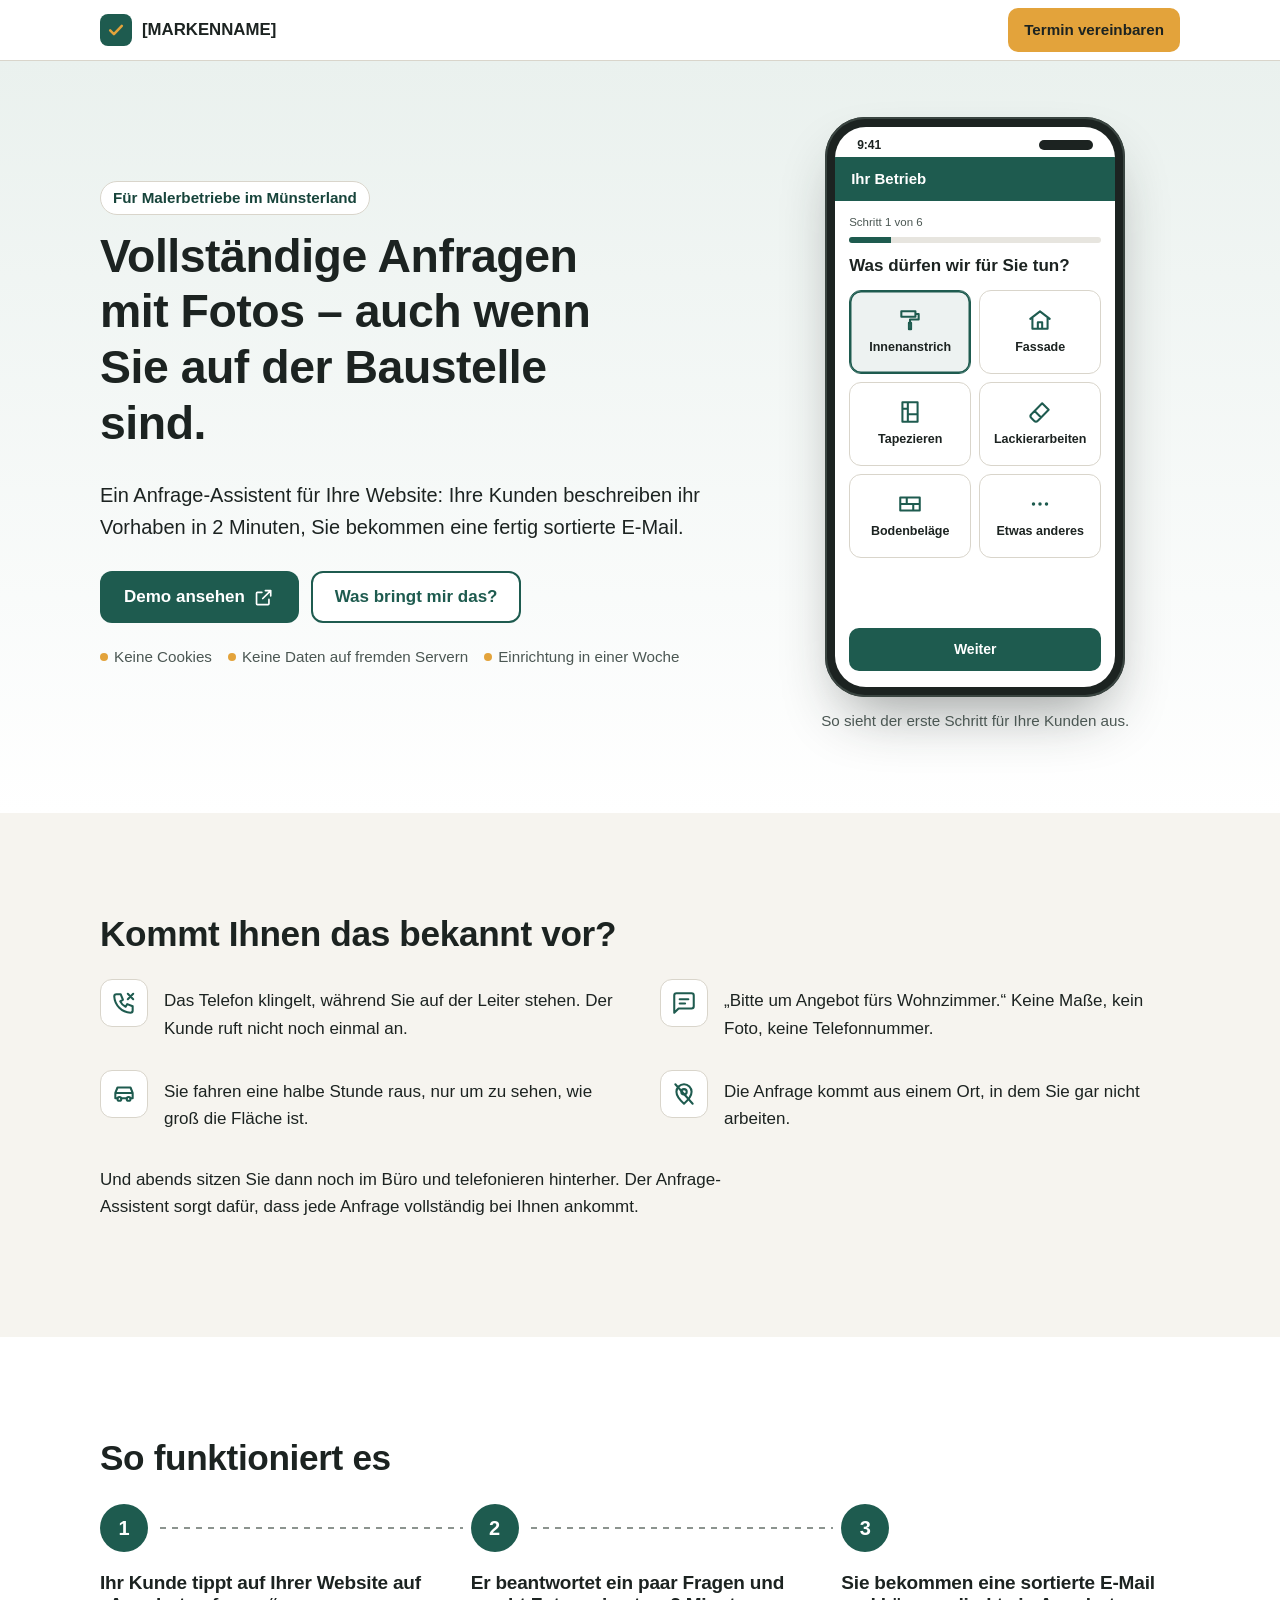
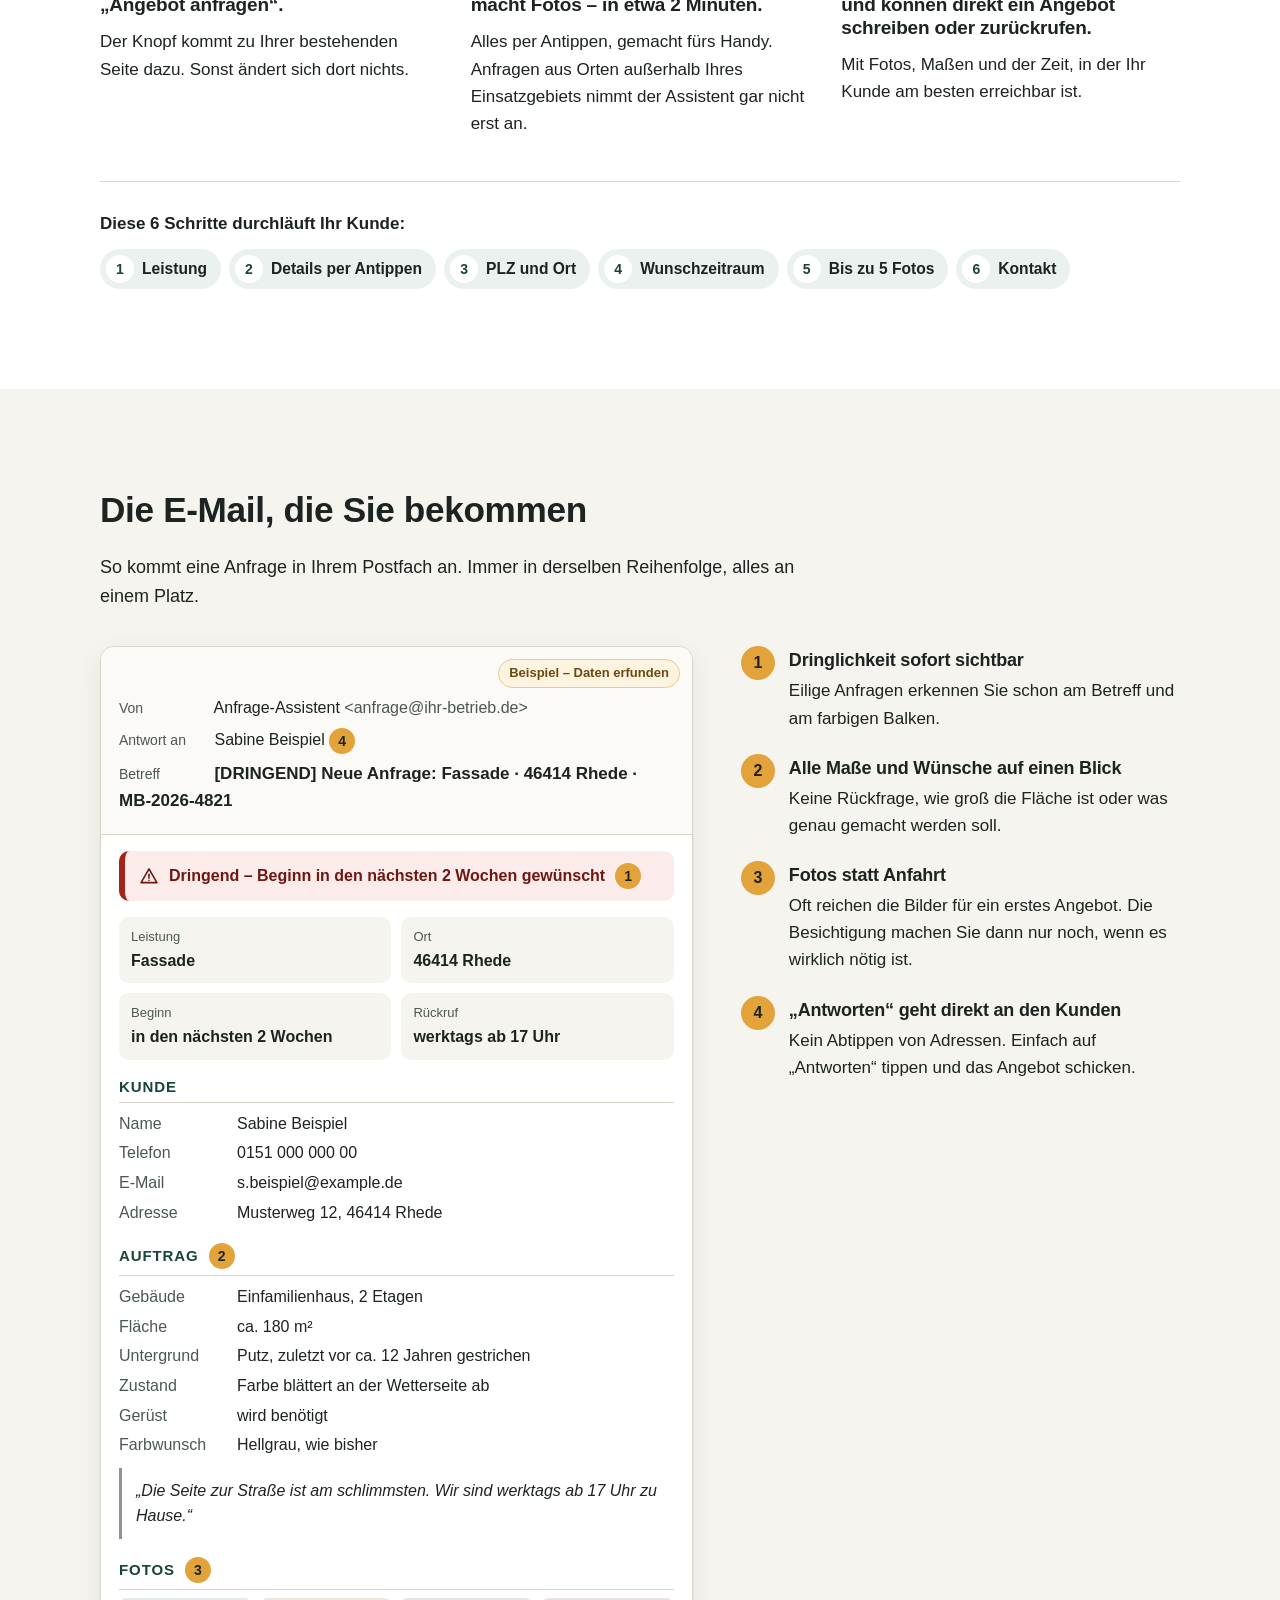
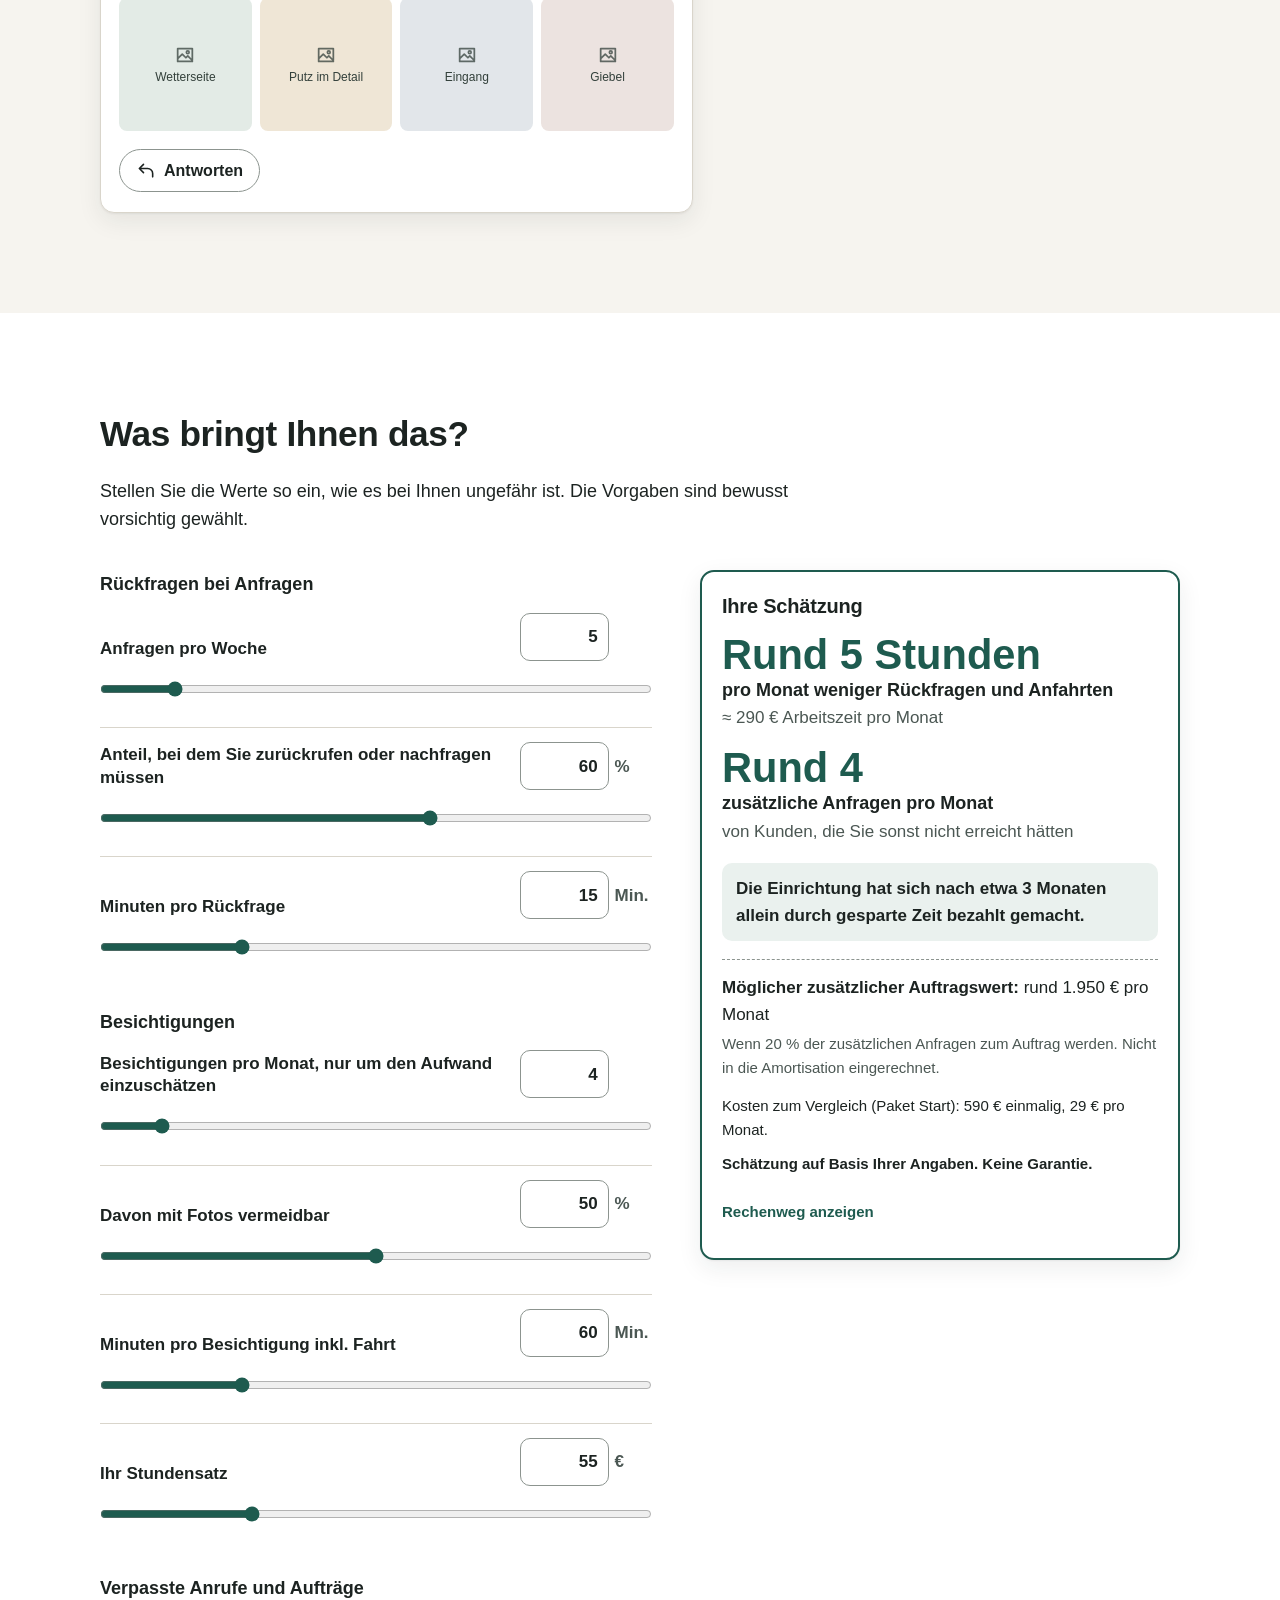
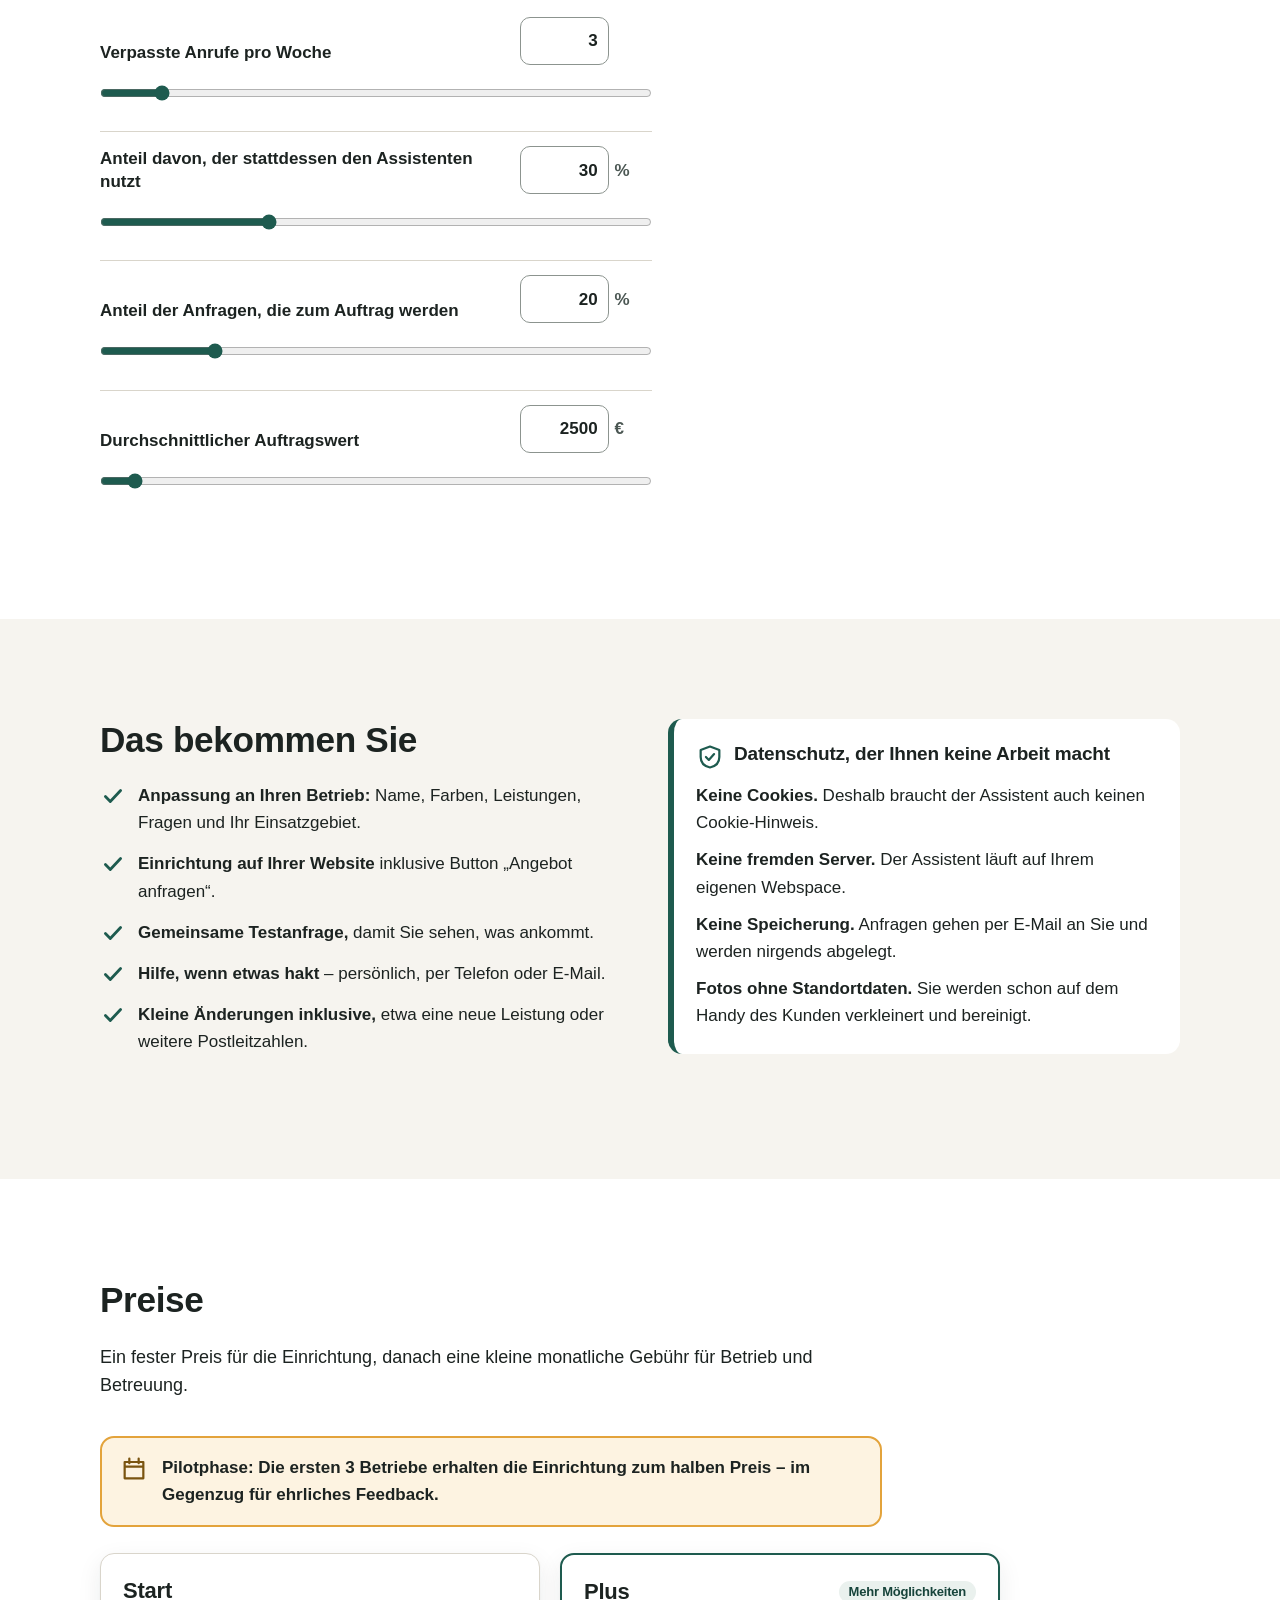
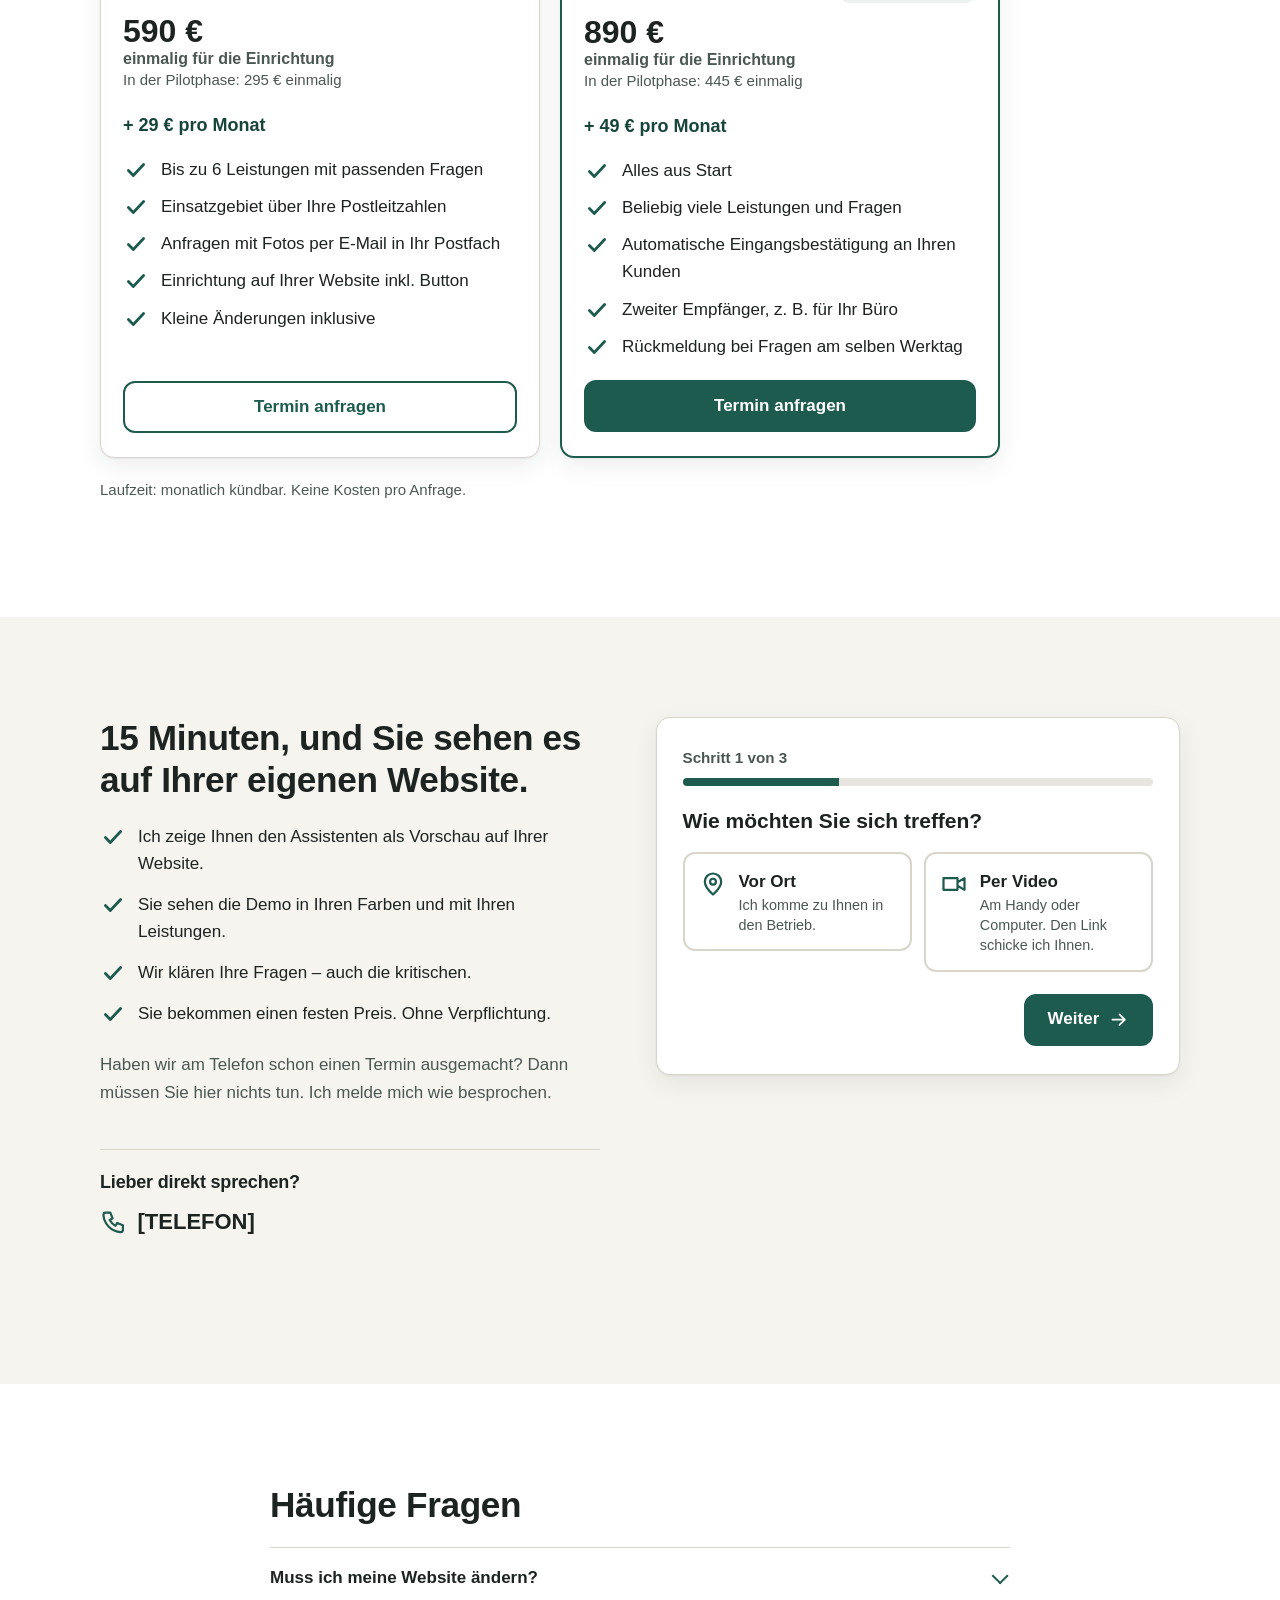
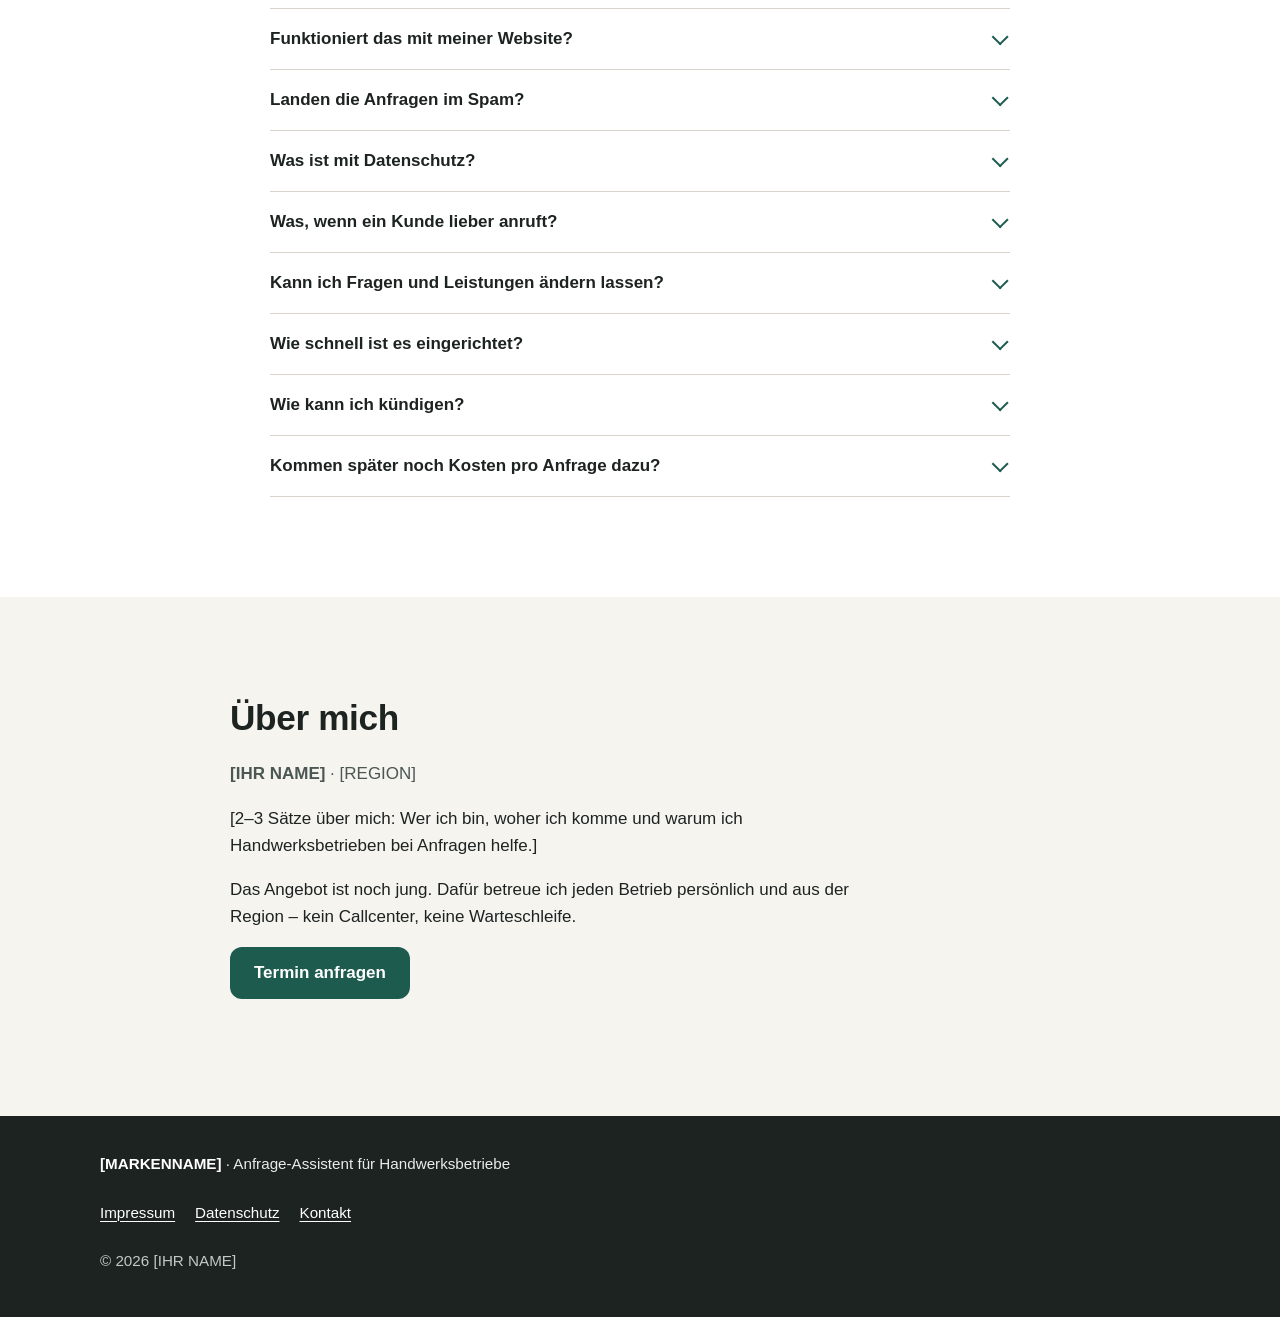
==== index.html @ 892c0e84 "Landingpage für Suchmaschinen sperren (nur per Link erreichbar) - noindex, nofollow fest in index.ht" ====
<!doctype html>
<html lang="de">
<head>
  <meta charset="utf-8">
  <meta name="viewport" content="width=device-width, initial-scale=1">
  <meta name="robots" content="noindex, nofollow">
  <title>Anfrage-Assistent für Handwerksbetriebe</title>
  <meta name="description" content="Vollständige Anfragen mit Fotos – auch wenn Sie auf der Baustelle sind. Ein Anfrage-Assistent für die Website von Handwerksbetrieben. Ohne Cookies, ohne fremde Server.">
  <meta name="theme-color" content="#1E5B4F">
  <meta name="referrer" content="strict-origin-when-cross-origin">
  <link rel="icon" href="data:image/svg+xml,%3Csvg xmlns='http://www.w3.org/2000/svg' viewBox='0 0 32 32'%3E%3Crect width='32' height='32' rx='7' fill='%231E5B4F'/%3E%3Cpath d='M9 17l4.5 4.5L23 11' fill='none' stroke='%23E3A33B' stroke-width='3.5' stroke-linecap='round' stroke-linejoin='round'/%3E%3C/svg%3E">
  <link rel="stylesheet" href="style.css">
  <script src="config.js" defer></script>
  <script src="app.js" defer></script>
</head>
<body>

<!-- Icon-Sammlung (Inline-SVG, keine fremden Server) -->
<svg class="sprite" aria-hidden="true" focusable="false">
  <symbol id="i-phone" viewBox="0 0 24 24"><path d="M5 4h4l2 5-2.5 1.5a11 11 0 0 0 5 5L15 13l5 2v4a2 2 0 0 1-2 2A16 16 0 0 1 3 6a2 2 0 0 1 2-2"/></symbol>
  <symbol id="i-phone-missed" viewBox="0 0 24 24"><path d="M5 4h4l2 5-2.5 1.5a11 11 0 0 0 5 5L15 13l5 2v4a2 2 0 0 1-2 2A16 16 0 0 1 3 6a2 2 0 0 1 2-2"/><path d="M15.5 3.5l5 5M20.5 3.5l-5 5"/></symbol>
  <symbol id="i-message" viewBox="0 0 24 24"><path d="M21 15a2 2 0 0 1-2 2H7l-4 4V5a2 2 0 0 1 2-2h14a2 2 0 0 1 2 2z"/><path d="M8 8.5h8M8 12.5h5"/></symbol>
  <symbol id="i-car" viewBox="0 0 24 24"><path d="M4 16v-5l2-5h12l2 5v5h-2M4 11h16M6 16h-2M9.5 16h5"/><circle cx="7.75" cy="16.5" r="1.75"/><circle cx="16.25" cy="16.5" r="1.75"/></symbol>
  <symbol id="i-map-off" viewBox="0 0 24 24"><path d="M12 21s-7-6.2-7-11a7 7 0 0 1 14 0c0 4.8-7 11-7 11z"/><circle cx="12" cy="10" r="2.5"/><path d="M4 3l16 18"/></symbol>
  <symbol id="i-pin" viewBox="0 0 24 24"><path d="M12 21s-7-6.2-7-11a7 7 0 0 1 14 0c0 4.8-7 11-7 11z"/><circle cx="12" cy="10" r="2.5"/></symbol>
  <symbol id="i-check" viewBox="0 0 24 24"><path d="M5 12.5l4.5 4.5L19 7"/></symbol>
  <symbol id="i-external" viewBox="0 0 24 24"><path d="M14 4h6v6M20 4l-9 9M18 14v5a1 1 0 0 1-1 1H5a1 1 0 0 1-1-1V7a1 1 0 0 1 1-1h5"/></symbol>
  <symbol id="i-arrow" viewBox="0 0 24 24"><path d="M5 12h14M13 6l6 6-6 6"/></symbol>
  <symbol id="i-roller" viewBox="0 0 24 24"><path d="M4 4h13v5H4zM17 6.5h3v5h-8v3M11 14.5h2v6h-2z"/></symbol>
  <symbol id="i-house" viewBox="0 0 24 24"><path d="M3 11l9-7 9 7M5 9.5V20h14V9.5M10 20v-6h4v6"/></symbol>
  <symbol id="i-wallpaper" viewBox="0 0 24 24"><path d="M5 3h14v18H5zM10 3v18M5 9h5M10 14h9"/></symbol>
  <symbol id="i-brush" viewBox="0 0 24 24"><path d="M14 4l6 6-7 7-6-6zM7 11l-3 3c-1 1-1 2.5 0 3.5L6.5 20c1 1 2.5 1 3.5 0l3-3"/></symbol>
  <symbol id="i-floor" viewBox="0 0 24 24"><path d="M3 6h18v12H3zM3 12h18M9 6v6M15 12v6"/></symbol>
  <symbol id="i-more" viewBox="0 0 24 24"><path d="M6 12h.01M12 12h.01M18 12h.01" stroke-width="3.2"/></symbol>
  <symbol id="i-bath" viewBox="0 0 24 24"><path d="M3 12h18v3a4 4 0 0 1-4 4H7a4 4 0 0 1-4-4zM6 12V5.5a2 2 0 0 1 4 0M7 19l-1 2M17 19l1 2"/></symbol>
  <symbol id="i-tiles" viewBox="0 0 24 24"><path d="M4 4h7v7H4zM13 4h7v7h-7zM4 13h7v7H4zM13 13h7v7h-7z"/></symbol>
  <symbol id="i-sun" viewBox="0 0 24 24"><circle cx="12" cy="12" r="4"/><path d="M12 2.5v2M12 19.5v2M2.5 12h2M19.5 12h2M5.3 5.3l1.4 1.4M17.3 17.3l1.4 1.4M5.3 18.7l1.4-1.4M17.3 6.7l1.4-1.4"/></symbol>
  <symbol id="i-wrench" viewBox="0 0 24 24"><path d="M15 3.5a5 5 0 0 0-4.6 6.9L3.5 17.3l3.2 3.2 6.9-6.9A5 5 0 0 0 20.5 9l-3 1-3.5-3.5 1-3z"/></symbol>
  <symbol id="i-camera" viewBox="0 0 24 24"><path d="M4 8h3l2-3h6l2 3h3v11H4z"/><circle cx="12" cy="13" r="3.5"/></symbol>
  <symbol id="i-image" viewBox="0 0 24 24"><path d="M4 5h16v14H4zM4 16l5-5 4 4 2-2 5 5"/><circle cx="15" cy="9" r="1.5"/></symbol>
  <symbol id="i-mail" viewBox="0 0 24 24"><path d="M3 5h18v14H3zM3 6l9 7 9-7"/></symbol>
  <symbol id="i-clock" viewBox="0 0 24 24"><circle cx="12" cy="12" r="9"/><path d="M12 7v5l3 2"/></symbol>
  <symbol id="i-shield" viewBox="0 0 24 24"><path d="M12 3l8 3v6c0 5-3.5 8-8 9-4.5-1-8-4-8-9V6z"/><path d="M8.5 12l2.5 2.5 4.5-5"/></symbol>
  <symbol id="i-copy" viewBox="0 0 24 24"><path d="M9 9h11v11H9zM5 15H4V4h11v1"/></symbol>
  <symbol id="i-chat" viewBox="0 0 24 24"><path d="M20 12a8 8 0 0 1-11.7 7.1L4 20l1-4.1A8 8 0 1 1 20 12z"/></symbol>
  <symbol id="i-reply" viewBox="0 0 24 24"><path d="M9 14L4 9l5-5M4 9h10a6 6 0 0 1 6 6v4"/></symbol>
  <symbol id="i-video" viewBox="0 0 24 24"><path d="M3 7h12v10H3zM15 10.5l6-3.5v10l-6-3.5"/></symbol>
  <symbol id="i-ruler" viewBox="0 0 24 24"><path d="M3 17L17 3l4 4L7 21zM7 13l2 2M10 10l2 2M13 7l2 2"/></symbol>
  <symbol id="i-alert" viewBox="0 0 24 24"><path d="M12 3.5l9.5 16.5h-19zM12 10v4.5M12 17.2h.01"/></symbol>
  <symbol id="i-calendar" viewBox="0 0 24 24"><path d="M4 6h16v14H4zM4 10h16M8 3v4M16 3v4"/></symbol>
  <symbol id="i-cookie-off" viewBox="0 0 24 24"><circle cx="12" cy="12" r="9"/><path d="M5.6 5.6l12.8 12.8"/></symbol>
</svg>

<a class="skip-link" href="#inhalt">Zum Inhalt springen</a>

<!-- 1. Kopfzeile -->
<header class="site-header">
  <div class="wrap header-inner">
    <a class="logo" href="#top"><span class="logo-mark" aria-hidden="true"><svg class="icon"><use href="#i-check"/></svg></span><span data-brand>[MARKENNAME]</span></a>
    <a class="btn btn-accent btn-small" href="#termin">Termin vereinbaren</a>
  </div>
</header>

<main id="inhalt">

  <!-- 2. Hero -->
  <section class="hero" id="top" aria-labelledby="hero-title">
    <div class="wrap hero-grid">
      <div class="hero-text">
        <p class="eyebrow" id="hero-for">Für Malerbetriebe im Münsterland</p>
        <p class="greeting" id="hero-greeting" hidden></p>
        <h1 id="hero-title">Vollständige Anfragen mit Fotos – auch wenn Sie auf der Baustelle sind.</h1>
        <p class="lead">Ein Anfrage-Assistent für Ihre Website: Ihre Kunden beschreiben ihr Vorhaben in 2&nbsp;Minuten, Sie bekommen eine fertig sortierte E-Mail.</p>
        <div class="btn-row">
          <a class="btn btn-primary" id="demo-link" href="https://berningmalte10-cloud.github.io/Anfrage-demo/" target="_blank" rel="noopener">
            Demo ansehen <svg class="icon" aria-hidden="true"><use href="#i-external"/></svg><span class="visually-hidden">(öffnet in neuem Tab)</span>
          </a>
          <a class="btn btn-secondary" href="#rechner">Was bringt mir das?</a>
        </div>
        <ul class="trust" aria-label="Das Wichtigste in Kürze">
          <li>Keine Cookies</li>
          <li>Keine Daten auf fremden Servern</li>
          <li>Einrichtung in einer Woche</li>
        </ul>
      </div>

      <figure class="hero-visual">
        <div class="phone" id="demo-phone" role="img" aria-label="Vorschau: Im ersten Schritt wählt Ihr Kunde auf dem Handy die gewünschte Leistung aus.">
          <div class="phone-screen" aria-hidden="true">
            <div class="ph-status"><span>9:41</span><span class="ph-dots"></span></div>
            <div class="ph-top"><span class="ph-firm" id="phone-firm">Ihr Malerbetrieb</span></div>
            <div class="ph-body">
              <div class="ph-progress"><span>Schritt 1 von 6</span><span class="ph-bar"><span></span></span></div>
              <p class="ph-q">Was dürfen wir für Sie tun?</p>
              <div class="ph-tiles" id="phone-tiles">
                <span class="ph-tile is-selected"><svg class="icon"><use href="#i-roller"/></svg>Innenanstrich</span>
                <span class="ph-tile"><svg class="icon"><use href="#i-house"/></svg>Fassade</span>
                <span class="ph-tile"><svg class="icon"><use href="#i-wallpaper"/></svg>Tapezieren</span>
                <span class="ph-tile"><svg class="icon"><use href="#i-brush"/></svg>Lackierarbeiten</span>
                <span class="ph-tile"><svg class="icon"><use href="#i-floor"/></svg>Bodenbeläge</span>
                <span class="ph-tile"><svg class="icon"><use href="#i-more"/></svg>Etwas anderes</span>
              </div>
              <span class="ph-next">Weiter</span>
            </div>
          </div>
        </div>
        <figcaption id="phone-caption">So sieht der erste Schritt für Ihre Kunden aus.</figcaption>
      </figure>
    </div>
  </section>

  <!-- 3. Das Problem -->
  <section class="section section-soft" id="problem" aria-labelledby="problem-title">
    <div class="wrap">
      <h2 id="problem-title">Kommt Ihnen das bekannt vor?</h2>
      <ul class="problems">
        <li>
          <span class="problem-icon" aria-hidden="true"><svg class="icon"><use href="#i-phone-missed"/></svg></span>
          <p>Das Telefon klingelt, während Sie auf der Leiter stehen. Der Kunde ruft nicht noch einmal an.</p>
        </li>
        <li>
          <span class="problem-icon" aria-hidden="true"><svg class="icon"><use href="#i-message"/></svg></span>
          <p id="problem-vague">„Bitte um Angebot fürs Wohnzimmer.“ Keine Maße, kein Foto, keine Telefonnummer.</p>
        </li>
        <li>
          <span class="problem-icon" aria-hidden="true"><svg class="icon"><use href="#i-car"/></svg></span>
          <p>Sie fahren eine halbe Stunde raus, nur um zu sehen, wie groß die Fläche ist.</p>
        </li>
        <li>
          <span class="problem-icon" aria-hidden="true"><svg class="icon"><use href="#i-map-off"/></svg></span>
          <p>Die Anfrage kommt aus einem Ort, in dem Sie gar nicht arbeiten.</p>
        </li>
      </ul>
      <p class="section-note">Und abends sitzen Sie dann noch im Büro und telefonieren hinterher. Der Anfrage-Assistent sorgt dafür, dass jede Anfrage vollständig bei Ihnen ankommt.</p>
    </div>
  </section>

  <!-- 4. So funktioniert es -->
  <section class="section" id="ablauf" aria-labelledby="ablauf-title">
    <div class="wrap">
      <h2 id="ablauf-title">So funktioniert es</h2>
      <ol class="steps">
        <li>
          <span class="step-num" aria-hidden="true">1</span>
          <h3>Ihr Kunde tippt auf Ihrer Website auf „Angebot anfragen“.</h3>
          <p>Der Knopf kommt zu Ihrer bestehenden Seite dazu. Sonst ändert sich dort nichts.</p>
        </li>
        <li>
          <span class="step-num" aria-hidden="true">2</span>
          <h3>Er beantwortet ein paar Fragen und macht Fotos – in etwa 2&nbsp;Minuten.</h3>
          <p>Alles per Antippen, gemacht fürs Handy. Anfragen aus Orten außerhalb Ihres Einsatzgebiets nimmt der Assistent gar nicht erst an.</p>
        </li>
        <li>
          <span class="step-num" aria-hidden="true">3</span>
          <h3>Sie bekommen eine sortierte E-Mail und können direkt ein Angebot schreiben oder zurückrufen.</h3>
          <p>Mit Fotos, Maßen und der Zeit, in der Ihr Kunde am besten erreichbar ist.</p>
        </li>
      </ol>
      <div class="flow">
        <p class="flow-title" id="flow-title">Diese 6 Schritte durchläuft Ihr Kunde:</p>
        <ol class="flow-list" aria-labelledby="flow-title">
          <li>Leistung</li>
          <li>Details per Antippen</li>
          <li>PLZ und Ort</li>
          <li>Wunschzeitraum</li>
          <li>Bis zu 5 Fotos</li>
          <li>Kontakt</li>
        </ol>
      </div>
    </div>
  </section>

  <!-- 5. Die E-Mail -->
  <section class="section section-soft" id="email" aria-labelledby="email-title">
    <div class="wrap">
      <h2 id="email-title">Die E-Mail, die Sie bekommen</h2>
      <p class="section-lead">So kommt eine Anfrage in Ihrem Postfach an. Immer in derselben Reihenfolge, alles an einem Platz.</p>

      <div class="mail-grid">
        <article class="mail" aria-label="Beispiel einer Anfrage-E-Mail">
          <p class="example-badge">Beispiel – Daten erfunden</p>
          <div class="mail-head">
            <p><span class="mh-label">Von</span> Anfrage-Assistent <span class="muted">&lt;anfrage@ihr-betrieb.de&gt;</span></p>
            <p><span class="mh-label">Antwort an</span> <span id="mail-replyto">Sabine Beispiel</span> <span class="marker" aria-label="Markierung 4">4</span></p>
            <p class="mail-subject"><span class="mh-label">Betreff</span> <strong id="mail-subject">[DRINGEND] Neue Anfrage: Fassade · 46414 Rhede · MB-2026-4821</strong></p>
          </div>
          <div class="mail-body">
            <p class="urgency" id="mail-urgency"><svg class="icon" aria-hidden="true"><use href="#i-alert"/></svg> <span id="mail-urgency-text">Dringend – Beginn in den nächsten 2 Wochen gewünscht</span> <span class="marker" aria-label="Markierung 1">1</span></p>

            <dl class="facts">
              <div><dt>Leistung</dt><dd id="mail-leistung">Fassade</dd></div>
              <div><dt>Ort</dt><dd id="mail-ort">46414 Rhede</dd></div>
              <div><dt>Beginn</dt><dd id="mail-beginn">in den nächsten 2 Wochen</dd></div>
              <div><dt>Rückruf</dt><dd id="mail-rueckruf">werktags ab 17 Uhr</dd></div>
            </dl>

            <h3 class="mail-h">Kunde</h3>
            <dl class="rows" id="mail-kunde"></dl>

            <h3 class="mail-h">Auftrag <span class="marker" aria-label="Markierung 2">2</span></h3>
            <dl class="rows" id="mail-auftrag"></dl>
            <p class="mail-msg" id="mail-nachricht"></p>

            <h3 class="mail-h">Fotos <span class="marker" aria-label="Markierung 3">3</span></h3>
            <ul class="photos" id="mail-fotos"></ul>

            <p class="mail-reply"><svg class="icon" aria-hidden="true"><use href="#i-reply"/></svg> Antworten</p>
          </div>
        </article>

        <ol class="mail-notes">
          <li><span class="marker" aria-hidden="true">1</span><div><h3>Dringlichkeit sofort sichtbar</h3><p>Eilige Anfragen erkennen Sie schon am Betreff und am farbigen Balken.</p></div></li>
          <li><span class="marker" aria-hidden="true">2</span><div><h3>Alle Maße und Wünsche auf einen Blick</h3><p>Keine Rückfrage, wie groß die Fläche ist oder was genau gemacht werden soll.</p></div></li>
          <li><span class="marker" aria-hidden="true">3</span><div><h3>Fotos statt Anfahrt</h3><p>Oft reichen die Bilder für ein erstes Angebot. Die Besichtigung machen Sie dann nur noch, wenn es wirklich nötig ist.</p></div></li>
          <li><span class="marker" aria-hidden="true">4</span><div><h3>„Antworten“ geht direkt an den Kunden</h3><p>Kein Abtippen von Adressen. Einfach auf „Antworten“ tippen und das Angebot schicken.</p></div></li>
        </ol>
      </div>
    </div>
  </section>

  <!-- 6. Rechner -->
  <section class="section" id="rechner" aria-labelledby="rechner-title">
    <div class="wrap">
      <h2 id="rechner-title">Was bringt Ihnen das?</h2>
      <p class="section-lead">Stellen Sie die Werte so ein, wie es bei Ihnen ungefähr ist. Die Vorgaben sind bewusst vorsichtig gewählt.</p>

      <form class="calc" id="calc" novalidate>
        <div class="calc-inputs" id="calc-inputs">
          <!-- Eingabefelder werden aus app.js erzeugt (Standardwerte in config.js) -->
          <noscript><p>Der Rechner braucht JavaScript. Die übrige Seite funktioniert auch ohne.</p></noscript>
          <div class="calc-mini" id="calc-mini" aria-hidden="true"></div>
        </div>

        <div class="calc-result" id="calc-result">
          <h3 id="calc-result-title">Ihre Schätzung</h3>
          <div aria-live="polite" aria-atomic="true" id="calc-live">
            <p class="res-big"><span class="res-num" id="res-hours">–</span> <span id="res-hours-text">pro Monat weniger Rückfragen und Anfahrten</span></p>
            <p class="res-sub" id="res-hours-value"></p>
            <p class="res-big"><span class="res-num" id="res-requests">–</span> <span id="res-requests-text">zusätzliche Anfragen pro Monat</span></p>
            <p class="res-sub">von Kunden, die Sie sonst nicht erreicht hätten</p>
            <p class="res-payback" id="res-payback"></p>
            <div class="res-extra">
              <p><strong>Möglicher zusätzlicher Auftragswert:</strong> <span id="res-orders"></span></p>
              <p class="res-small" id="res-orders-note"></p>
            </div>
          </div>
          <p class="res-costs" id="res-costs"></p>
          <p class="res-disclaimer">Schätzung auf Basis Ihrer Angaben. Keine Garantie.</p>
          <details class="res-details">
            <summary>Rechenweg anzeigen</summary>
            <ol id="res-steps"></ol>
          </details>
        </div>
      </form>
    </div>
  </section>

  <!-- 7. Das bekommen Sie -->
  <section class="section section-soft" id="leistungen" aria-labelledby="leistungen-title">
    <div class="wrap two-col">
      <div>
        <h2 id="leistungen-title">Das bekommen Sie</h2>
        <ul class="checklist">
          <li><svg class="icon" aria-hidden="true"><use href="#i-check"/></svg><span><strong>Anpassung an Ihren Betrieb:</strong> Name, Farben, Leistungen, Fragen und Ihr Einsatzgebiet.</span></li>
          <li><svg class="icon" aria-hidden="true"><use href="#i-check"/></svg><span><strong>Einrichtung auf Ihrer Website</strong> inklusive Button „Angebot anfragen“.</span></li>
          <li><svg class="icon" aria-hidden="true"><use href="#i-check"/></svg><span><strong>Gemeinsame Testanfrage,</strong> damit Sie sehen, was ankommt.</span></li>
          <li><svg class="icon" aria-hidden="true"><use href="#i-check"/></svg><span><strong>Hilfe, wenn etwas hakt</strong> – persönlich, per Telefon oder E-Mail.</span></li>
          <li><svg class="icon" aria-hidden="true"><use href="#i-check"/></svg><span><strong>Kleine Änderungen inklusive,</strong> etwa eine neue Leistung oder weitere Postleitzahlen.</span></li>
        </ul>
      </div>
      <div class="privacy-box">
        <h3><svg class="icon" aria-hidden="true"><use href="#i-shield"/></svg> Datenschutz, der Ihnen keine Arbeit macht</h3>
        <ul>
          <li><strong>Keine Cookies.</strong> Deshalb braucht der Assistent auch keinen Cookie-Hinweis.</li>
          <li><strong>Keine fremden Server.</strong> Der Assistent läuft auf Ihrem eigenen Webspace.</li>
          <li><strong>Keine Speicherung.</strong> Anfragen gehen per E-Mail an Sie und werden nirgends abgelegt.</li>
          <li><strong>Fotos ohne Standortdaten.</strong> Sie werden schon auf dem Handy des Kunden verkleinert und bereinigt.</li>
        </ul>
      </div>
    </div>
  </section>

  <!-- Referenzen (nur sichtbar, wenn in config.js eingetragen) -->
  <section class="section" id="referenzen" aria-labelledby="referenzen-title" hidden>
    <div class="wrap">
      <h2 id="referenzen-title">Was Betriebe sagen</h2>
      <div class="refs" id="refs"></div>
    </div>
  </section>

  <!-- 8. Preise -->
  <section class="section" id="preise" aria-labelledby="preise-title">
    <div class="wrap">
      <h2 id="preise-title">Preise</h2>
      <p class="section-lead">Ein fester Preis für die Einrichtung, danach eine kleine monatliche Gebühr für Betrieb und Betreuung.</p>
      <div class="pilot" id="pilot" hidden>
        <svg class="icon" aria-hidden="true"><use href="#i-calendar"/></svg>
        <p id="pilot-text"></p>
      </div>
      <div class="prices" id="prices"></div>
      <p class="price-notes" id="price-notes"></p>
    </div>
  </section>

  <!-- 9. Termin -->
  <section class="section section-soft" id="termin" aria-labelledby="termin-title">
    <div class="wrap termin-grid">
      <div class="termin-intro">
        <h2 id="termin-title">15 Minuten, und Sie sehen es auf Ihrer eigenen Website.</h2>
        <ul class="checklist">
          <li><svg class="icon" aria-hidden="true"><use href="#i-check"/></svg><span>Ich zeige Ihnen den Assistenten als Vorschau auf Ihrer Website.</span></li>
          <li><svg class="icon" aria-hidden="true"><use href="#i-check"/></svg><span>Sie sehen die Demo in Ihren Farben und mit Ihren Leistungen.</span></li>
          <li><svg class="icon" aria-hidden="true"><use href="#i-check"/></svg><span>Wir klären Ihre Fragen – auch die kritischen.</span></li>
          <li><svg class="icon" aria-hidden="true"><use href="#i-check"/></svg><span>Sie bekommen einen festen Preis. Ohne Verpflichtung.</span></li>
        </ul>
        <p class="muted">Haben wir am Telefon schon einen Termin ausgemacht? Dann müssen Sie hier nichts tun. Ich melde mich wie besprochen.</p>

      </div>

      <div class="booking-card">
        <form id="booking" class="booking" novalidate>
          <div class="wiz-progress">
            <p id="bk-step-label">Schritt 1 von 3</p>
            <span class="wiz-bar" aria-hidden="true"><span id="bk-bar"></span></span>
          </div>

          <fieldset class="bk-step" data-step="1" aria-describedby="err-art">
            <legend>Wie möchten Sie sich treffen?</legend>
            <p class="field-error" id="err-art" hidden></p>
            <div class="choices">
              <label class="choice">
                <input type="radio" name="art" value="Vor Ort in Ihrem Betrieb">
                <span class="choice-box"><svg class="icon" aria-hidden="true"><use href="#i-pin"/></svg><span><strong>Vor Ort</strong><small>Ich komme zu Ihnen in den Betrieb.</small></span></span>
              </label>
              <label class="choice">
                <input type="radio" name="art" value="Per Video">
                <span class="choice-box"><svg class="icon" aria-hidden="true"><use href="#i-video"/></svg><span><strong>Per Video</strong><small>Am Handy oder Computer. Den Link schicke ich Ihnen.</small></span></span>
              </label>
            </div>
            <div class="wiz-nav"><button type="button" class="btn btn-primary" data-next>Weiter <svg class="icon" aria-hidden="true"><use href="#i-arrow"/></svg></button></div>
          </fieldset>

          <fieldset class="bk-step" data-step="2">
            <legend>Wann passt es Ihnen?</legend>
            <fieldset class="subgroup" aria-describedby="err-tage">
              <legend>Wunschtage <span class="muted">(mehrere möglich)</span></legend>
              <p class="field-error" id="err-tage" hidden></p>
              <div class="chips" id="bk-days">
                <label class="chip"><input type="checkbox" name="tage" value="Mir ist jeder Tag recht"><span>Jeder Tag passt</span></label>
              </div>
            </fieldset>
            <fieldset class="subgroup" aria-describedby="err-zeit">
              <legend>Tageszeit</legend>
              <p class="field-error" id="err-zeit" hidden></p>
              <div class="chips">
                <label class="chip"><input type="radio" name="zeit" value="Vormittags (8–12 Uhr)"><span>Vormittags <small>8–12 Uhr</small></span></label>
                <label class="chip"><input type="radio" name="zeit" value="Mittags (12–14 Uhr)"><span>Mittags <small>12–14 Uhr</small></span></label>
                <label class="chip"><input type="radio" name="zeit" value="Nachmittags (14–17 Uhr)"><span>Nachmittags <small>14–17 Uhr</small></span></label>
                <label class="chip"><input type="radio" name="zeit" value="Abends (17–19 Uhr)"><span>Abends <small>17–19 Uhr</small></span></label>
              </div>
            </fieldset>
            <div class="wiz-nav">
              <button type="button" class="btn btn-ghost" data-prev>Zurück</button>
              <button type="button" class="btn btn-primary" data-next>Weiter <svg class="icon" aria-hidden="true"><use href="#i-arrow"/></svg></button>
            </div>
          </fieldset>

          <fieldset class="bk-step" data-step="3">
            <legend>Wie erreiche ich Sie?</legend>
            <div class="field">
              <label for="bk-name">Ihr Name</label>
              <input id="bk-name" name="name" type="text" autocomplete="name" maxlength="80" required aria-describedby="err-name">
              <p class="field-error" id="err-name" hidden></p>
            </div>
            <div class="field">
              <label for="bk-betrieb">Name Ihres Betriebs</label>
              <input id="bk-betrieb" name="betrieb" type="text" autocomplete="organization" maxlength="100" required aria-describedby="err-betrieb">
              <p class="field-error" id="err-betrieb" hidden></p>
            </div>
            <div class="field">
              <label for="bk-telefon">Telefon</label>
              <input id="bk-telefon" name="telefon" type="tel" autocomplete="tel" inputmode="tel" maxlength="30" required aria-describedby="err-telefon">
              <p class="field-error" id="err-telefon" hidden></p>
            </div>
            <div class="field">
              <label for="bk-notiz">Anmerkung <span class="muted">(freiwillig)</span></label>
              <textarea id="bk-notiz" name="notiz" rows="3" maxlength="600"></textarea>
            </div>
            <!-- Honeypot: für Menschen unsichtbar, Spam-Programme füllen es aus -->
            <div class="hp" aria-hidden="true">
              <label for="bk-website">Bitte leer lassen</label>
              <input id="bk-website" name="website" type="text" tabindex="-1" autocomplete="off">
            </div>
            <div class="field field-check">
              <label class="check">
                <input id="bk-datenschutz" name="datenschutz" type="checkbox" required aria-describedby="err-datenschutz">
                <span>Ich bin einverstanden, dass meine Angaben zur Terminabsprache verwendet werden. Mehr dazu in der <a href="datenschutz.html">Datenschutzerklärung</a>.</span>
              </label>
              <p class="field-error" id="err-datenschutz" hidden></p>
            </div>
            <p class="form-error" id="bk-send-error" role="alert" hidden></p>
            <div class="wiz-nav">
              <button type="button" class="btn btn-ghost" data-prev>Zurück</button>
              <button type="submit" class="btn btn-primary" id="bk-submit">Termin anfragen</button>
            </div>
          </fieldset>
        </form>

        <div class="bk-done" id="bk-done" tabindex="-1" hidden>
          <p class="done-icon" aria-hidden="true"><svg class="icon"><use href="#i-check"/></svg></p>
          <h3 id="bk-done-title">Danke!</h3>
          <p id="bk-done-text"></p>
          <dl class="rows" id="bk-summary"></dl>
          <div class="notice" id="bk-not-sent" hidden>
            <p><strong>Wichtiger Hinweis:</strong> In dieser Version der Seite wurde Ihre Terminanfrage nicht versendet. Bitte rufen Sie mich kurz an unter <strong class="phone-number" data-phone>[TELEFON]</strong> oder schicken Sie Ihre Angaben per E-Mail.</p>
            <div class="btn-row btn-row-tight">
              <a class="btn btn-primary btn-small" id="bk-mail-fallback" href="#termin"><svg class="icon" aria-hidden="true"><use href="#i-mail"/></svg> Angaben per E-Mail senden</a>
              <a class="btn btn-secondary btn-small" data-tel href="#termin"><svg class="icon" aria-hidden="true"><use href="#i-phone"/></svg> Anrufen</a>
            </div>
          </div>
        </div>
      </div>

      <div class="direct">
        <h3 id="direct-title">Lieber direkt sprechen?</h3>
        <p class="direct-phone"><svg class="icon" aria-hidden="true"><use href="#i-phone"/></svg> <span class="phone-number" data-phone>[TELEFON]</span></p>
        <div class="btn-row btn-row-tight">
          <a class="btn btn-secondary btn-small" data-tel href="#termin">Anrufen</a>
          <button type="button" class="btn btn-secondary btn-small" data-copy-phone><svg class="icon" aria-hidden="true"><use href="#i-copy"/></svg> Nummer kopieren</button>
          <a class="btn btn-secondary btn-small" data-whatsapp href="#termin" target="_blank" rel="noopener" hidden><svg class="icon" aria-hidden="true"><use href="#i-chat"/></svg> Per WhatsApp schreiben<span class="visually-hidden"> (öffnet WhatsApp)</span></a>
          <a class="btn btn-secondary btn-small" data-mailto href="#termin"><svg class="icon" aria-hidden="true"><use href="#i-mail"/></svg> E-Mail schreiben</a>
        </div>
        <p class="copy-status" id="copy-status" role="status"></p>
      </div>
    </div>
  </section>

  <!-- 10. FAQ -->
  <section class="section" id="fragen" aria-labelledby="fragen-title">
    <div class="wrap narrow">
      <h2 id="fragen-title">Häufige Fragen</h2>
      <div class="faq" id="faq"></div>
    </div>
  </section>

  <!-- 11. Über mich -->
  <section class="section section-soft" id="ueber-mich" aria-labelledby="ueber-title">
    <div class="wrap about">
      <div class="about-photo-slot" id="about-photo-slot" hidden></div>
      <div>
        <h2 id="ueber-title">Über mich</h2>
        <p class="about-name"><strong id="about-name">[IHR NAME]</strong> · <span id="about-region">[REGION]</span></p>
        <p id="about-text">[2–3 Sätze über mich]</p>
        <p>Das Angebot ist noch jung. Dafür betreue ich jeden Betrieb persönlich und aus der Region – kein Callcenter, keine Warteschleife.</p>
        <p><a class="btn btn-primary" href="#termin">Termin anfragen</a></p>
      </div>
    </div>
  </section>

</main>

<!-- 12. Fußzeile -->
<footer class="site-footer">
  <div class="wrap footer-inner">
    <p><strong data-brand>[MARKENNAME]</strong> · <span data-tagline>Anfrage-Assistent für Handwerksbetriebe</span></p>
    <nav aria-label="Rechtliches und Kontakt">
      <ul>
        <li><a href="impressum.html">Impressum</a></li>
        <li><a href="datenschutz.html">Datenschutz</a></li>
        <li><a data-mailto href="#termin">Kontakt</a></li>
      </ul>
    </nav>
    <p class="muted">© <span id="year">2026</span> <span data-owner>[IHR NAME]</span></p>
  </div>
</footer>

</body>
</html>
---- style.css ----
/* ==========================================================
   Landingpage Anfrage-Assistent – Gestaltung
   Farben werden aus config.js überschrieben (--primary, --accent).
   ========================================================== */

:root {
  --primary: #1E5B4F;
  --primary-dark: #154238;
  --on-primary: #ffffff;
  --accent: #E3A33B;
  --on-accent: #1c2321;
  --demo-accent: #1E5B4F;
  --on-demo: #ffffff;

  --ink: #1c2321;
  --muted: #4b5753;
  --bg: #ffffff;
  --bg-soft: #f6f4ef;
  --bg-tint: #eaf1ee;
  --line: #d9d5cb;
  --line-strong: #8c948f;
  --danger: #a4231b;
  --danger-bg: #fbeceb;
  --warn-bg: #fdf3e1;
  --focus: #0b57d0;

  --radius: 14px;
  --radius-small: 10px;
  --shadow: 0 1px 2px rgba(28, 35, 33, .06), 0 8px 24px rgba(28, 35, 33, .08);
  --header-h: 60px;
  --font: -apple-system, BlinkMacSystemFont, "Segoe UI", Roboto, "Helvetica Neue", Arial, sans-serif;
  color-scheme: light;
}

*, *::before, *::after { box-sizing: border-box; }

html {
  -webkit-text-size-adjust: 100%;
  text-size-adjust: 100%;
  scroll-behavior: smooth;
  scroll-padding-top: calc(var(--header-h) + 12px);
}

body {
  margin: 0;
  background: var(--bg);
  color: var(--ink);
  font-family: var(--font);
  font-size: 1.0625rem;   /* 17px */
  line-height: 1.6;
  overflow-x: hidden;
}

img, svg { max-width: 100%; }
p { margin: 0 0 1em; }
h1, h2, h3 { line-height: 1.2; margin: 0 0 .6em; color: var(--ink); letter-spacing: -.01em; }
h1 { font-size: clamp(1.75rem, 1.2rem + 3.2vw, 2.9rem); font-weight: 800; }
h2 { font-size: clamp(1.5rem, 1.15rem + 1.8vw, 2.2rem); font-weight: 800; }
h3 { font-size: 1.125rem; font-weight: 700; }
a { color: var(--primary); text-decoration-thickness: 1px; text-underline-offset: 3px; }
a:hover { color: var(--primary-dark); }
strong { font-weight: 700; }
small { font-size: .875em; }
ul, ol { padding: 0; margin: 0; }

:focus-visible { outline: 3px solid var(--focus); outline-offset: 3px; border-radius: 4px; }

.sprite { position: absolute; width: 0; height: 0; overflow: hidden; }
.icon {
  width: 1.25em; height: 1.25em; flex: none;
  fill: none; stroke: currentColor; stroke-width: 1.9;
  stroke-linecap: round; stroke-linejoin: round;
  vertical-align: -.2em;
}

.visually-hidden {
  position: absolute !important; width: 1px; height: 1px; padding: 0; margin: -1px;
  overflow: hidden; clip: rect(0 0 0 0); white-space: nowrap; border: 0;
}
.muted { color: var(--muted); }
[hidden] { display: none !important; }

.skip-link {
  position: absolute; left: 12px; top: -100px; z-index: 100;
  background: var(--ink); color: #fff; padding: 12px 16px; border-radius: 8px;
}
.skip-link:focus { top: 12px; color: #fff; }

.wrap { width: 100%; max-width: 1120px; margin: 0 auto; padding: 0 20px; }
.wrap.narrow { max-width: 780px; }
@media (max-width: 359px) { .wrap { padding: 0 16px; } }

/* ---------- Knöpfe ---------- */
.btn {
  display: inline-flex; align-items: center; justify-content: center; gap: .5em;
  min-height: 52px; padding: 12px 22px;
  border: 2px solid transparent; border-radius: 12px;
  font: inherit; font-weight: 700; font-size: 1.0625rem; line-height: 1.2;
  text-align: center; text-decoration: none; cursor: pointer;
  transition: background-color .15s, border-color .15s, color .15s, transform .15s;
}
.btn:active { transform: translateY(1px); }
.btn-primary { background: var(--primary); color: var(--on-primary); }
.btn-primary:hover { background: var(--primary-dark); color: var(--on-primary); }
.btn-secondary { background: var(--bg); color: var(--primary); border-color: var(--primary); }
.btn-secondary:hover { background: var(--bg-tint); color: var(--primary-dark); }
.btn-accent { background: var(--accent); color: var(--on-accent); }
.btn-accent:hover { background: #d4922a; color: var(--on-accent); }
.btn-ghost { background: transparent; color: var(--ink); border-color: var(--line); }
.btn-ghost:hover { border-color: var(--line-strong); }
.btn-small { min-height: 48px; padding: 8px 16px; font-size: 1rem; border-radius: 10px; }
.btn[disabled] { opacity: .6; cursor: progress; }
.btn-row { display: flex; flex-wrap: wrap; gap: 12px; }
.btn-row-tight { gap: 8px; }

/* ---------- 1. Kopfzeile ---------- */
.site-header {
  position: sticky; top: 0; z-index: 50;
  background: rgba(255, 255, 255, .96);
  border-bottom: 1px solid var(--line);
}
@supports (backdrop-filter: blur(8px)) {
  .site-header { background: rgba(255, 255, 255, .88); backdrop-filter: blur(8px); }
}
.header-inner { display: flex; align-items: center; justify-content: space-between; gap: 12px; min-height: var(--header-h); }
.logo {
  display: inline-flex; align-items: center; gap: 10px; min-height: 48px;
  color: var(--ink); font-weight: 800; font-size: 1.05rem; text-decoration: none;
  overflow: hidden; white-space: nowrap; text-overflow: ellipsis; min-width: 0;
}
.logo span:last-child { overflow: hidden; text-overflow: ellipsis; }
.logo-mark {
  display: inline-grid; place-items: center; width: 32px; height: 32px; flex: none;
  background: var(--primary); color: var(--accent); border-radius: 8px;
}
.logo-mark .icon { stroke-width: 3; width: 20px; height: 20px; }
.site-header .btn-small { min-height: 44px; padding: 8px 14px; font-size: .95rem; white-space: nowrap; }
@media (max-width: 359px) {
  .site-header .btn-small { padding: 8px 10px; font-size: .875rem; }
  .logo-mark { display: none; }
}

/* ---------- 2. Hero ---------- */
.hero { padding: 28px 0 56px; background: linear-gradient(180deg, var(--bg-tint) 0%, var(--bg) 100%); }
.hero-grid { display: grid; gap: 40px; align-items: center; }
.eyebrow {
  display: inline-block; margin-bottom: .9em; padding: 4px 12px;
  background: var(--bg); border: 1px solid var(--line); border-radius: 999px;
  color: var(--primary-dark); font-weight: 700; font-size: .95rem;
}
.greeting { font-size: 1.0625rem; font-weight: 500; color: var(--ink); margin-bottom: .6em; }
.hero h1 { max-width: 20ch; }
.lead { font-size: 1.125rem; color: var(--ink); max-width: 36em; margin-bottom: 1.4em; }
.trust {
  list-style: none; display: flex; flex-wrap: wrap; gap: 6px 16px;
  margin-top: 22px; color: var(--muted); font-size: .95rem;
}
.trust li { display: inline-flex; align-items: center; gap: 6px; }
.trust li::before {
  content: ""; width: 8px; height: 8px; border-radius: 50%; background: var(--accent); flex: none;
}

.hero-visual { margin: 0; display: grid; justify-items: center; gap: 12px; }
.hero-visual figcaption { color: var(--muted); font-size: .95rem; text-align: center; }

/* Handy-Nachbau */
.phone {
  width: 280px; height: 540px;
  padding: 10px; border-radius: 40px;
  background: #1c2321;
  box-shadow: 0 30px 60px -20px rgba(28, 35, 33, .45), inset 0 0 0 2px #3a4541;
}
.phone-screen {
  height: 100%; border-radius: 31px; overflow: hidden;
  background: #fff; display: flex; flex-direction: column;
  font-size: 13px; line-height: 1.35; color: #1c2321;
}
.ph-status { display: flex; justify-content: space-between; align-items: center; padding: 10px 22px 4px; font-weight: 700; font-size: 12px; }
.ph-dots { width: 54px; height: 10px; border-radius: 5px; background: #1c2321; }
.ph-top { background: var(--demo-accent); color: var(--on-demo); padding: 12px 16px; font-weight: 800; font-size: 15px; overflow: hidden; white-space: nowrap; text-overflow: ellipsis; }
.ph-body { flex: 1; display: flex; flex-direction: column; padding: 14px 14px 16px; }
.ph-progress { display: grid; gap: 6px; font-size: 11.5px; color: #4b5753; margin-bottom: 12px; }
.ph-bar { height: 6px; background: #e7e5df; border-radius: 3px; overflow: hidden; }
.ph-bar span { display: block; width: 16.7%; height: 100%; background: var(--demo-accent); }
.ph-q { font-weight: 800; font-size: 17px; margin: 0 0 12px; }
.ph-tiles { display: grid; grid-template-columns: 1fr 1fr; gap: 8px; }
.ph-tile {
  display: flex; flex-direction: column; align-items: center; justify-content: center; gap: 6px;
  min-height: 84px; padding: 8px 6px; text-align: center;
  border: 1.5px solid #d9d5cb; border-radius: 12px; font-weight: 600; font-size: 12.5px;
  overflow: hidden;
}
.ph-tile .icon { width: 26px; height: 26px; color: var(--demo-accent); }
.ph-tile.is-selected { border-color: var(--demo-accent); box-shadow: inset 0 0 0 1.5px var(--demo-accent); background: color-mix(in srgb, var(--demo-accent) 8%, #fff); }
.ph-next {
  margin-top: auto; display: block; text-align: center; padding: 12px;
  border-radius: 10px; background: var(--demo-accent); color: var(--on-demo); font-weight: 800; font-size: 14px;
}

@media (min-width: 900px) {
  .hero { padding: 56px 0 80px; }
  .hero-grid { grid-template-columns: 1.2fr .8fr; gap: 56px; }
  .lead { font-size: 1.25rem; }
  .phone { width: 300px; height: 580px; }
}

/* ---------- Abschnitte allgemein ---------- */
.section { padding: clamp(56px, 8vw, 100px) 0; }
.section-soft { background: var(--bg-soft); }
.section-lead { font-size: 1.125rem; max-width: 40em; color: var(--ink); margin-bottom: 2em; }
.section-note { max-width: 40em; margin-top: 2em; font-size: 1.0625rem; }

/* ---------- 3. Problem ---------- */
.problems { list-style: none; display: grid; gap: 20px; margin-top: 1.4em; }
.problems li { display: flex; gap: 16px; align-items: flex-start; }
.problems p { margin: 0; max-width: 32em; padding-top: 8px; }
.problem-icon {
  display: grid; place-items: center; width: 48px; height: 48px; flex: none;
  border-radius: 12px; background: var(--bg); border: 1px solid var(--line); color: var(--primary);
}
.problem-icon .icon { width: 26px; height: 26px; }
@media (min-width: 760px) {
  .problems { grid-template-columns: 1fr 1fr; gap: 28px 40px; }
}

/* ---------- 4. Ablauf ---------- */
.steps { list-style: none; display: grid; gap: 0; margin-top: 1.4em; counter-reset: none; }
.steps li { position: relative; padding: 0 0 32px 68px; }
.steps li:last-child { padding-bottom: 0; }
.steps li::before {  /* Verbindungslinie */
  content: ""; position: absolute; left: 23px; top: 48px; bottom: 0; width: 2px;
  background: repeating-linear-gradient(180deg, var(--line-strong) 0 6px, transparent 6px 12px);
}
.steps li:last-child::before { display: none; }
.step-num {
  position: absolute; left: 0; top: 0;
  display: grid; place-items: center; width: 48px; height: 48px; border-radius: 50%;
  background: var(--primary); color: var(--on-primary); font-weight: 800; font-size: 1.25rem;
}
.steps h3 { font-size: 1.1875rem; padding-top: 10px; max-width: 26em; }
.steps p { color: var(--ink); margin: 0; max-width: 32em; }

@media (min-width: 760px) {
  .steps { grid-template-columns: repeat(3, 1fr); gap: 32px; }
  .steps li { padding: 68px 0 0; }
  .steps li::before { left: 60px; right: -24px; top: 23px; bottom: auto; width: auto; height: 2px;
    background: repeating-linear-gradient(90deg, var(--line-strong) 0 6px, transparent 6px 12px); }
  .steps h3 { padding-top: 0; }
}

.flow { margin-top: 44px; padding-top: 28px; border-top: 1px solid var(--line); }
.flow-title { font-weight: 700; margin-bottom: 12px; }
.flow-list { list-style: none; display: flex; flex-wrap: wrap; gap: 8px; counter-reset: flow; }
.flow-list li {
  counter-increment: flow; display: inline-flex; align-items: center; gap: 8px;
  padding: 6px 14px 6px 6px; border-radius: 999px; background: var(--bg-tint); font-weight: 600; font-size: .975rem;
}
.flow-list li::before {
  content: counter(flow); display: grid; place-items: center; width: 28px; height: 28px; border-radius: 50%;
  background: var(--bg); color: var(--primary-dark); font-weight: 800; font-size: .875rem;
}

/* ---------- 5. E-Mail ---------- */
.mail-grid { display: grid; gap: 36px; align-items: start; }
@media (min-width: 900px) { .mail-grid { grid-template-columns: 1.35fr 1fr; gap: 48px; } }

.mail {
  position: relative; background: var(--bg); border: 1px solid var(--line);
  border-radius: var(--radius); box-shadow: var(--shadow); overflow: hidden; font-size: 1rem;
}
.example-badge {
  position: absolute; top: 12px; right: 12px; margin: 0; padding: 3px 10px;
  background: var(--warn-bg); border: 1px solid #e8c98f; color: #6b4a0e; border-radius: 999px;
  font-size: .8125rem; font-weight: 700;
}
.mail-head { padding: 48px 18px 14px; border-bottom: 1px solid var(--line); background: #fbfaf7; }
.mail-head p { margin: 0 0 6px; overflow-wrap: anywhere; }
.mh-label { display: inline-block; min-width: 6.5em; color: var(--muted); font-size: .875rem; }
.mail-subject strong { font-size: 1.0625rem; }
.mail-body { padding: 16px 18px 20px; }
.urgency {
  display: flex; align-items: center; gap: 10px; flex-wrap: wrap;
  margin: 0 0 16px; padding: 12px 14px; border-radius: var(--radius-small);
  background: var(--danger-bg); border-left: 6px solid var(--danger); color: #6e1812; font-weight: 700;
}
.urgency.is-normal { background: var(--bg-tint); border-left-color: var(--primary); color: var(--primary-dark); }
.facts { display: grid; grid-template-columns: 1fr 1fr; gap: 10px; margin: 0 0 18px; }
.facts div { padding: 10px 12px; background: var(--bg-soft); border-radius: var(--radius-small); }
.facts dt { font-size: .8125rem; color: var(--muted); }
.facts dd { margin: 0; font-weight: 700; overflow-wrap: anywhere; }
.mail-h {
  display: flex; align-items: center; gap: 10px;
  font-size: .9375rem; text-transform: uppercase; letter-spacing: .06em; color: var(--primary-dark);
  margin: 18px 0 8px; padding-bottom: 6px; border-bottom: 1px solid var(--line);
}
.rows { display: grid; grid-template-columns: minmax(6.5em, auto) 1fr; gap: 4px 14px; margin: 0 0 8px; }
.rows dt { color: var(--muted); }
.rows dd { margin: 0; overflow-wrap: anywhere; }
.mail-msg { margin: 10px 0 0; padding: 10px 14px; border-left: 3px solid var(--line-strong); color: var(--ink); font-style: italic; }
.mail-msg:empty { display: none; }
.photos { list-style: none; display: grid; grid-template-columns: repeat(4, 1fr); gap: 8px; }
.photos li {
  aspect-ratio: 1; display: flex; flex-direction: column; align-items: center; justify-content: center; gap: 4px;
  border-radius: 8px; color: #33403b; font-size: .75rem; text-align: center; padding: 4px; line-height: 1.2;
}
.photos li .icon { width: 22px; height: 22px; opacity: .75; }
.photos li:nth-child(4n+1) { background: #e3ebe6; }
.photos li:nth-child(4n+2) { background: #efe6d6; }
.photos li:nth-child(4n+3) { background: #e2e6ea; }
.photos li:nth-child(4n+4) { background: #ece3e0; }
.mail-reply {
  display: inline-flex; align-items: center; gap: 8px; margin: 18px 0 0; padding: 8px 16px;
  border: 1.5px solid var(--line-strong); border-radius: 999px; font-weight: 700;
}

.marker {
  display: inline-grid; place-items: center; width: 26px; height: 26px; flex: none;
  border-radius: 50%; background: var(--accent); color: var(--on-accent);
  font-size: .875rem; font-weight: 800; font-style: normal; letter-spacing: 0; text-transform: none; line-height: 1;
  vertical-align: middle;
}
.mail-notes { list-style: none; display: grid; gap: 22px; }
.mail-notes li { display: flex; gap: 14px; }
.mail-notes .marker { width: 34px; height: 34px; font-size: 1rem; }
.mail-notes h3 { margin: 4px 0 .3em; }
.mail-notes p { margin: 0; }

/* ---------- 6. Rechner ---------- */
.calc { display: grid; gap: 28px; align-items: start; }
@media (min-width: 960px) {
  .calc { grid-template-columns: 1.15fr 1fr; gap: 48px; }
  .calc-result { position: sticky; top: calc(var(--header-h) + 20px); }
  .calc-mini { display: none !important; }
}
.calc-inputs { display: grid; gap: 22px; }
.calc-group { border: 0; margin: 0; padding: 0; min-width: 0; }
.calc-group legend { padding: 0; font-weight: 800; font-size: 1.125rem; margin-bottom: 10px; }
.calc-field { padding: 14px 0; border-top: 1px solid var(--line); }
.calc-field:first-of-type { border-top: 0; padding-top: 4px; }
.calc-row { display: flex; align-items: flex-end; justify-content: space-between; gap: 14px; }
.calc-field label { font-weight: 600; flex: 1; line-height: 1.35; }
.num-wrap { display: inline-flex; align-items: center; gap: 6px; flex: none; }
.num-wrap input {
  width: 5.2em; min-height: 48px; padding: 8px 10px; text-align: right;
  font: inherit; font-weight: 700; color: var(--ink);
  border: 1.5px solid var(--line-strong); border-radius: 10px; background: var(--bg);
  -moz-appearance: textfield; appearance: textfield;
}
.num-wrap input::-webkit-outer-spin-button, .num-wrap input::-webkit-inner-spin-button { -webkit-appearance: none; margin: 0; }
.num-wrap .unit { min-width: 2.2em; color: var(--muted); font-weight: 600; }
.calc-field input[type="range"] { width: 100%; margin: 12px 0 0; height: 32px; accent-color: var(--primary); background: transparent; cursor: pointer; }

.calc-mini {
  position: sticky; bottom: 10px; z-index: 5;
  display: flex; justify-content: space-between; align-items: center; gap: 10px;
  padding: 12px 16px; border-radius: 12px; background: var(--primary); color: var(--on-primary);
  font-weight: 700; font-size: .95rem; box-shadow: var(--shadow);
}
.calc-mini:empty { display: none; }

.calc-result {
  background: var(--bg); border: 2px solid var(--primary); border-radius: var(--radius);
  padding: 22px 20px; box-shadow: var(--shadow);
}
.calc-result h3 { font-size: 1.25rem; }
.res-big { font-size: 1.125rem; font-weight: 600; margin: 14px 0 2px; line-height: 1.35; }
.res-num { display: block; font-size: clamp(2rem, 1.6rem + 2vw, 2.6rem); font-weight: 800; color: var(--primary); line-height: 1.1; }
.res-sub { color: var(--muted); margin: 0 0 6px; }
.res-payback {
  margin: 18px 0 0; padding: 12px 14px; border-radius: var(--radius-small);
  background: var(--bg-tint); font-weight: 600;
}
.res-extra { margin-top: 18px; padding-top: 14px; border-top: 1px dashed var(--line-strong); }
.res-extra p { margin: 0 0 4px; }
.res-small { font-size: .9375rem; color: var(--muted); }
.res-costs { margin: 14px 0 0; font-size: .9375rem; }
.res-disclaimer { margin: 10px 0 0; font-weight: 700; font-size: .9375rem; }
.res-details { margin-top: 12px; font-size: .9375rem; }
.res-details summary { cursor: pointer; min-height: 48px; display: flex; align-items: center; color: var(--primary); font-weight: 700; }
.res-details ol { padding-left: 1.3em; display: grid; gap: 6px; }

/* ---------- 7. Leistungen ---------- */
.two-col { display: grid; gap: 40px; align-items: start; }
@media (min-width: 900px) { .two-col { grid-template-columns: 1fr 1fr; gap: 56px; } }
.checklist { list-style: none; display: grid; gap: 14px; margin: 1em 0 1.4em; }
.checklist li { display: flex; gap: 12px; align-items: flex-start; max-width: 34em; }
.checklist .icon { width: 26px; height: 26px; color: var(--primary); stroke-width: 2.6; margin-top: 1px; }
.privacy-box { padding: 24px 22px; border-radius: var(--radius); background: var(--bg); border-left: 6px solid var(--primary); }
.privacy-box h3 { display: flex; gap: 10px; align-items: flex-start; font-size: 1.1875rem; }
.privacy-box h3 .icon { width: 28px; height: 28px; color: var(--primary); }
.privacy-box ul { list-style: none; display: grid; gap: 10px; }
.privacy-box li { max-width: 34em; }

/* ---------- Referenzen ---------- */
.refs { display: grid; gap: 20px; }
@media (min-width: 760px) { .refs { grid-template-columns: repeat(2, 1fr); } }
.ref { margin: 0; padding: 20px; border-left: 4px solid var(--accent); background: var(--bg-soft); border-radius: 0 var(--radius-small) var(--radius-small) 0; }
.ref blockquote { margin: 0 0 10px; font-size: 1.0625rem; }
.ref figcaption { color: var(--muted); font-size: .95rem; }

/* ---------- 8. Preise ---------- */
.pilot {
  display: flex; gap: 14px; align-items: flex-start; margin-bottom: 26px; padding: 16px 18px;
  background: var(--warn-bg); border: 2px solid var(--accent); border-radius: var(--radius);
  font-weight: 600; max-width: 46em;
}
.pilot .icon { width: 28px; height: 28px; color: #7a5410; margin-top: 1px; }
.pilot p { margin: 0; }
.prices { display: grid; gap: 20px; }
@media (min-width: 760px) { .prices { grid-template-columns: 1fr 1fr; max-width: 900px; } }
.price {
  display: flex; flex-direction: column; padding: 24px 22px; border-radius: var(--radius);
  background: var(--bg); border: 1.5px solid var(--line); box-shadow: var(--shadow);
}
.price.is-featured { border: 2px solid var(--primary); }
.price h3 { font-size: 1.375rem; margin-bottom: .4em; display: flex; justify-content: space-between; align-items: center; gap: 10px; flex-wrap: wrap; }
.price-tag { font-size: .8125rem; font-weight: 700; padding: 3px 10px; border-radius: 999px; background: var(--bg-tint); color: var(--primary-dark); }
.price-once { margin: 0; font-size: 2rem; font-weight: 800; line-height: 1.15; }
.price-once small { display: block; font-size: 1rem; font-weight: 600; color: var(--muted); }
.price-once s { color: var(--muted); font-weight: 600; font-size: 1.25rem; margin-right: 6px; }
.price-monthly { margin: 4px 0 16px; font-size: 1.125rem; font-weight: 700; color: var(--primary-dark); }
.price .checklist { margin: 0 0 20px; gap: 10px; }
.price .btn { margin-top: auto; }
.price-notes { margin-top: 20px; color: var(--muted); font-size: .9375rem; max-width: 46em; }

/* ---------- 9. Termin ---------- */
.termin-grid { display: grid; gap: 36px; align-items: start; }
.termin-grid { grid-template-areas: "intro" "booking" "direct"; }
.termin-intro { grid-area: intro; }
.booking-card { grid-area: booking; }
.direct { grid-area: direct; }
@media (min-width: 960px) {
  .termin-grid { grid-template-columns: 1fr 1.05fr; grid-template-areas: "intro booking" "direct booking"; gap: 0 56px; grid-template-rows: auto 1fr; }
}
.termin-intro h2 { max-width: 18em; }
.direct { padding-top: 22px; border-top: 1px solid var(--line); }
@media (min-width: 960px) { .direct { margin-top: 26px; align-self: start; } }
.direct-phone { display: flex; align-items: center; gap: 10px; font-size: 1.375rem; font-weight: 800; margin-bottom: 12px; }
.direct-phone .icon { color: var(--primary); }
.phone-number { user-select: all; -webkit-user-select: all; }
.copy-status { min-height: 1.6em; margin: 8px 0 0; color: var(--primary-dark); font-weight: 600; font-size: .95rem; }

.booking-card { background: var(--bg); border-radius: var(--radius); box-shadow: var(--shadow); border: 1px solid var(--line); padding: 22px 18px 24px; }
@media (min-width: 480px) { .booking-card { padding: 28px 26px; } }
.wiz-progress { display: grid; gap: 8px; margin-bottom: 18px; }
.wiz-progress p { margin: 0; color: var(--muted); font-weight: 600; font-size: .95rem; }
.wiz-bar { display: block; height: 8px; border-radius: 4px; background: #e7e5df; overflow: hidden; }
.wiz-bar span { display: block; height: 100%; width: 33.3%; background: var(--primary); transition: width .25s; }
.bk-step { border: 0; margin: 0; padding: 0; min-width: 0; }
.bk-step > legend { padding: 0; margin-bottom: 14px; font-size: 1.3125rem; font-weight: 800; }
.js .bk-step:not(.is-active) { display: none; }
.subgroup { border: 0; margin: 0 0 18px; padding: 0; min-width: 0; }
.subgroup legend { padding: 0; font-weight: 700; margin-bottom: 8px; }

.choices { display: grid; gap: 12px; }
@media (min-width: 480px) { .choices { grid-template-columns: 1fr 1fr; } }
.choice, .chip { position: relative; display: block; cursor: pointer; }
.choice input, .chip input { position: absolute; opacity: 0; width: 1px; height: 1px; }
.choice-box {
  display: flex; gap: 12px; align-items: flex-start; min-height: 64px; padding: 14px;
  border: 2px solid var(--line); border-radius: 12px; background: var(--bg); transition: border-color .15s, background-color .15s;
}
.choice-box .icon { width: 28px; height: 28px; color: var(--primary); margin-top: 2px; }
.choice-box strong { display: block; }
.choice-box small { display: block; color: var(--muted); font-size: .9rem; line-height: 1.4; }
.choice:hover .choice-box, .chip:hover span { border-color: var(--line-strong); }
.choice input:checked + .choice-box, .chip input:checked + span { border-color: var(--primary); background: var(--bg-tint); box-shadow: inset 0 0 0 1px var(--primary); }
.choice input:focus-visible + .choice-box, .chip input:focus-visible + span { outline: 3px solid var(--focus); outline-offset: 2px; }

.chips { display: flex; flex-wrap: wrap; gap: 8px; }
.chip span {
  display: inline-flex; flex-direction: column; justify-content: center; align-items: center;
  min-height: 48px; min-width: 64px; padding: 6px 14px; line-height: 1.2;
  border: 2px solid var(--line); border-radius: 10px; background: var(--bg); font-weight: 600; text-align: center;
}
.chip small { font-weight: 500; color: var(--muted); font-size: .8rem; }

.field { margin-bottom: 16px; }
.field > label { display: block; font-weight: 700; margin-bottom: 6px; }
.field input[type="text"], .field input[type="tel"], .field textarea {
  display: block; width: 100%; min-height: 52px; padding: 12px 14px;
  font: inherit; color: var(--ink); background: var(--bg);
  border: 1.5px solid var(--line-strong); border-radius: 10px;
}
.field textarea { min-height: 96px; resize: vertical; }
.field input[aria-invalid="true"], .field textarea[aria-invalid="true"] { border-color: var(--danger); box-shadow: inset 0 0 0 1px var(--danger); }
.check { display: flex; gap: 12px; align-items: flex-start; cursor: pointer; font-size: .975rem; line-height: 1.5; }
.check input { width: 24px; height: 24px; margin: 1px 0 0; flex: none; accent-color: var(--primary); }
.field-error, .form-error {
  display: flex; gap: 6px; margin: 6px 0 0; color: var(--danger); font-weight: 600; font-size: .95rem;
}
.field-error::before { content: "!"; display: inline-grid; place-items: center; width: 20px; height: 20px; flex: none; margin-top: 1px; border-radius: 50%; background: var(--danger); color: #fff; font-size: .8rem; font-weight: 800; }
.subgroup .field-error, .bk-step > .field-error { margin: 0 0 10px; }
.form-error { padding: 12px 14px; background: var(--danger-bg); border-radius: 10px; display: block; }
.hp { position: absolute !important; left: -9999px; top: auto; width: 1px; height: 1px; overflow: hidden; }

.wiz-nav { display: flex; justify-content: space-between; gap: 12px; margin-top: 22px; }
.wiz-nav .btn-primary { margin-left: auto; }
@media (max-width: 380px) { .wiz-nav .btn { padding-left: 16px; padding-right: 16px; } }

.bk-done:focus { outline: none; }
.done-icon { display: grid; place-items: center; width: 56px; height: 56px; border-radius: 50%; background: var(--primary); color: var(--on-primary); }
.done-icon .icon { width: 30px; height: 30px; stroke-width: 2.8; }
.bk-done .rows { margin: 16px 0; padding: 14px; background: var(--bg-soft); border-radius: 10px; }
.notice { margin-top: 18px; padding: 16px; border-radius: 12px; background: var(--warn-bg); border: 2px solid var(--accent); }

/* ---------- 10. FAQ ---------- */
.faq { display: grid; gap: 0; border-top: 1px solid var(--line); }
.faq details { border-bottom: 1px solid var(--line); }
.faq summary {
  display: flex; justify-content: space-between; align-items: center; gap: 16px;
  min-height: 60px; padding: 14px 0; cursor: pointer; list-style: none;
  font-weight: 700; font-size: 1.0625rem;
}
.faq summary::-webkit-details-marker { display: none; }
.faq summary::after {
  content: ""; width: 12px; height: 12px; flex: none; margin-right: 6px;
  border-right: 2.5px solid var(--primary); border-bottom: 2.5px solid var(--primary);
  transform: rotate(45deg) translateY(-3px); transition: transform .2s;
}
.faq details[open] summary::after { transform: rotate(-135deg) translateY(-3px); }
.faq details p { margin: 0 0 18px; max-width: 40em; }

/* ---------- 11. Über mich ---------- */
.about { display: grid; gap: 28px; align-items: start; max-width: 860px; }
@media (min-width: 700px) { .about { grid-template-columns: 180px 1fr; } .about.no-photo { grid-template-columns: 1fr; } }
.about-photo { display: block; width: 160px; height: 160px; object-fit: cover; border-radius: 50%; border: 4px solid var(--bg); box-shadow: var(--shadow); }
.about-name { color: var(--muted); }
.about p { max-width: 38em; }

/* ---------- 12. Fußzeile ---------- */
.site-footer { background: var(--ink); color: #e9ecea; padding: 36px 0 44px; font-size: .95rem; }
.site-footer a { color: #fff; }
.site-footer .muted { color: #c2c9c6; }
.site-footer strong { color: #fff; }
.footer-inner { display: grid; gap: 12px; }
.footer-inner p { margin: 0; }
.site-footer ul { list-style: none; display: flex; flex-wrap: wrap; gap: 0 20px; }
.site-footer li a { display: inline-flex; align-items: center; min-height: 48px; }

/* ---------- Unterseiten (Impressum, Datenschutz, Link-Werkzeug) ---------- */
.page { padding: 40px 0 72px; }
.page h1 { font-size: clamp(1.6rem, 1.2rem + 2vw, 2.2rem); }
.page h2 { font-size: 1.3rem; margin-top: 1.8em; }
.page p, .page li { max-width: 42em; }
.page ul { padding-left: 1.2em; }
.placeholder-note { padding: 14px 16px; background: var(--warn-bg); border: 2px solid var(--accent); border-radius: 12px; font-weight: 600; }
.back-link { display: inline-flex; align-items: center; min-height: 48px; margin-bottom: 8px; }

/* ---------- Bewegung ---------- */
@media (prefers-reduced-motion: no-preference) {
  .hero-visual { animation: rise .6s ease-out both; }
}
@keyframes rise { from { opacity: 0; transform: translateY(12px); } to { opacity: 1; transform: none; } }

@media (prefers-reduced-motion: reduce) {
  html { scroll-behavior: auto; }
  *, *::before, *::after { transition: none !important; animation: none !important; }
}

@media print {
  .site-header, .hero-visual, .calc-mini, .booking-card, .skip-link { display: none !important; }
}
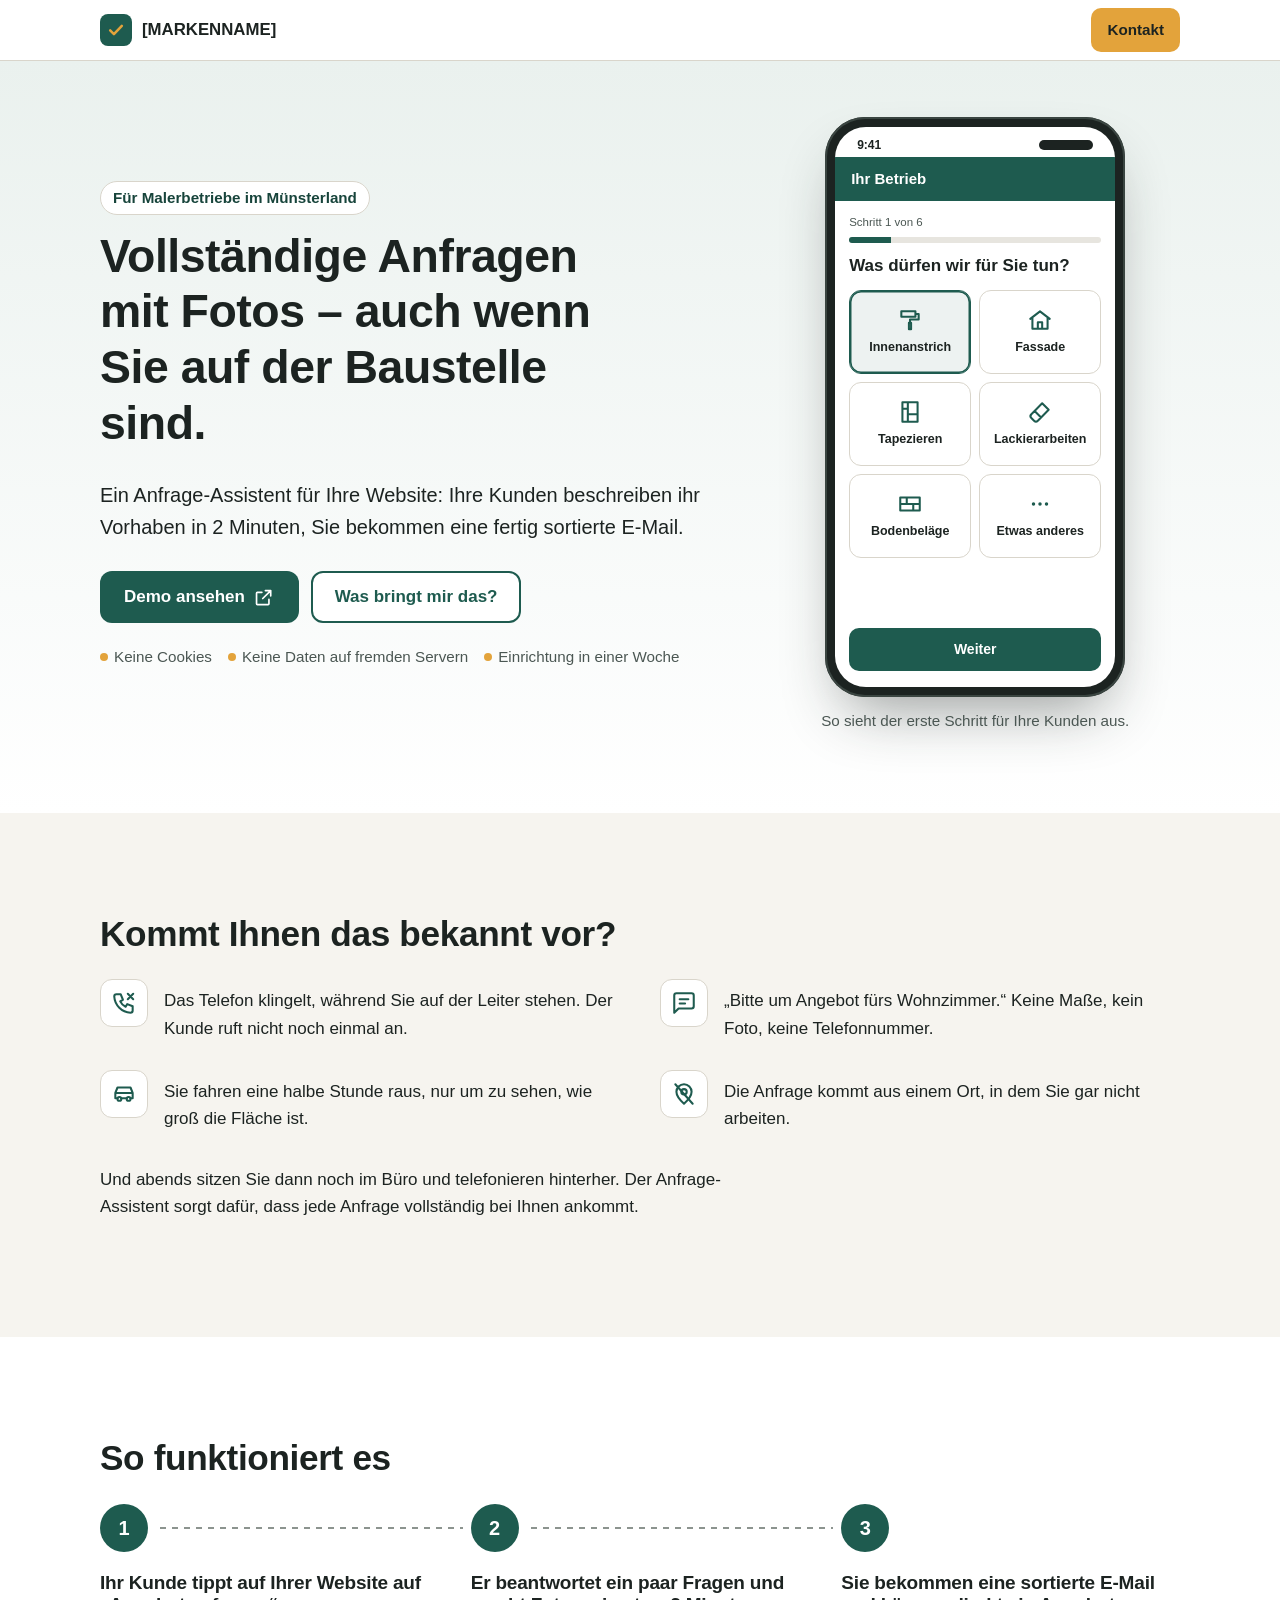
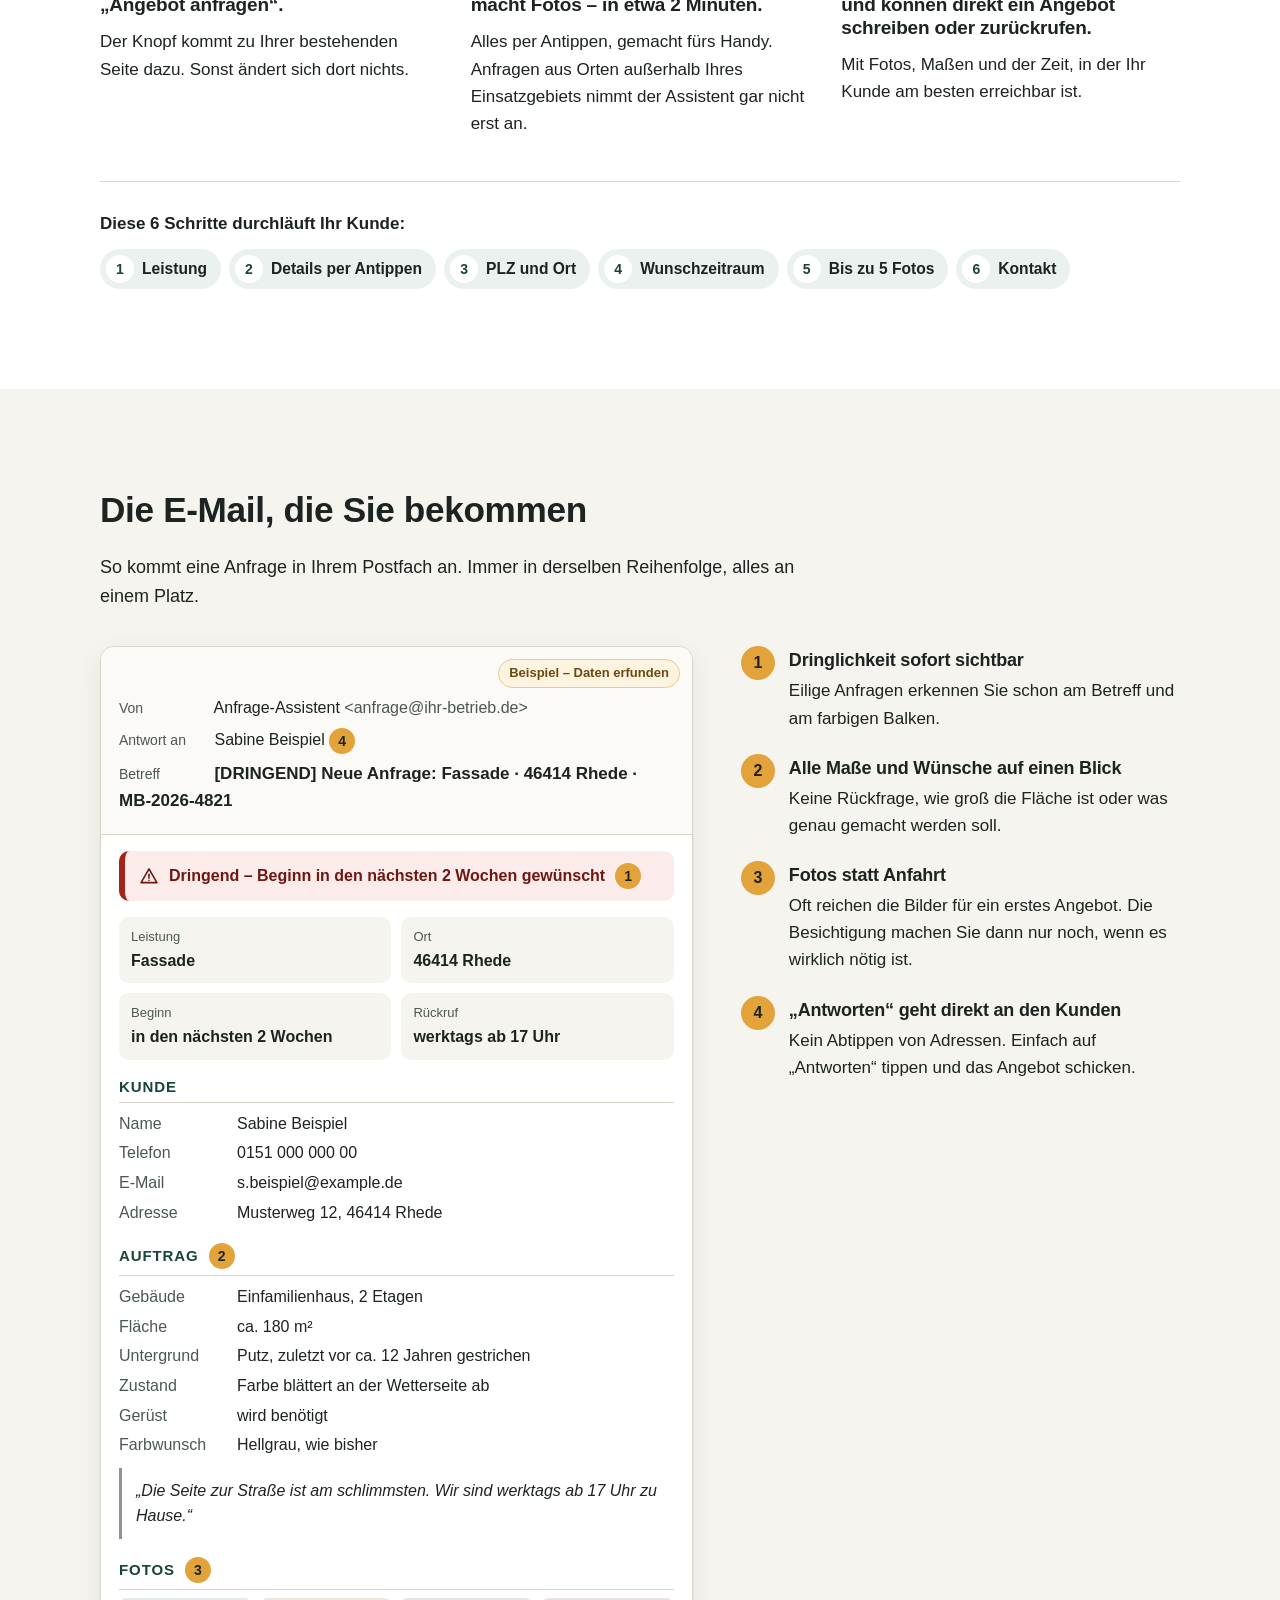
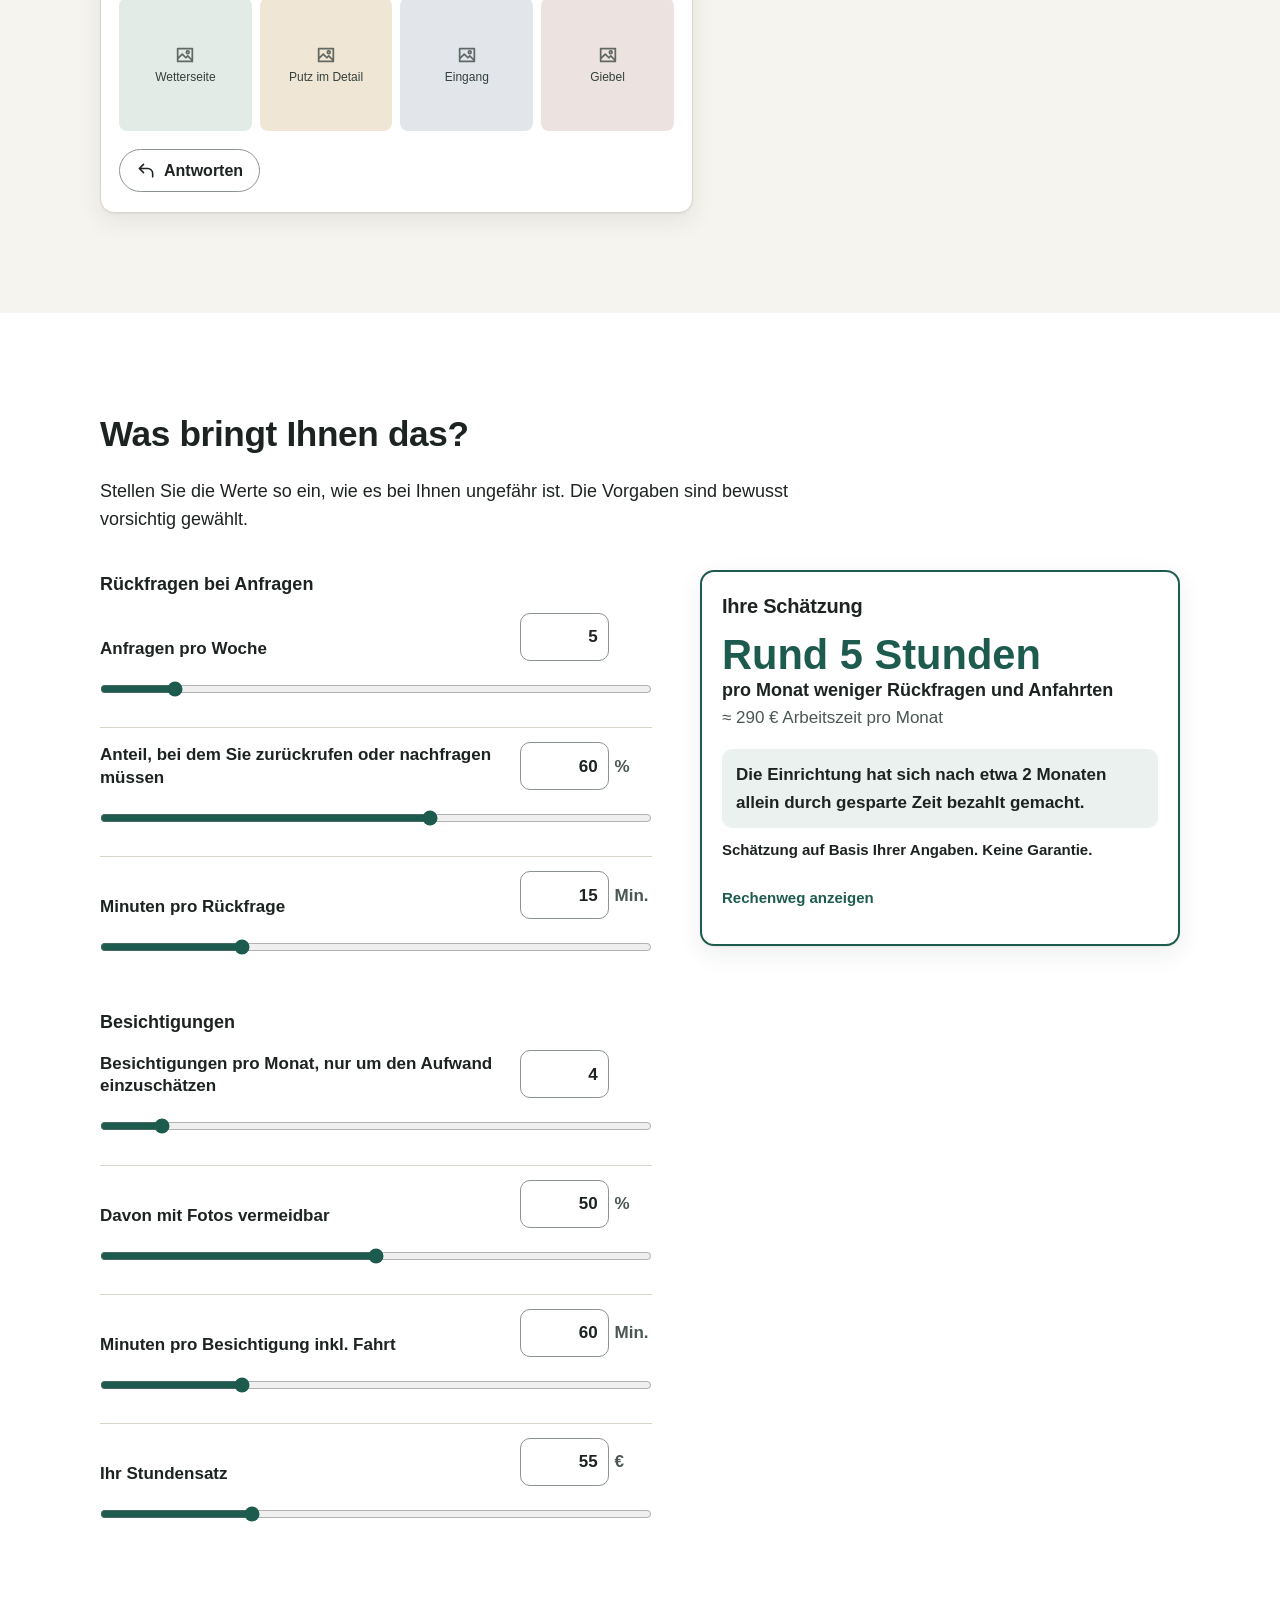
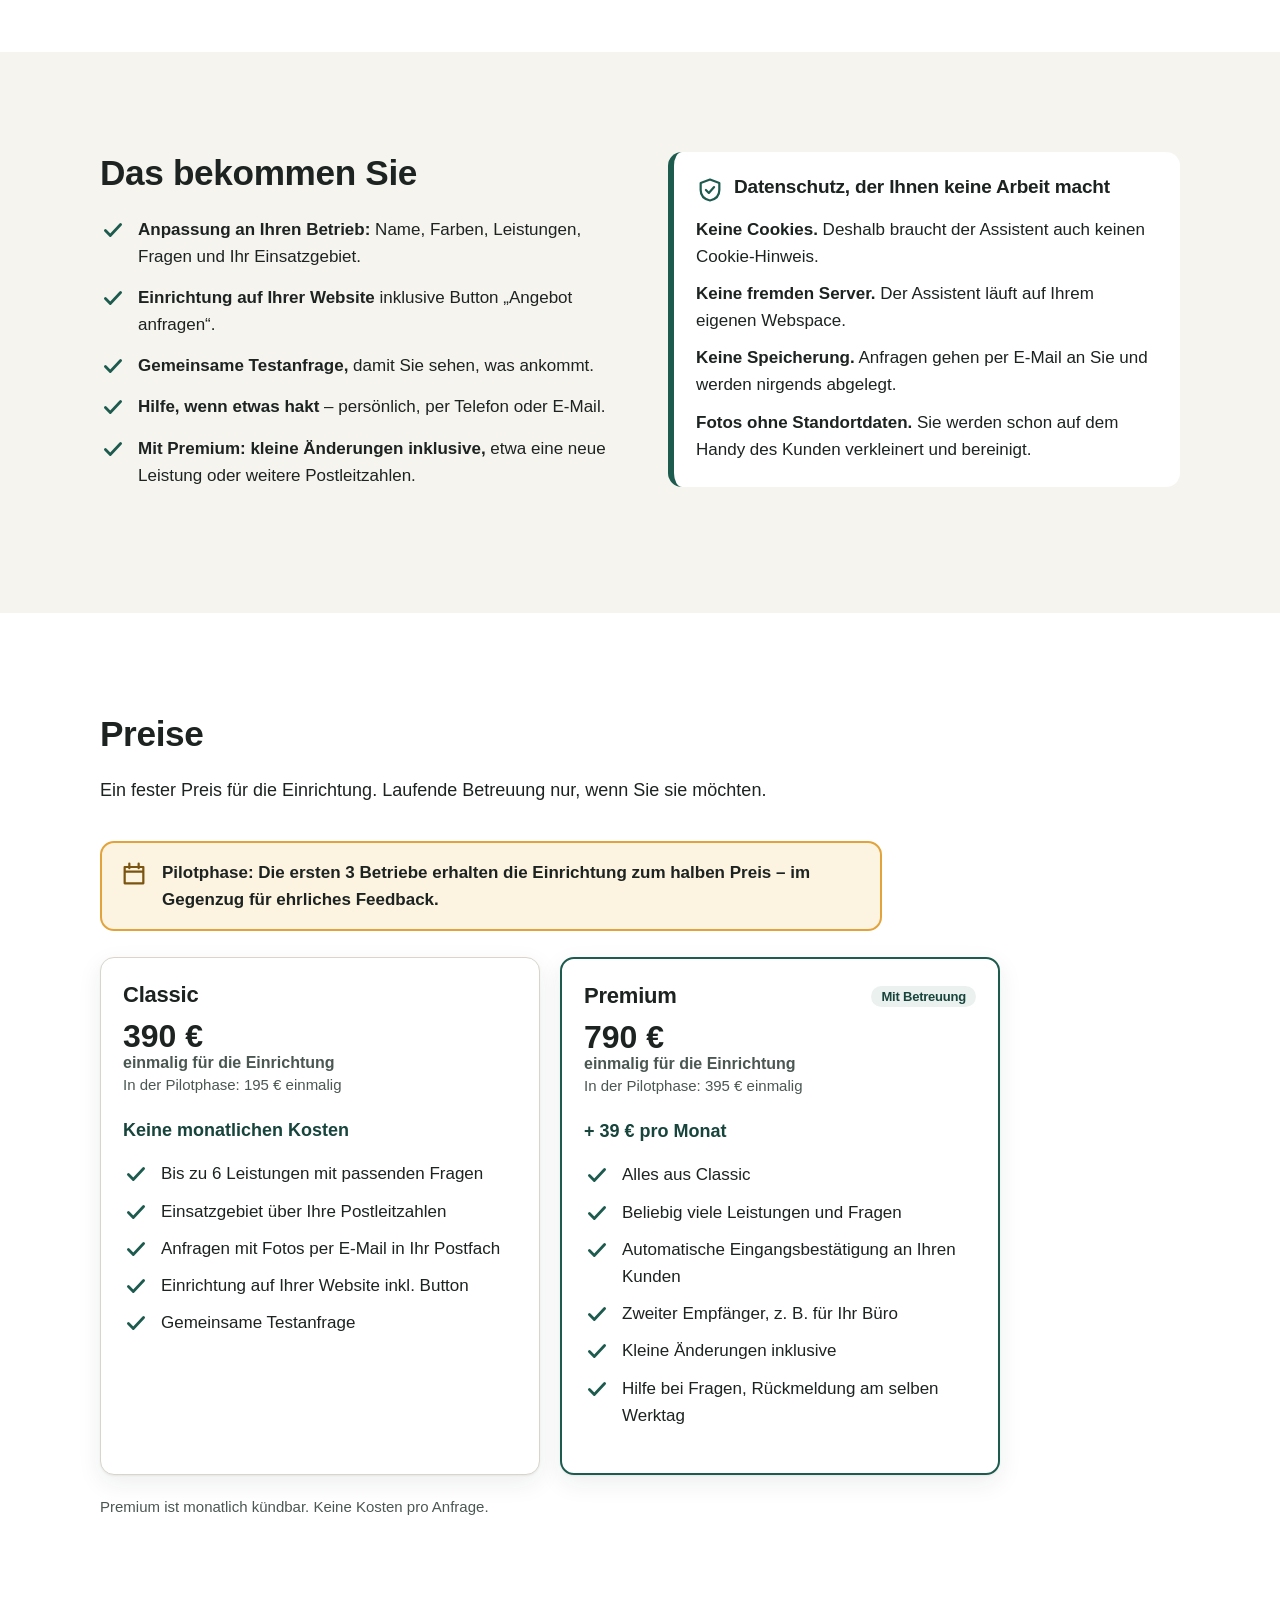
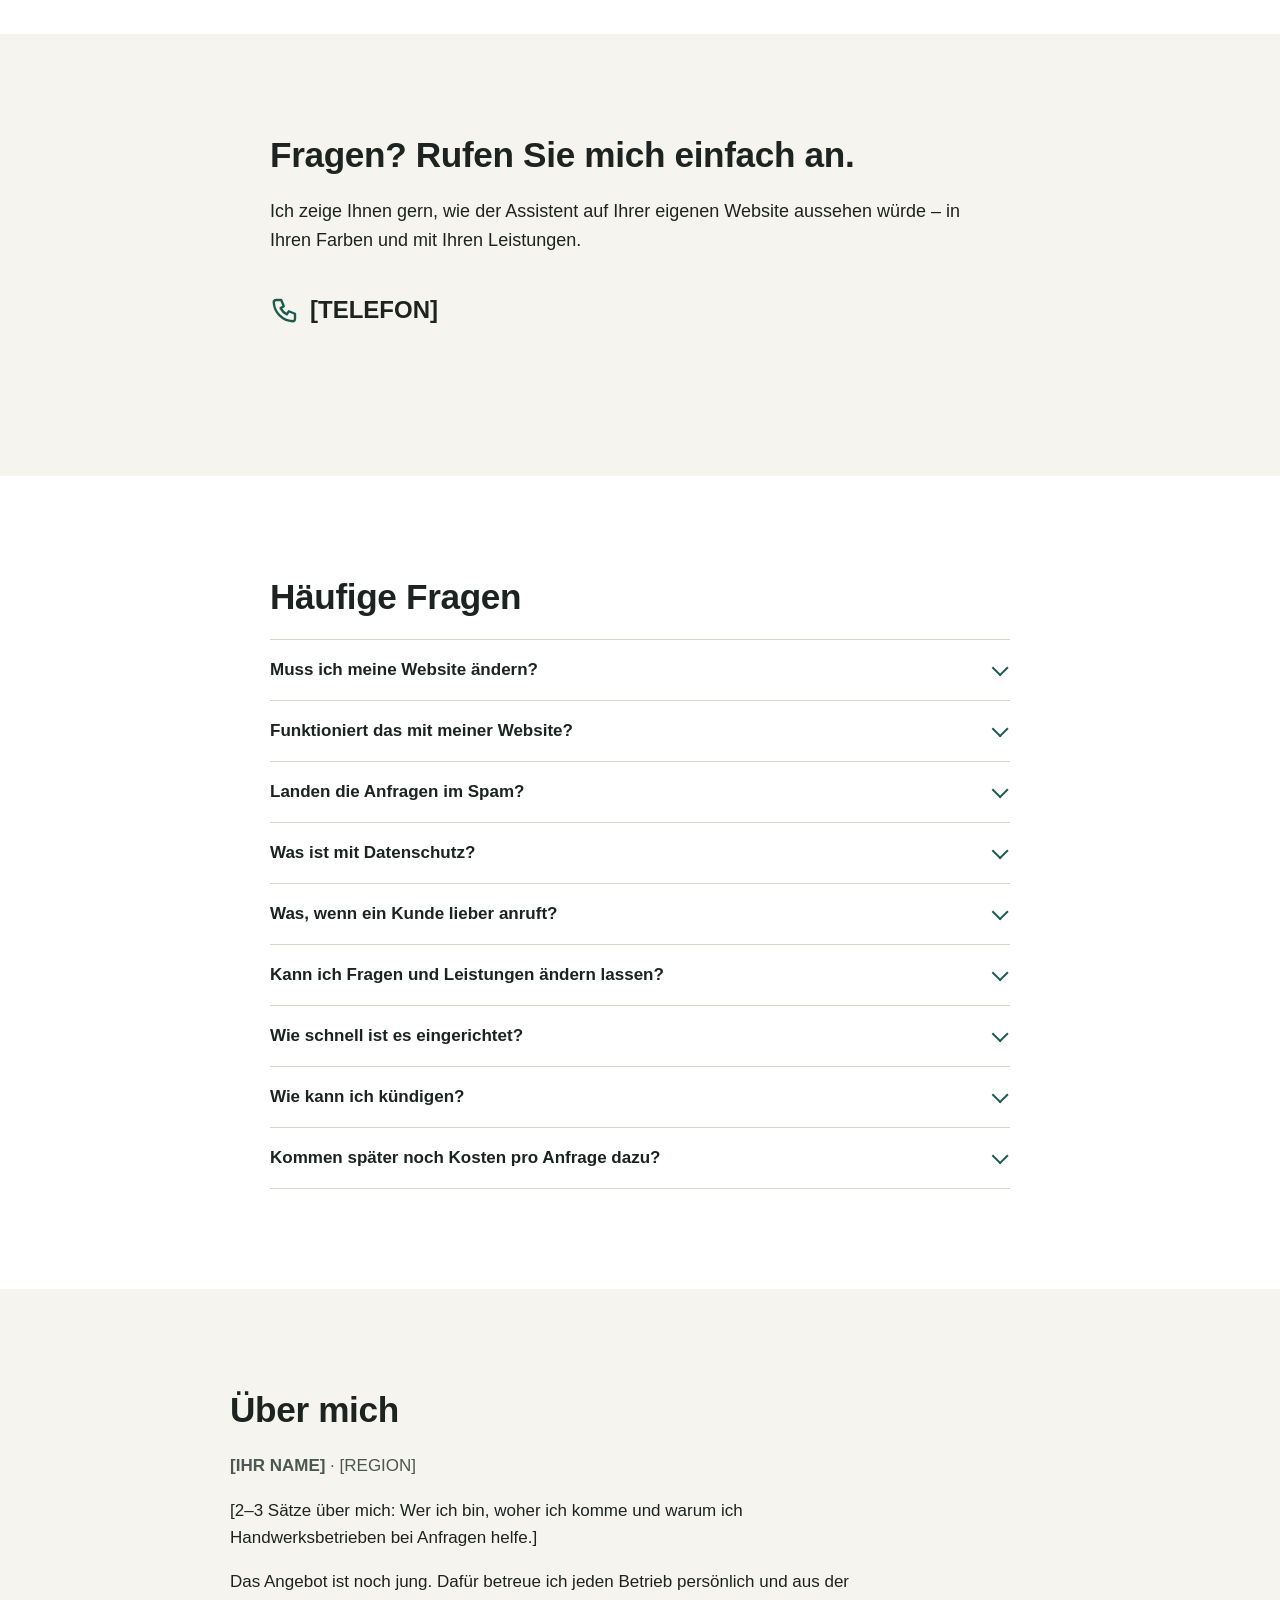
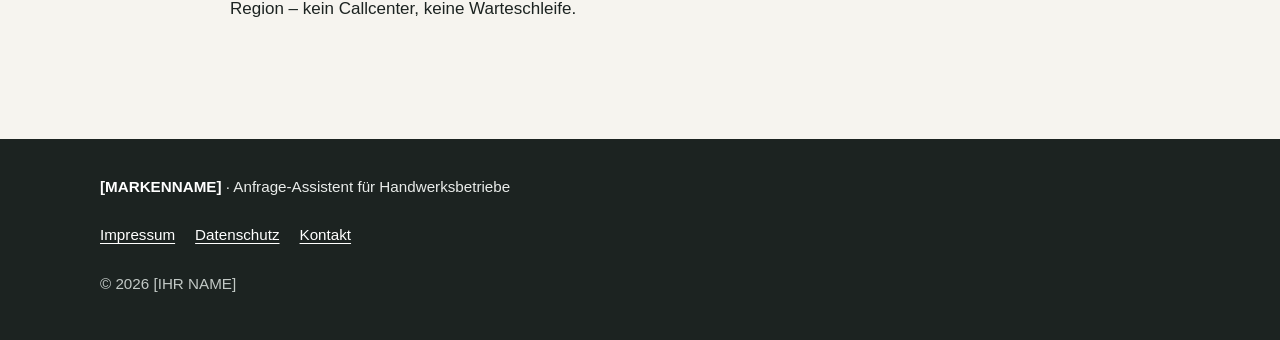
==== commit 705bdc6f: "Rechner kürzen, neue Pakete, Terminanfrage entfernen - Rechner: Gruppe „Verpasste Anrufe und Aufträg" ====
--- a/index.html
+++ b/index.html
@@ -57,7 +57,7 @@
 <header class="site-header">
   <div class="wrap header-inner">
     <a class="logo" href="#top"><span class="logo-mark" aria-hidden="true"><svg class="icon"><use href="#i-check"/></svg></span><span data-brand>[MARKENNAME]</span></a>
-    <a class="btn btn-accent btn-small" href="#termin">Termin vereinbaren</a>
+    <a class="btn btn-accent btn-small" href="#kontakt">Kontakt</a>
   </div>
 </header>
 
@@ -236,15 +236,8 @@
           <div aria-live="polite" aria-atomic="true" id="calc-live">
             <p class="res-big"><span class="res-num" id="res-hours">–</span> <span id="res-hours-text">pro Monat weniger Rückfragen und Anfahrten</span></p>
             <p class="res-sub" id="res-hours-value"></p>
-            <p class="res-big"><span class="res-num" id="res-requests">–</span> <span id="res-requests-text">zusätzliche Anfragen pro Monat</span></p>
-            <p class="res-sub">von Kunden, die Sie sonst nicht erreicht hätten</p>
             <p class="res-payback" id="res-payback"></p>
-            <div class="res-extra">
-              <p><strong>Möglicher zusätzlicher Auftragswert:</strong> <span id="res-orders"></span></p>
-              <p class="res-small" id="res-orders-note"></p>
-            </div>
           </div>
-          <p class="res-costs" id="res-costs"></p>
           <p class="res-disclaimer">Schätzung auf Basis Ihrer Angaben. Keine Garantie.</p>
           <details class="res-details">
             <summary>Rechenweg anzeigen</summary>
@@ -265,7 +258,7 @@
           <li><svg class="icon" aria-hidden="true"><use href="#i-check"/></svg><span><strong>Einrichtung auf Ihrer Website</strong> inklusive Button „Angebot anfragen“.</span></li>
           <li><svg class="icon" aria-hidden="true"><use href="#i-check"/></svg><span><strong>Gemeinsame Testanfrage,</strong> damit Sie sehen, was ankommt.</span></li>
           <li><svg class="icon" aria-hidden="true"><use href="#i-check"/></svg><span><strong>Hilfe, wenn etwas hakt</strong> – persönlich, per Telefon oder E-Mail.</span></li>
-          <li><svg class="icon" aria-hidden="true"><use href="#i-check"/></svg><span><strong>Kleine Änderungen inklusive,</strong> etwa eine neue Leistung oder weitere Postleitzahlen.</span></li>
+          <li><svg class="icon" aria-hidden="true"><use href="#i-check"/></svg><span><strong>Mit Premium: kleine Änderungen inklusive,</strong> etwa eine neue Leistung oder weitere Postleitzahlen.</span></li>
         </ul>
       </div>
       <div class="privacy-box">
@@ -292,7 +285,7 @@
   <section class="section" id="preise" aria-labelledby="preise-title">
     <div class="wrap">
       <h2 id="preise-title">Preise</h2>
-      <p class="section-lead">Ein fester Preis für die Einrichtung, danach eine kleine monatliche Gebühr für Betrieb und Betreuung.</p>
+      <p class="section-lead">Ein fester Preis für die Einrichtung. Laufende Betreuung nur, wenn Sie sie möchten.</p>
       <div class="pilot" id="pilot" hidden>
         <svg class="icon" aria-hidden="true"><use href="#i-calendar"/></svg>
         <p id="pilot-text"></p>
@@ -302,133 +295,18 @@
     </div>
   </section>
 
-  <!-- 9. Termin -->
-  <section class="section section-soft" id="termin" aria-labelledby="termin-title">
-    <div class="wrap termin-grid">
-      <div class="termin-intro">
-        <h2 id="termin-title">15 Minuten, und Sie sehen es auf Ihrer eigenen Website.</h2>
-        <ul class="checklist">
-          <li><svg class="icon" aria-hidden="true"><use href="#i-check"/></svg><span>Ich zeige Ihnen den Assistenten als Vorschau auf Ihrer Website.</span></li>
-          <li><svg class="icon" aria-hidden="true"><use href="#i-check"/></svg><span>Sie sehen die Demo in Ihren Farben und mit Ihren Leistungen.</span></li>
-          <li><svg class="icon" aria-hidden="true"><use href="#i-check"/></svg><span>Wir klären Ihre Fragen – auch die kritischen.</span></li>
-          <li><svg class="icon" aria-hidden="true"><use href="#i-check"/></svg><span>Sie bekommen einen festen Preis. Ohne Verpflichtung.</span></li>
-        </ul>
-        <p class="muted">Haben wir am Telefon schon einen Termin ausgemacht? Dann müssen Sie hier nichts tun. Ich melde mich wie besprochen.</p>
-
-      </div>
-
-      <div class="booking-card">
-        <form id="booking" class="booking" novalidate>
-          <div class="wiz-progress">
-            <p id="bk-step-label">Schritt 1 von 3</p>
-            <span class="wiz-bar" aria-hidden="true"><span id="bk-bar"></span></span>
-          </div>
-
-          <fieldset class="bk-step" data-step="1" aria-describedby="err-art">
-            <legend>Wie möchten Sie sich treffen?</legend>
-            <p class="field-error" id="err-art" hidden></p>
-            <div class="choices">
-              <label class="choice">
-                <input type="radio" name="art" value="Vor Ort in Ihrem Betrieb">
-                <span class="choice-box"><svg class="icon" aria-hidden="true"><use href="#i-pin"/></svg><span><strong>Vor Ort</strong><small>Ich komme zu Ihnen in den Betrieb.</small></span></span>
-              </label>
-              <label class="choice">
-                <input type="radio" name="art" value="Per Video">
-                <span class="choice-box"><svg class="icon" aria-hidden="true"><use href="#i-video"/></svg><span><strong>Per Video</strong><small>Am Handy oder Computer. Den Link schicke ich Ihnen.</small></span></span>
-              </label>
-            </div>
-            <div class="wiz-nav"><button type="button" class="btn btn-primary" data-next>Weiter <svg class="icon" aria-hidden="true"><use href="#i-arrow"/></svg></button></div>
-          </fieldset>
-
-          <fieldset class="bk-step" data-step="2">
-            <legend>Wann passt es Ihnen?</legend>
-            <fieldset class="subgroup" aria-describedby="err-tage">
-              <legend>Wunschtage <span class="muted">(mehrere möglich)</span></legend>
-              <p class="field-error" id="err-tage" hidden></p>
-              <div class="chips" id="bk-days">
-                <label class="chip"><input type="checkbox" name="tage" value="Mir ist jeder Tag recht"><span>Jeder Tag passt</span></label>
-              </div>
-            </fieldset>
-            <fieldset class="subgroup" aria-describedby="err-zeit">
-              <legend>Tageszeit</legend>
-              <p class="field-error" id="err-zeit" hidden></p>
-              <div class="chips">
-                <label class="chip"><input type="radio" name="zeit" value="Vormittags (8–12 Uhr)"><span>Vormittags <small>8–12 Uhr</small></span></label>
-                <label class="chip"><input type="radio" name="zeit" value="Mittags (12–14 Uhr)"><span>Mittags <small>12–14 Uhr</small></span></label>
-                <label class="chip"><input type="radio" name="zeit" value="Nachmittags (14–17 Uhr)"><span>Nachmittags <small>14–17 Uhr</small></span></label>
-                <label class="chip"><input type="radio" name="zeit" value="Abends (17–19 Uhr)"><span>Abends <small>17–19 Uhr</small></span></label>
-              </div>
-            </fieldset>
-            <div class="wiz-nav">
-              <button type="button" class="btn btn-ghost" data-prev>Zurück</button>
-              <button type="button" class="btn btn-primary" data-next>Weiter <svg class="icon" aria-hidden="true"><use href="#i-arrow"/></svg></button>
-            </div>
-          </fieldset>
-
-          <fieldset class="bk-step" data-step="3">
-            <legend>Wie erreiche ich Sie?</legend>
-            <div class="field">
-              <label for="bk-name">Ihr Name</label>
-              <input id="bk-name" name="name" type="text" autocomplete="name" maxlength="80" required aria-describedby="err-name">
-              <p class="field-error" id="err-name" hidden></p>
-            </div>
-            <div class="field">
-              <label for="bk-betrieb">Name Ihres Betriebs</label>
-              <input id="bk-betrieb" name="betrieb" type="text" autocomplete="organization" maxlength="100" required aria-describedby="err-betrieb">
-              <p class="field-error" id="err-betrieb" hidden></p>
-            </div>
-            <div class="field">
-              <label for="bk-telefon">Telefon</label>
-              <input id="bk-telefon" name="telefon" type="tel" autocomplete="tel" inputmode="tel" maxlength="30" required aria-describedby="err-telefon">
-              <p class="field-error" id="err-telefon" hidden></p>
-            </div>
-            <div class="field">
-              <label for="bk-notiz">Anmerkung <span class="muted">(freiwillig)</span></label>
-              <textarea id="bk-notiz" name="notiz" rows="3" maxlength="600"></textarea>
-            </div>
-            <!-- Honeypot: für Menschen unsichtbar, Spam-Programme füllen es aus -->
-            <div class="hp" aria-hidden="true">
-              <label for="bk-website">Bitte leer lassen</label>
-              <input id="bk-website" name="website" type="text" tabindex="-1" autocomplete="off">
-            </div>
-            <div class="field field-check">
-              <label class="check">
-                <input id="bk-datenschutz" name="datenschutz" type="checkbox" required aria-describedby="err-datenschutz">
-                <span>Ich bin einverstanden, dass meine Angaben zur Terminabsprache verwendet werden. Mehr dazu in der <a href="datenschutz.html">Datenschutzerklärung</a>.</span>
-              </label>
-              <p class="field-error" id="err-datenschutz" hidden></p>
-            </div>
-            <p class="form-error" id="bk-send-error" role="alert" hidden></p>
-            <div class="wiz-nav">
-              <button type="button" class="btn btn-ghost" data-prev>Zurück</button>
-              <button type="submit" class="btn btn-primary" id="bk-submit">Termin anfragen</button>
-            </div>
-          </fieldset>
-        </form>
-
-        <div class="bk-done" id="bk-done" tabindex="-1" hidden>
-          <p class="done-icon" aria-hidden="true"><svg class="icon"><use href="#i-check"/></svg></p>
-          <h3 id="bk-done-title">Danke!</h3>
-          <p id="bk-done-text"></p>
-          <dl class="rows" id="bk-summary"></dl>
-          <div class="notice" id="bk-not-sent" hidden>
-            <p><strong>Wichtiger Hinweis:</strong> In dieser Version der Seite wurde Ihre Terminanfrage nicht versendet. Bitte rufen Sie mich kurz an unter <strong class="phone-number" data-phone>[TELEFON]</strong> oder schicken Sie Ihre Angaben per E-Mail.</p>
-            <div class="btn-row btn-row-tight">
-              <a class="btn btn-primary btn-small" id="bk-mail-fallback" href="#termin"><svg class="icon" aria-hidden="true"><use href="#i-mail"/></svg> Angaben per E-Mail senden</a>
-              <a class="btn btn-secondary btn-small" data-tel href="#termin"><svg class="icon" aria-hidden="true"><use href="#i-phone"/></svg> Anrufen</a>
-            </div>
-          </div>
-        </div>
-      </div>
-
+  <!-- 9. Kontakt -->
+  <section class="section section-soft" id="kontakt" aria-labelledby="kontakt-title">
+    <div class="wrap narrow">
+      <h2 id="kontakt-title">Fragen? Rufen Sie mich einfach an.</h2>
+      <p class="section-lead">Ich zeige Ihnen gern, wie der Assistent auf Ihrer eigenen Website aussehen würde – in Ihren Farben und mit Ihren Leistungen.</p>
       <div class="direct">
-        <h3 id="direct-title">Lieber direkt sprechen?</h3>
         <p class="direct-phone"><svg class="icon" aria-hidden="true"><use href="#i-phone"/></svg> <span class="phone-number" data-phone>[TELEFON]</span></p>
         <div class="btn-row btn-row-tight">
-          <a class="btn btn-secondary btn-small" data-tel href="#termin">Anrufen</a>
+          <a class="btn btn-primary btn-small" data-tel href="#kontakt"><svg class="icon" aria-hidden="true"><use href="#i-phone"/></svg> Anrufen</a>
           <button type="button" class="btn btn-secondary btn-small" data-copy-phone><svg class="icon" aria-hidden="true"><use href="#i-copy"/></svg> Nummer kopieren</button>
-          <a class="btn btn-secondary btn-small" data-whatsapp href="#termin" target="_blank" rel="noopener" hidden><svg class="icon" aria-hidden="true"><use href="#i-chat"/></svg> Per WhatsApp schreiben<span class="visually-hidden"> (öffnet WhatsApp)</span></a>
-          <a class="btn btn-secondary btn-small" data-mailto href="#termin"><svg class="icon" aria-hidden="true"><use href="#i-mail"/></svg> E-Mail schreiben</a>
+          <a class="btn btn-secondary btn-small" data-whatsapp href="#kontakt" target="_blank" rel="noopener" hidden><svg class="icon" aria-hidden="true"><use href="#i-chat"/></svg> Per WhatsApp schreiben<span class="visually-hidden"> (öffnet WhatsApp)</span></a>
+          <a class="btn btn-secondary btn-small" data-mailto href="#kontakt"><svg class="icon" aria-hidden="true"><use href="#i-mail"/></svg> E-Mail schreiben</a>
         </div>
         <p class="copy-status" id="copy-status" role="status"></p>
       </div>
@@ -452,7 +330,6 @@
         <p class="about-name"><strong id="about-name">[IHR NAME]</strong> · <span id="about-region">[REGION]</span></p>
         <p id="about-text">[2–3 Sätze über mich]</p>
         <p>Das Angebot ist noch jung. Dafür betreue ich jeden Betrieb persönlich und aus der Region – kein Callcenter, keine Warteschleife.</p>
-        <p><a class="btn btn-primary" href="#termin">Termin anfragen</a></p>
       </div>
     </div>
   </section>
@@ -467,7 +344,7 @@
       <ul>
         <li><a href="impressum.html">Impressum</a></li>
         <li><a href="datenschutz.html">Datenschutz</a></li>
-        <li><a data-mailto href="#termin">Kontakt</a></li>
+        <li><a data-mailto href="#kontakt">Kontakt</a></li>
       </ul>
     </nav>
     <p class="muted">© <span id="year">2026</span> <span data-owner>[IHR NAME]</span></p>
--- a/style.css
+++ b/style.css
@@ -370,10 +370,7 @@
   margin: 18px 0 0; padding: 12px 14px; border-radius: var(--radius-small);
   background: var(--bg-tint); font-weight: 600;
 }
-.res-extra { margin-top: 18px; padding-top: 14px; border-top: 1px dashed var(--line-strong); }
-.res-extra p { margin: 0 0 4px; }
 .res-small { font-size: .9375rem; color: var(--muted); }
-.res-costs { margin: 14px 0 0; font-size: .9375rem; }
 .res-disclaimer { margin: 10px 0 0; font-weight: 700; font-size: .9375rem; }
 .res-details { margin-top: 12px; font-size: .9375rem; }
 .res-details summary { cursor: pointer; min-height: 48px; display: flex; align-items: center; color: var(--primary); font-weight: 700; }
@@ -423,86 +420,15 @@
 .price .btn { margin-top: auto; }
 .price-notes { margin-top: 20px; color: var(--muted); font-size: .9375rem; max-width: 46em; }
 
-/* ---------- 9. Termin ---------- */
-.termin-grid { display: grid; gap: 36px; align-items: start; }
-.termin-grid { grid-template-areas: "intro" "booking" "direct"; }
-.termin-intro { grid-area: intro; }
-.booking-card { grid-area: booking; }
-.direct { grid-area: direct; }
-@media (min-width: 960px) {
-  .termin-grid { grid-template-columns: 1fr 1.05fr; grid-template-areas: "intro booking" "direct booking"; gap: 0 56px; grid-template-rows: auto 1fr; }
-}
-.termin-intro h2 { max-width: 18em; }
-.direct { padding-top: 22px; border-top: 1px solid var(--line); }
-@media (min-width: 960px) { .direct { margin-top: 26px; align-self: start; } }
-.direct-phone { display: flex; align-items: center; gap: 10px; font-size: 1.375rem; font-weight: 800; margin-bottom: 12px; }
+/* ---------- 9. Kontakt ---------- */
+.direct-phone { display: flex; align-items: center; gap: 10px; font-size: 1.5rem; font-weight: 800; margin-bottom: 14px; }
 .direct-phone .icon { color: var(--primary); }
 .phone-number { user-select: all; -webkit-user-select: all; }
 .copy-status { min-height: 1.6em; margin: 8px 0 0; color: var(--primary-dark); font-weight: 600; font-size: .95rem; }
 
-.booking-card { background: var(--bg); border-radius: var(--radius); box-shadow: var(--shadow); border: 1px solid var(--line); padding: 22px 18px 24px; }
-@media (min-width: 480px) { .booking-card { padding: 28px 26px; } }
-.wiz-progress { display: grid; gap: 8px; margin-bottom: 18px; }
-.wiz-progress p { margin: 0; color: var(--muted); font-weight: 600; font-size: .95rem; }
-.wiz-bar { display: block; height: 8px; border-radius: 4px; background: #e7e5df; overflow: hidden; }
-.wiz-bar span { display: block; height: 100%; width: 33.3%; background: var(--primary); transition: width .25s; }
-.bk-step { border: 0; margin: 0; padding: 0; min-width: 0; }
-.bk-step > legend { padding: 0; margin-bottom: 14px; font-size: 1.3125rem; font-weight: 800; }
-.js .bk-step:not(.is-active) { display: none; }
-.subgroup { border: 0; margin: 0 0 18px; padding: 0; min-width: 0; }
-.subgroup legend { padding: 0; font-weight: 700; margin-bottom: 8px; }
-
-.choices { display: grid; gap: 12px; }
-@media (min-width: 480px) { .choices { grid-template-columns: 1fr 1fr; } }
-.choice, .chip { position: relative; display: block; cursor: pointer; }
-.choice input, .chip input { position: absolute; opacity: 0; width: 1px; height: 1px; }
-.choice-box {
-  display: flex; gap: 12px; align-items: flex-start; min-height: 64px; padding: 14px;
-  border: 2px solid var(--line); border-radius: 12px; background: var(--bg); transition: border-color .15s, background-color .15s;
-}
-.choice-box .icon { width: 28px; height: 28px; color: var(--primary); margin-top: 2px; }
-.choice-box strong { display: block; }
-.choice-box small { display: block; color: var(--muted); font-size: .9rem; line-height: 1.4; }
-.choice:hover .choice-box, .chip:hover span { border-color: var(--line-strong); }
-.choice input:checked + .choice-box, .chip input:checked + span { border-color: var(--primary); background: var(--bg-tint); box-shadow: inset 0 0 0 1px var(--primary); }
-.choice input:focus-visible + .choice-box, .chip input:focus-visible + span { outline: 3px solid var(--focus); outline-offset: 2px; }
-
-.chips { display: flex; flex-wrap: wrap; gap: 8px; }
-.chip span {
-  display: inline-flex; flex-direction: column; justify-content: center; align-items: center;
-  min-height: 48px; min-width: 64px; padding: 6px 14px; line-height: 1.2;
-  border: 2px solid var(--line); border-radius: 10px; background: var(--bg); font-weight: 600; text-align: center;
-}
-.chip small { font-weight: 500; color: var(--muted); font-size: .8rem; }
-
+/* Formularfelder (genutzt von link-bauen.html) */
 .field { margin-bottom: 16px; }
 .field > label { display: block; font-weight: 700; margin-bottom: 6px; }
-.field input[type="text"], .field input[type="tel"], .field textarea {
-  display: block; width: 100%; min-height: 52px; padding: 12px 14px;
-  font: inherit; color: var(--ink); background: var(--bg);
-  border: 1.5px solid var(--line-strong); border-radius: 10px;
-}
-.field textarea { min-height: 96px; resize: vertical; }
-.field input[aria-invalid="true"], .field textarea[aria-invalid="true"] { border-color: var(--danger); box-shadow: inset 0 0 0 1px var(--danger); }
-.check { display: flex; gap: 12px; align-items: flex-start; cursor: pointer; font-size: .975rem; line-height: 1.5; }
-.check input { width: 24px; height: 24px; margin: 1px 0 0; flex: none; accent-color: var(--primary); }
-.field-error, .form-error {
-  display: flex; gap: 6px; margin: 6px 0 0; color: var(--danger); font-weight: 600; font-size: .95rem;
-}
-.field-error::before { content: "!"; display: inline-grid; place-items: center; width: 20px; height: 20px; flex: none; margin-top: 1px; border-radius: 50%; background: var(--danger); color: #fff; font-size: .8rem; font-weight: 800; }
-.subgroup .field-error, .bk-step > .field-error { margin: 0 0 10px; }
-.form-error { padding: 12px 14px; background: var(--danger-bg); border-radius: 10px; display: block; }
-.hp { position: absolute !important; left: -9999px; top: auto; width: 1px; height: 1px; overflow: hidden; }
-
-.wiz-nav { display: flex; justify-content: space-between; gap: 12px; margin-top: 22px; }
-.wiz-nav .btn-primary { margin-left: auto; }
-@media (max-width: 380px) { .wiz-nav .btn { padding-left: 16px; padding-right: 16px; } }
-
-.bk-done:focus { outline: none; }
-.done-icon { display: grid; place-items: center; width: 56px; height: 56px; border-radius: 50%; background: var(--primary); color: var(--on-primary); }
-.done-icon .icon { width: 30px; height: 30px; stroke-width: 2.8; }
-.bk-done .rows { margin: 16px 0; padding: 14px; background: var(--bg-soft); border-radius: 10px; }
-.notice { margin-top: 18px; padding: 16px; border-radius: 12px; background: var(--warn-bg); border: 2px solid var(--accent); }
 
 /* ---------- 10. FAQ ---------- */
 .faq { display: grid; gap: 0; border-top: 1px solid var(--line); }
@@ -559,5 +485,5 @@
 }
 
 @media print {
-  .site-header, .hero-visual, .calc-mini, .booking-card, .skip-link { display: none !important; }
-}
+  .site-header, .hero-visual, .calc-mini, .skip-link { display: none !important; }
+}
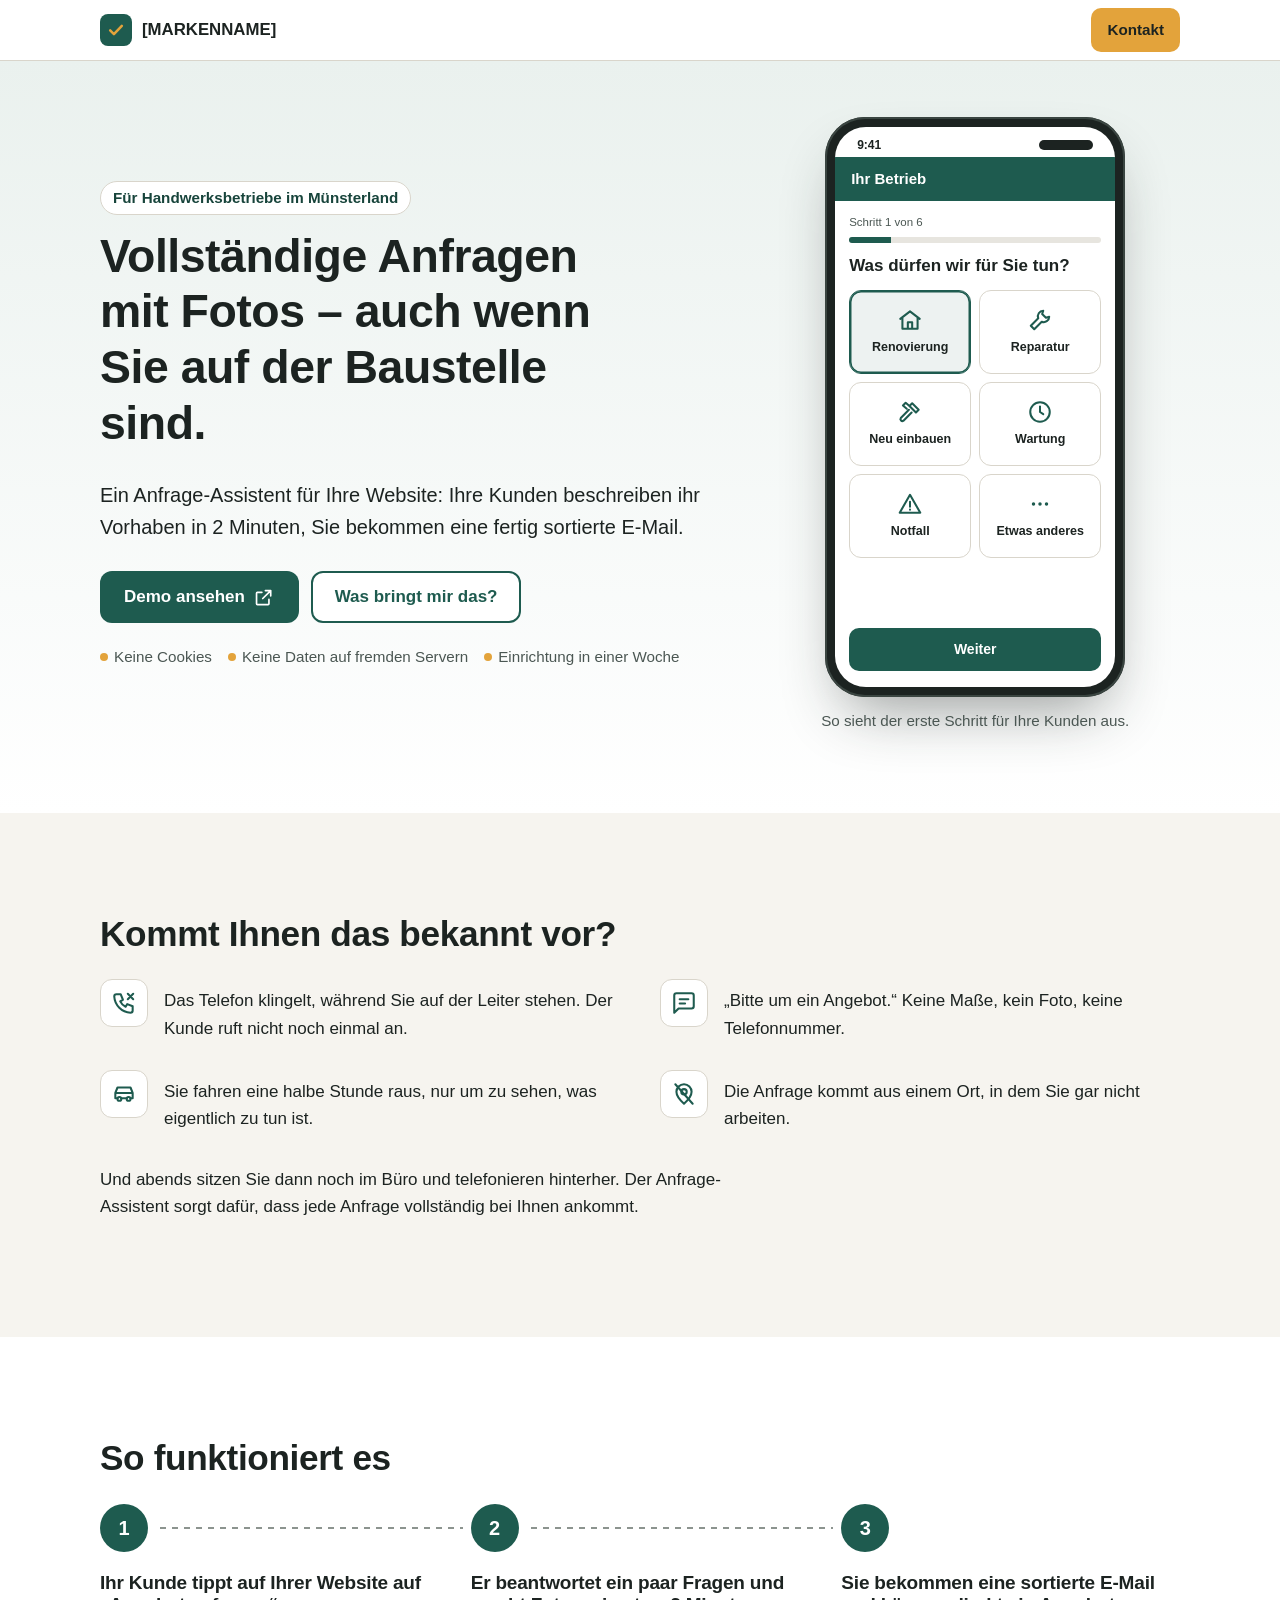
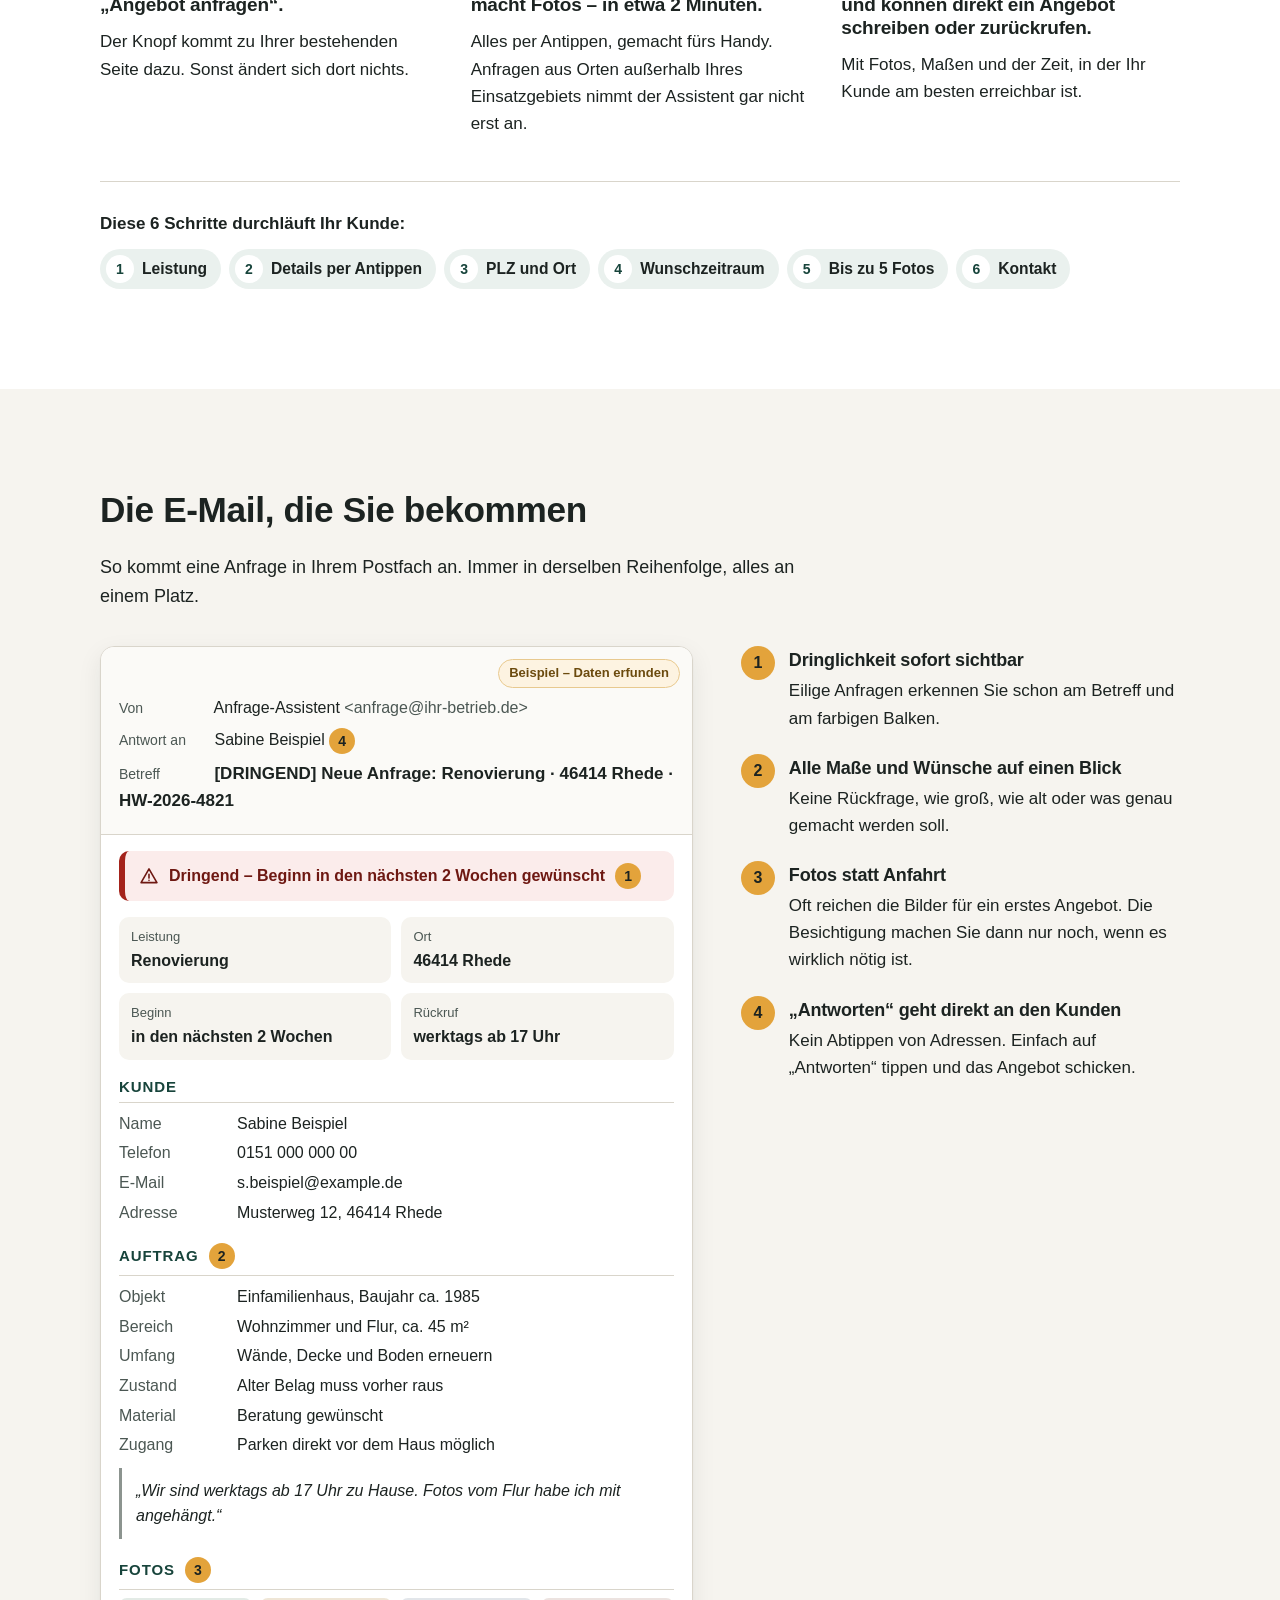
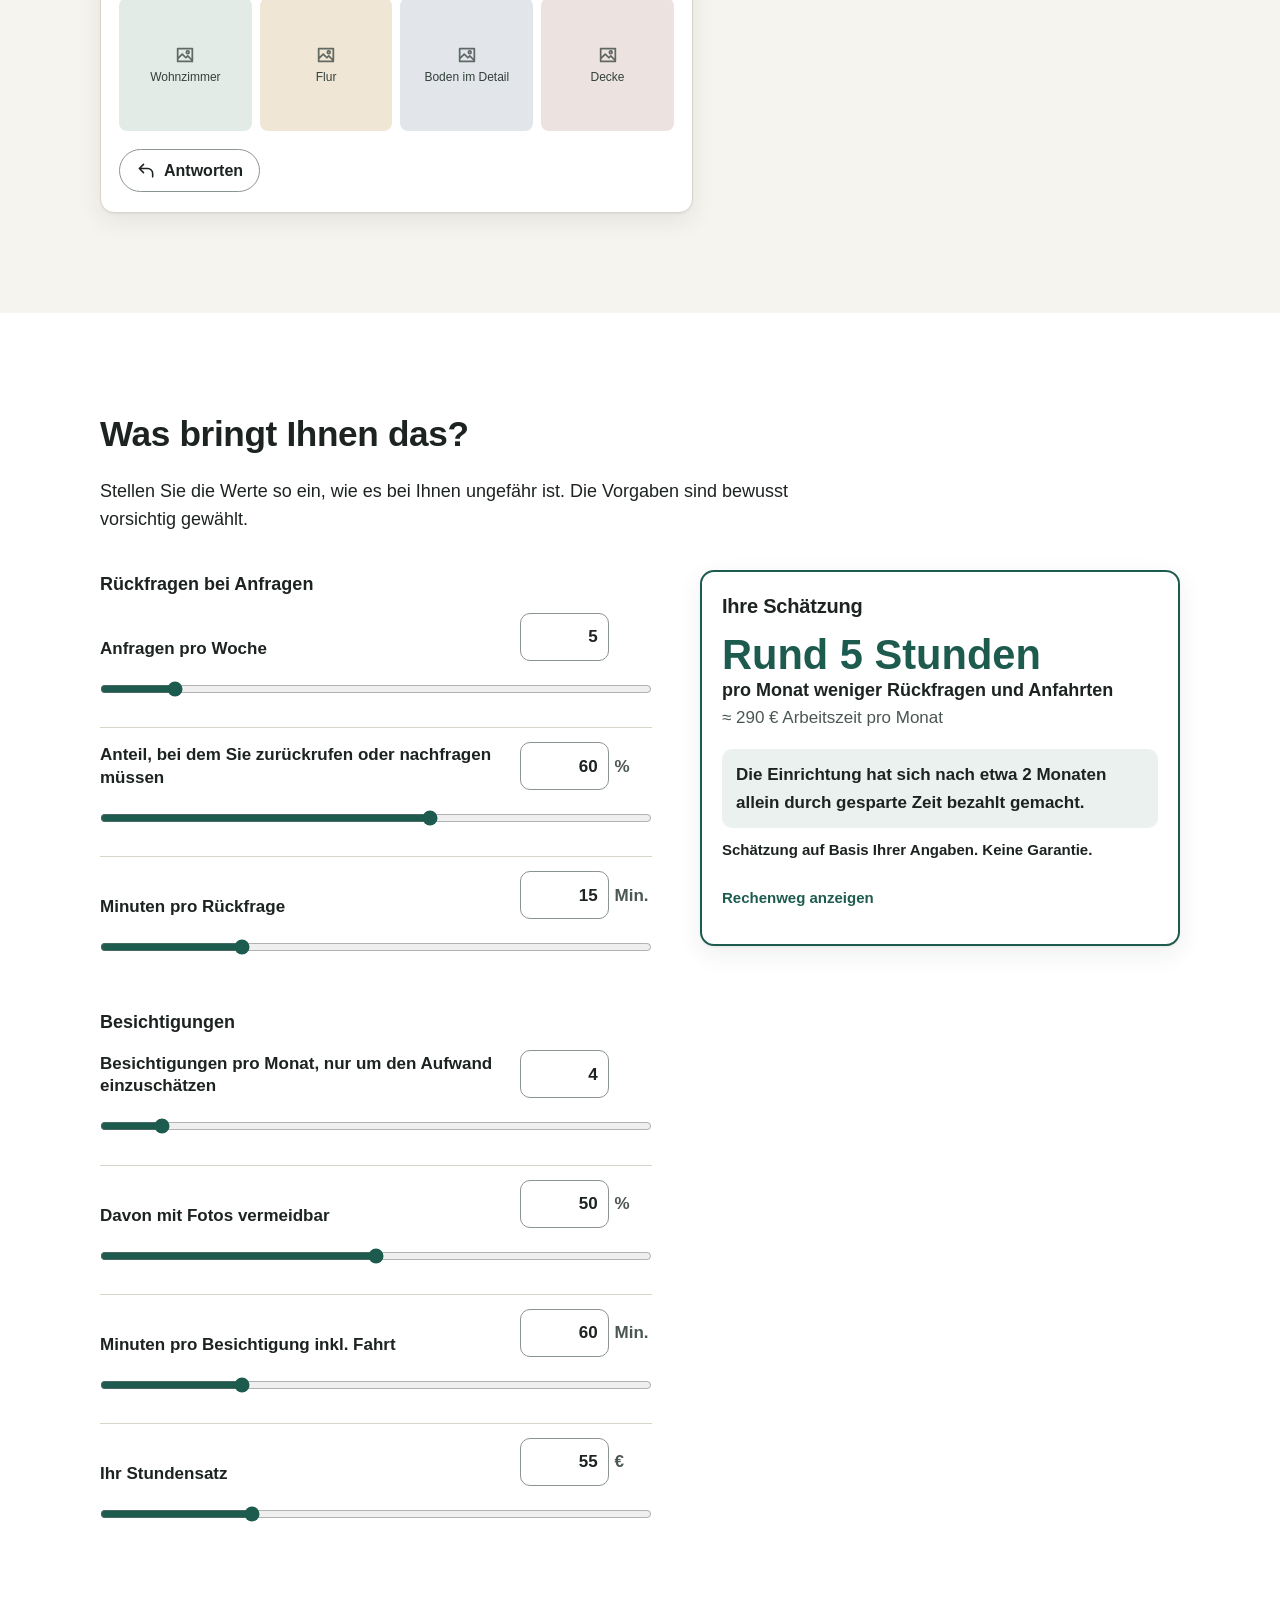
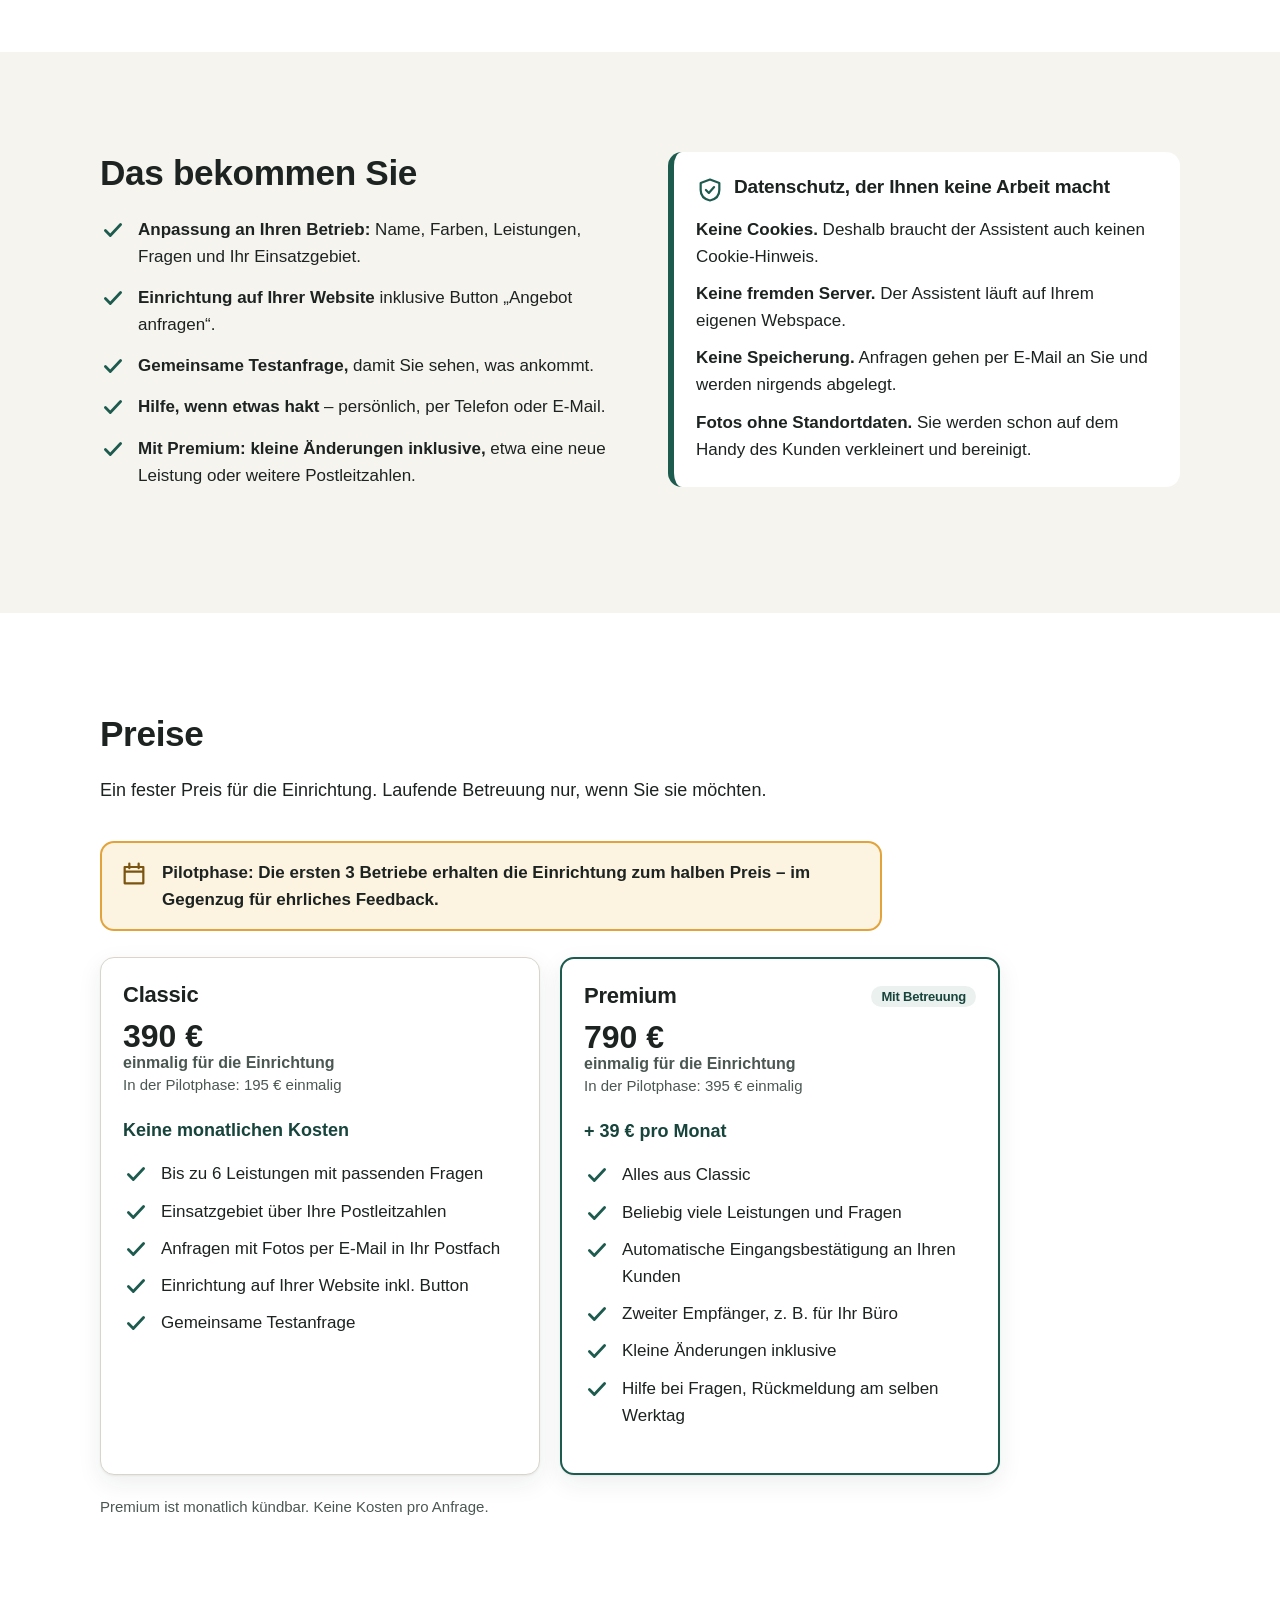
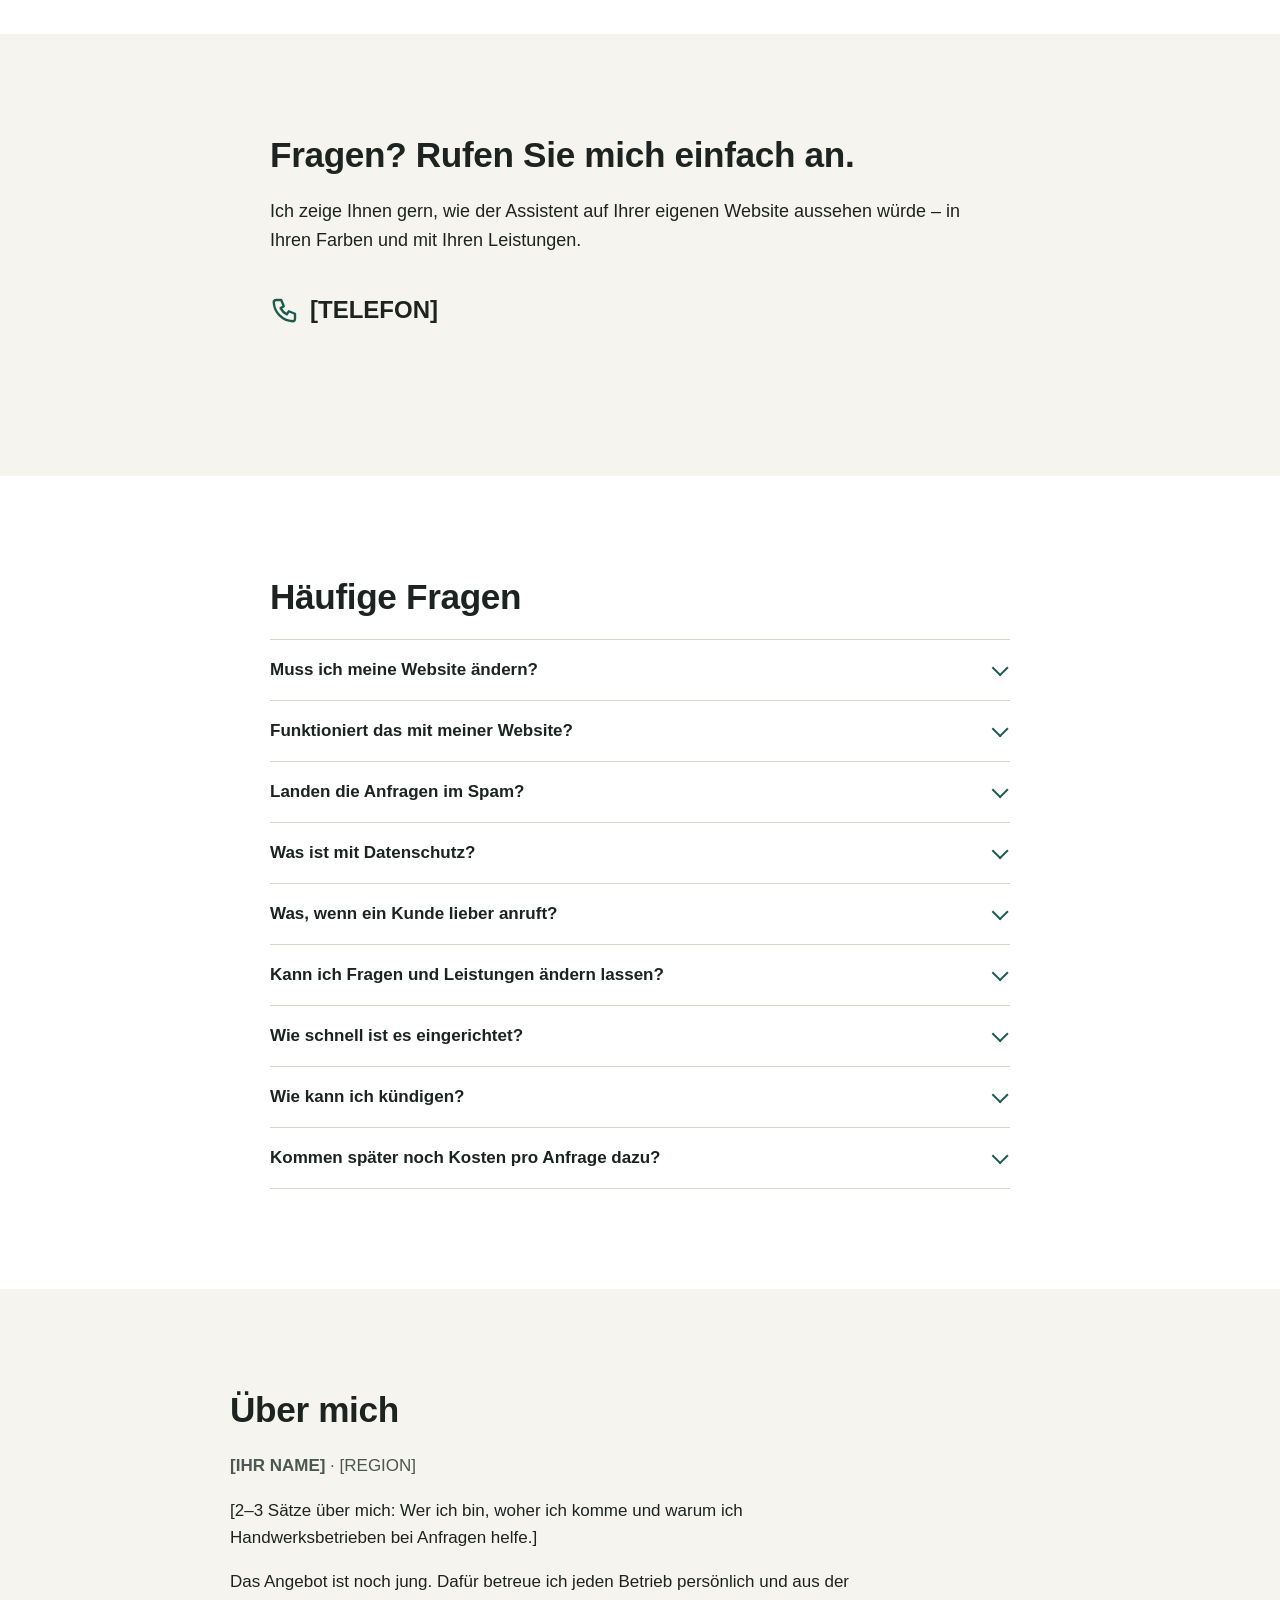
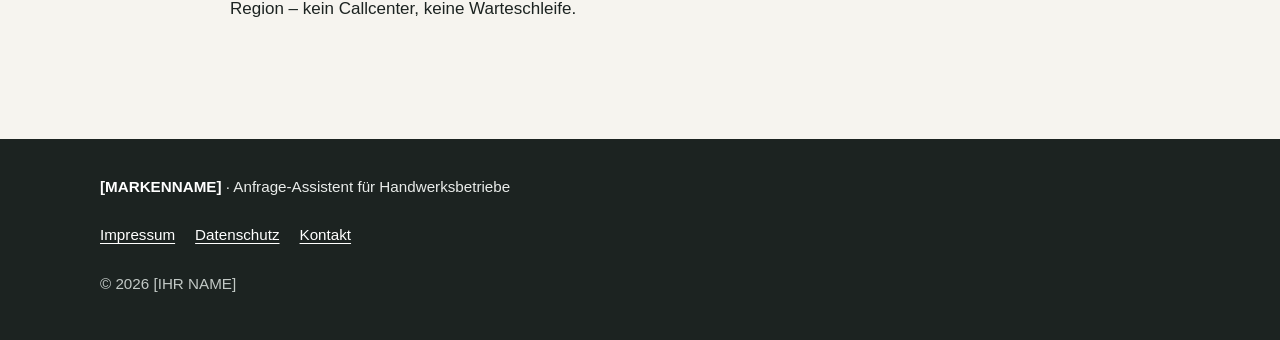
==== commit 6f890421: "Landingpage auf alle Handwerksbetriebe ausrichten, Browser-Cache umgehen - Neues Standard-Gewerk „ha" ====
--- a/index.html
+++ b/index.html
@@ -9,9 +9,9 @@
   <meta name="theme-color" content="#1E5B4F">
   <meta name="referrer" content="strict-origin-when-cross-origin">
   <link rel="icon" href="data:image/svg+xml,%3Csvg xmlns='http://www.w3.org/2000/svg' viewBox='0 0 32 32'%3E%3Crect width='32' height='32' rx='7' fill='%231E5B4F'/%3E%3Cpath d='M9 17l4.5 4.5L23 11' fill='none' stroke='%23E3A33B' stroke-width='3.5' stroke-linecap='round' stroke-linejoin='round'/%3E%3C/svg%3E">
-  <link rel="stylesheet" href="style.css">
-  <script src="config.js" defer></script>
-  <script src="app.js" defer></script>
+  <link rel="stylesheet" href="style.css?v=5">
+  <script src="config.js?v=5" defer></script>
+  <script src="app.js?v=5" defer></script>
 </head>
 <body>
 
@@ -49,6 +49,13 @@
   <symbol id="i-alert" viewBox="0 0 24 24"><path d="M12 3.5l9.5 16.5h-19zM12 10v4.5M12 17.2h.01"/></symbol>
   <symbol id="i-calendar" viewBox="0 0 24 24"><path d="M4 6h16v14H4zM4 10h16M8 3v4M16 3v4"/></symbol>
   <symbol id="i-cookie-off" viewBox="0 0 24 24"><circle cx="12" cy="12" r="9"/><path d="M5.6 5.6l12.8 12.8"/></symbol>
+  <symbol id="i-bolt" viewBox="0 0 24 24"><path d="M13 2.5L5 13.5h6l-1 8 8-11h-6z"/></symbol>
+  <symbol id="i-drop" viewBox="0 0 24 24"><path d="M12 3s6.5 7 6.5 11.5a6.5 6.5 0 0 1-13 0C5.5 10 12 3 12 3z"/></symbol>
+  <symbol id="i-hammer" viewBox="0 0 24 24"><path d="M14 4l6 6-2.5 2.5-6-6zM11.5 6.5L8 3.5 5.5 6l3.5 3M11 10L3.5 17.5a1.8 1.8 0 0 0 2.5 2.5L13.5 12.5"/></symbol>
+  <symbol id="i-roof" viewBox="0 0 24 24"><path d="M2.5 12L12 4l9.5 8M5 10v10h14V10M16 7V4h2.5v5"/></symbol>
+  <symbol id="i-window" viewBox="0 0 24 24"><path d="M5 3h14v18H5zM12 3v18M5 12h14"/></symbol>
+  <symbol id="i-door" viewBox="0 0 24 24"><path d="M6 21V3h12v18M3.5 21h17M14.5 12h.01"/></symbol>
+  <symbol id="i-flame" viewBox="0 0 24 24"><path d="M12 21a6 6 0 0 0 6-6c0-4-3-6-4-9-1.5 2-2.5 3-3 5-1-1-1.5-2-1.5-3C7 10 6 12.5 6 15a6 6 0 0 0 6 6z"/></symbol>
 </svg>
 
 <a class="skip-link" href="#inhalt">Zum Inhalt springen</a>
@@ -67,7 +74,7 @@
   <section class="hero" id="top" aria-labelledby="hero-title">
     <div class="wrap hero-grid">
       <div class="hero-text">
-        <p class="eyebrow" id="hero-for">Für Malerbetriebe im Münsterland</p>
+        <p class="eyebrow" id="hero-for">Für Handwerksbetriebe im Münsterland</p>
         <p class="greeting" id="hero-greeting" hidden></p>
         <h1 id="hero-title">Vollständige Anfragen mit Fotos – auch wenn Sie auf der Baustelle sind.</h1>
         <p class="lead">Ein Anfrage-Assistent für Ihre Website: Ihre Kunden beschreiben ihr Vorhaben in 2&nbsp;Minuten, Sie bekommen eine fertig sortierte E-Mail.</p>
@@ -88,16 +95,16 @@
         <div class="phone" id="demo-phone" role="img" aria-label="Vorschau: Im ersten Schritt wählt Ihr Kunde auf dem Handy die gewünschte Leistung aus.">
           <div class="phone-screen" aria-hidden="true">
             <div class="ph-status"><span>9:41</span><span class="ph-dots"></span></div>
-            <div class="ph-top"><span class="ph-firm" id="phone-firm">Ihr Malerbetrieb</span></div>
+            <div class="ph-top"><span class="ph-firm" id="phone-firm">Ihr Betrieb</span></div>
             <div class="ph-body">
               <div class="ph-progress"><span>Schritt 1 von 6</span><span class="ph-bar"><span></span></span></div>
               <p class="ph-q">Was dürfen wir für Sie tun?</p>
               <div class="ph-tiles" id="phone-tiles">
-                <span class="ph-tile is-selected"><svg class="icon"><use href="#i-roller"/></svg>Innenanstrich</span>
-                <span class="ph-tile"><svg class="icon"><use href="#i-house"/></svg>Fassade</span>
-                <span class="ph-tile"><svg class="icon"><use href="#i-wallpaper"/></svg>Tapezieren</span>
-                <span class="ph-tile"><svg class="icon"><use href="#i-brush"/></svg>Lackierarbeiten</span>
-                <span class="ph-tile"><svg class="icon"><use href="#i-floor"/></svg>Bodenbeläge</span>
+                <span class="ph-tile is-selected"><svg class="icon"><use href="#i-house"/></svg>Renovierung</span>
+                <span class="ph-tile"><svg class="icon"><use href="#i-wrench"/></svg>Reparatur</span>
+                <span class="ph-tile"><svg class="icon"><use href="#i-hammer"/></svg>Neu einbauen</span>
+                <span class="ph-tile"><svg class="icon"><use href="#i-clock"/></svg>Wartung</span>
+                <span class="ph-tile"><svg class="icon"><use href="#i-alert"/></svg>Notfall</span>
                 <span class="ph-tile"><svg class="icon"><use href="#i-more"/></svg>Etwas anderes</span>
               </div>
               <span class="ph-next">Weiter</span>
@@ -120,11 +127,11 @@
         </li>
         <li>
           <span class="problem-icon" aria-hidden="true"><svg class="icon"><use href="#i-message"/></svg></span>
-          <p id="problem-vague">„Bitte um Angebot fürs Wohnzimmer.“ Keine Maße, kein Foto, keine Telefonnummer.</p>
+          <p id="problem-vague">„Bitte um ein Angebot.“ Keine Maße, kein Foto, keine Telefonnummer.</p>
         </li>
         <li>
           <span class="problem-icon" aria-hidden="true"><svg class="icon"><use href="#i-car"/></svg></span>
-          <p>Sie fahren eine halbe Stunde raus, nur um zu sehen, wie groß die Fläche ist.</p>
+          <p>Sie fahren eine halbe Stunde raus, nur um zu sehen, was eigentlich zu tun ist.</p>
         </li>
         <li>
           <span class="problem-icon" aria-hidden="true"><svg class="icon"><use href="#i-map-off"/></svg></span>
@@ -182,13 +189,13 @@
           <div class="mail-head">
             <p><span class="mh-label">Von</span> Anfrage-Assistent <span class="muted">&lt;anfrage@ihr-betrieb.de&gt;</span></p>
             <p><span class="mh-label">Antwort an</span> <span id="mail-replyto">Sabine Beispiel</span> <span class="marker" aria-label="Markierung 4">4</span></p>
-            <p class="mail-subject"><span class="mh-label">Betreff</span> <strong id="mail-subject">[DRINGEND] Neue Anfrage: Fassade · 46414 Rhede · MB-2026-4821</strong></p>
+            <p class="mail-subject"><span class="mh-label">Betreff</span> <strong id="mail-subject">[DRINGEND] Neue Anfrage: Renovierung · 46414 Rhede · HW-2026-4821</strong></p>
           </div>
           <div class="mail-body">
             <p class="urgency" id="mail-urgency"><svg class="icon" aria-hidden="true"><use href="#i-alert"/></svg> <span id="mail-urgency-text">Dringend – Beginn in den nächsten 2 Wochen gewünscht</span> <span class="marker" aria-label="Markierung 1">1</span></p>
 
             <dl class="facts">
-              <div><dt>Leistung</dt><dd id="mail-leistung">Fassade</dd></div>
+              <div><dt>Leistung</dt><dd id="mail-leistung">Renovierung</dd></div>
               <div><dt>Ort</dt><dd id="mail-ort">46414 Rhede</dd></div>
               <div><dt>Beginn</dt><dd id="mail-beginn">in den nächsten 2 Wochen</dd></div>
               <div><dt>Rückruf</dt><dd id="mail-rueckruf">werktags ab 17 Uhr</dd></div>
@@ -210,7 +217,7 @@
 
         <ol class="mail-notes">
           <li><span class="marker" aria-hidden="true">1</span><div><h3>Dringlichkeit sofort sichtbar</h3><p>Eilige Anfragen erkennen Sie schon am Betreff und am farbigen Balken.</p></div></li>
-          <li><span class="marker" aria-hidden="true">2</span><div><h3>Alle Maße und Wünsche auf einen Blick</h3><p>Keine Rückfrage, wie groß die Fläche ist oder was genau gemacht werden soll.</p></div></li>
+          <li><span class="marker" aria-hidden="true">2</span><div><h3>Alle Maße und Wünsche auf einen Blick</h3><p>Keine Rückfrage, wie groß, wie alt oder was genau gemacht werden soll.</p></div></li>
           <li><span class="marker" aria-hidden="true">3</span><div><h3>Fotos statt Anfahrt</h3><p>Oft reichen die Bilder für ein erstes Angebot. Die Besichtigung machen Sie dann nur noch, wenn es wirklich nötig ist.</p></div></li>
           <li><span class="marker" aria-hidden="true">4</span><div><h3>„Antworten“ geht direkt an den Kunden</h3><p>Kein Abtippen von Adressen. Einfach auf „Antworten“ tippen und das Angebot schicken.</p></div></li>
         </ol>
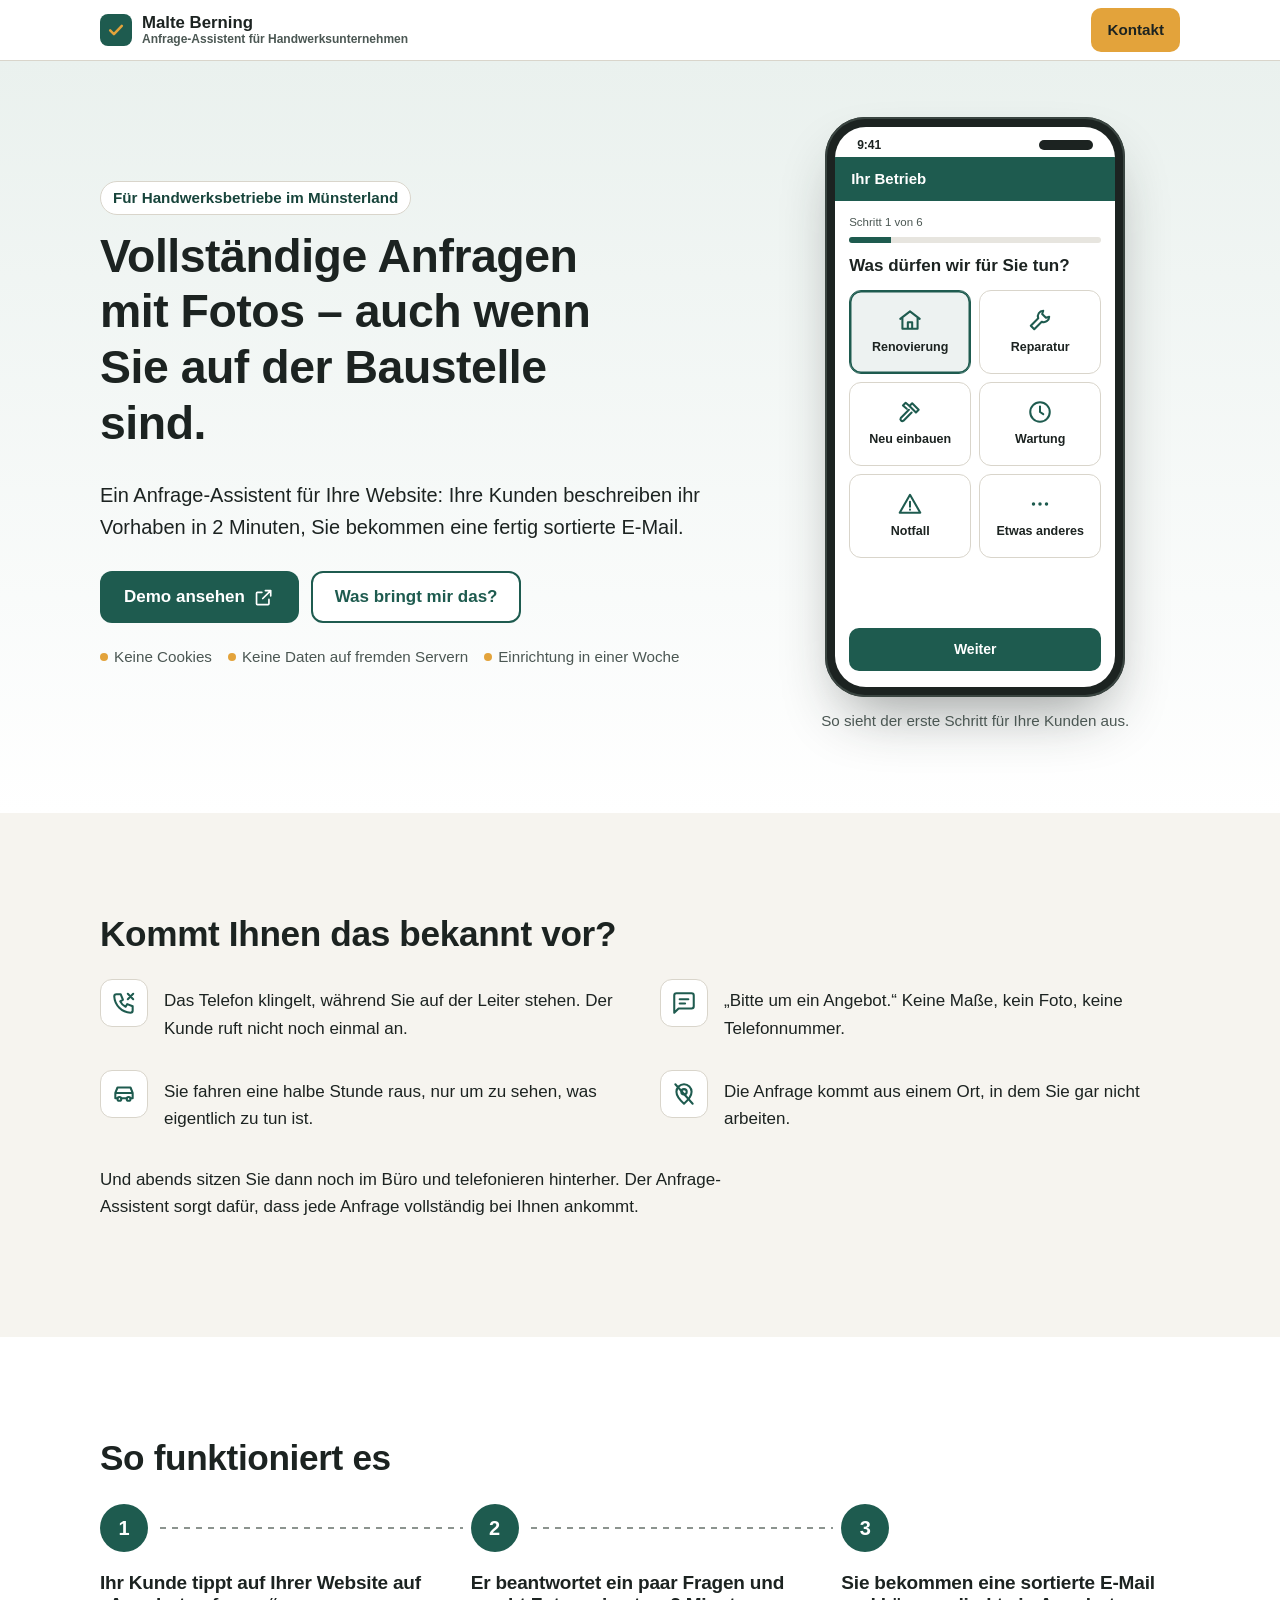
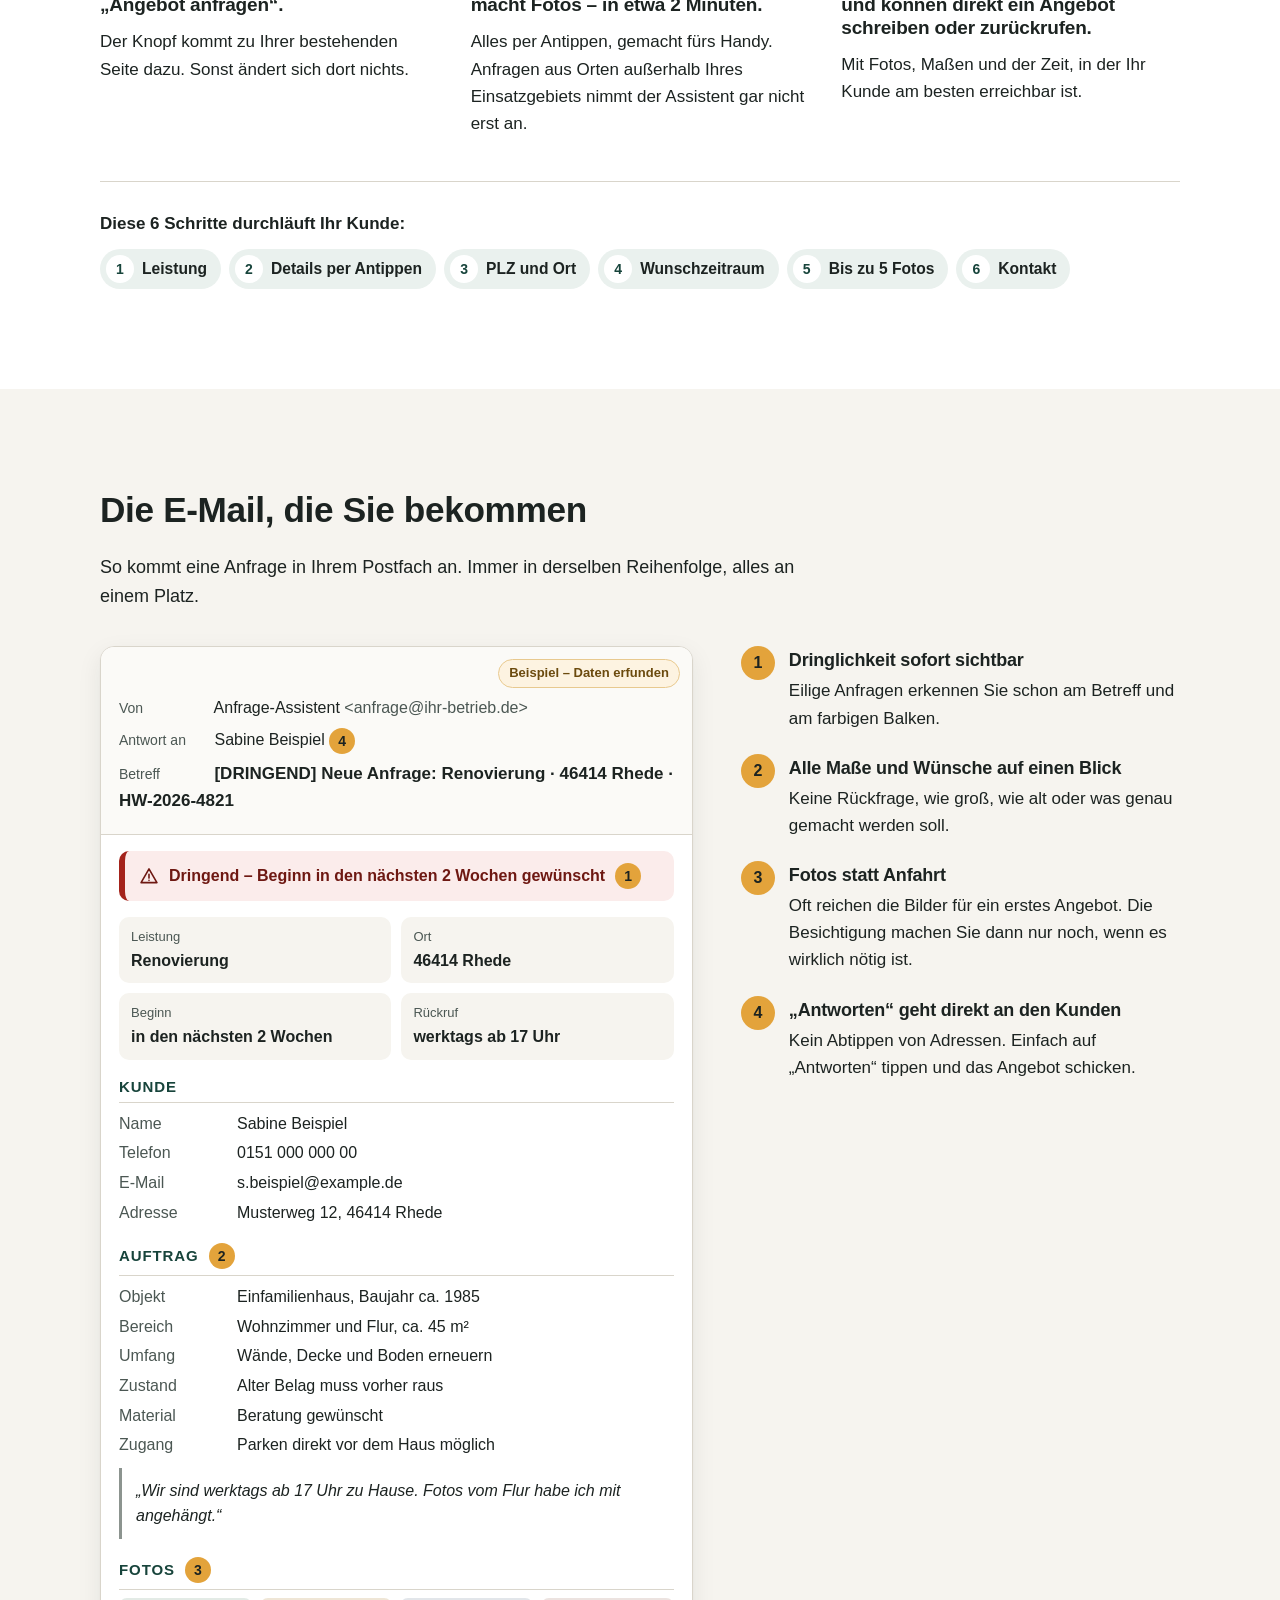
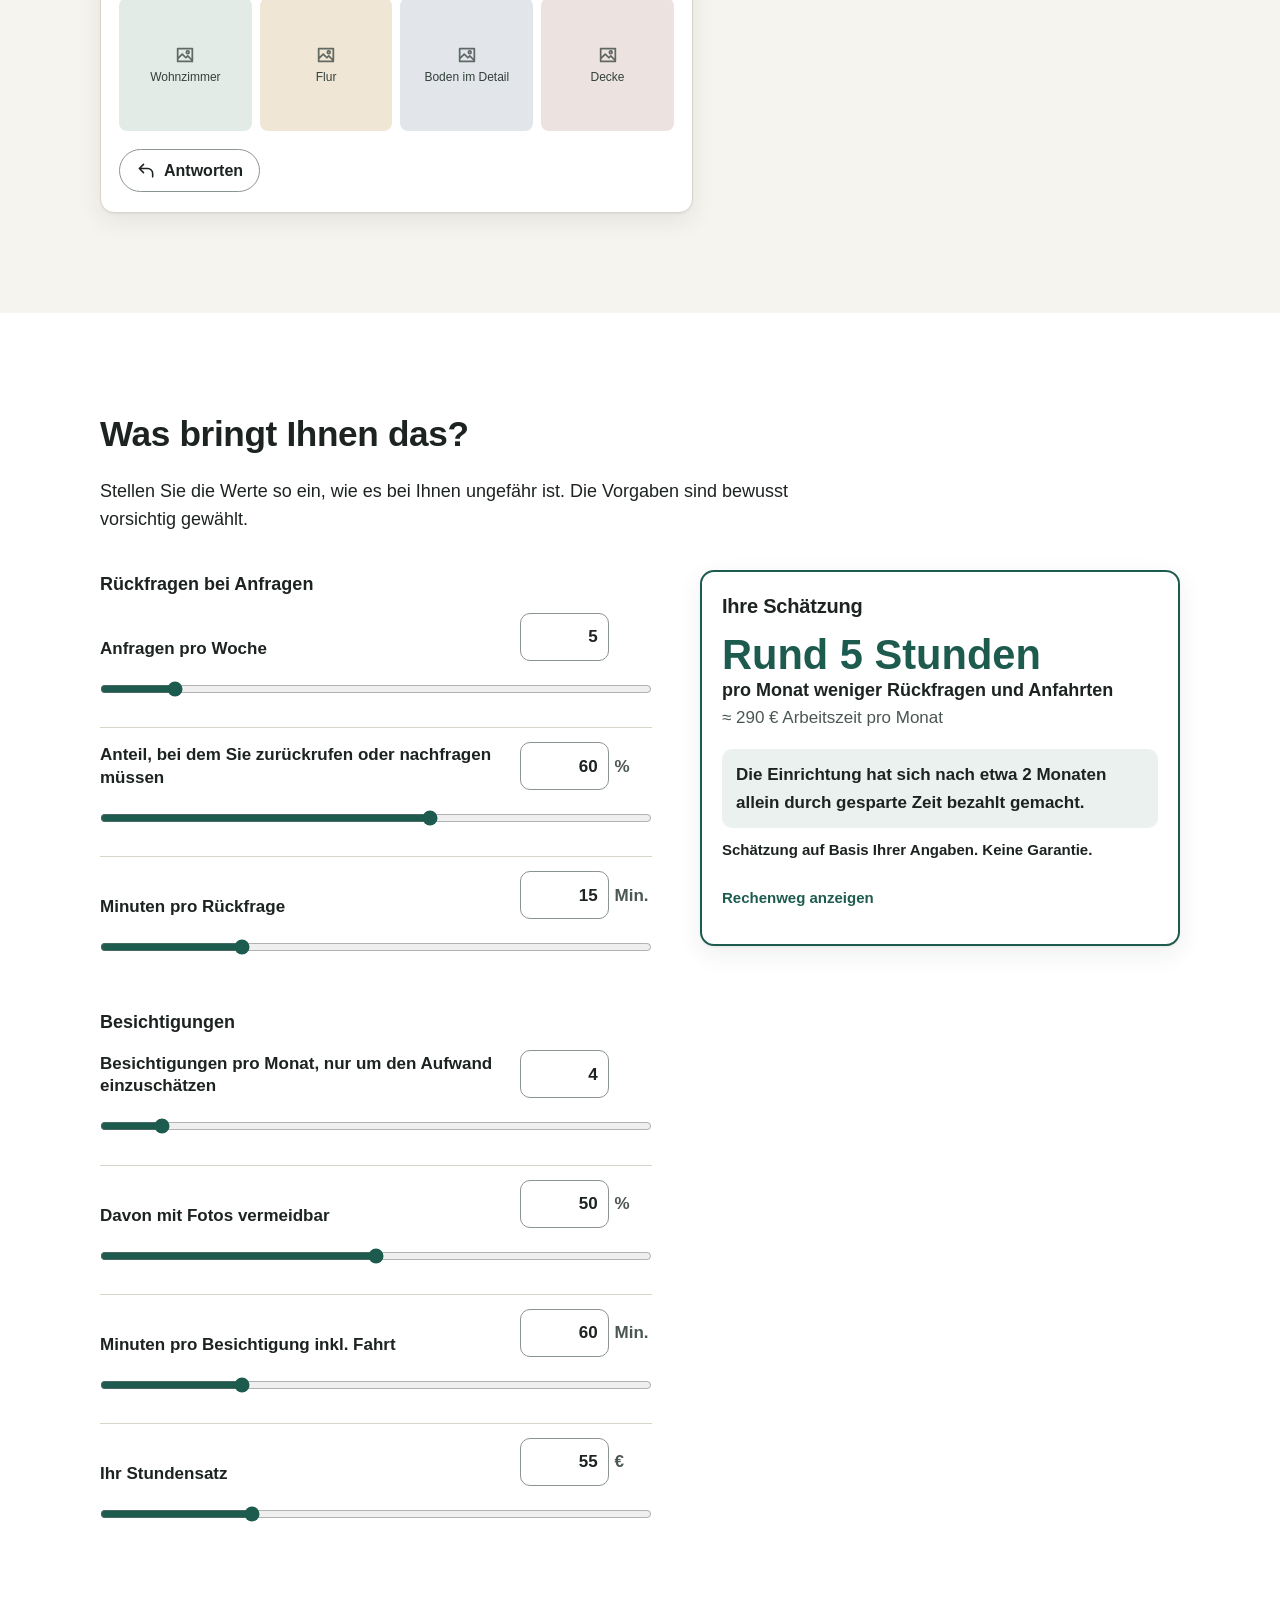
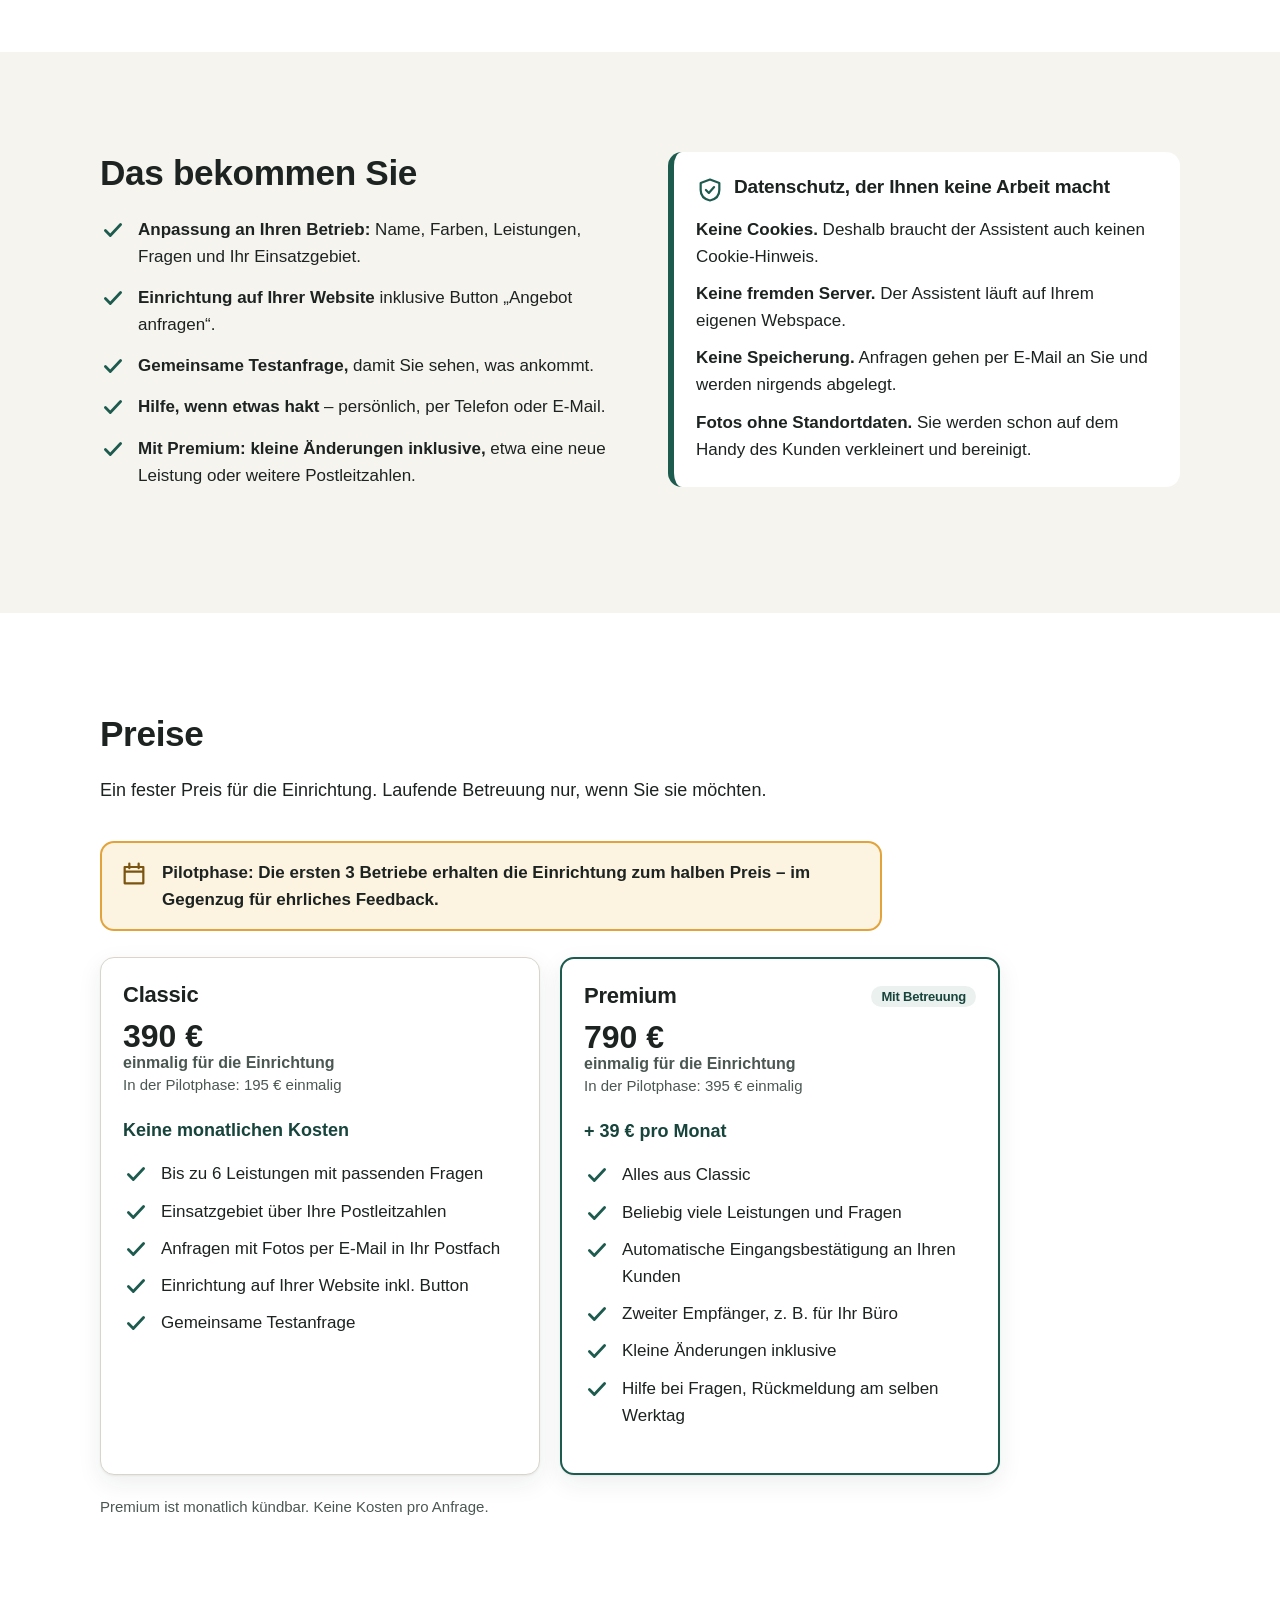
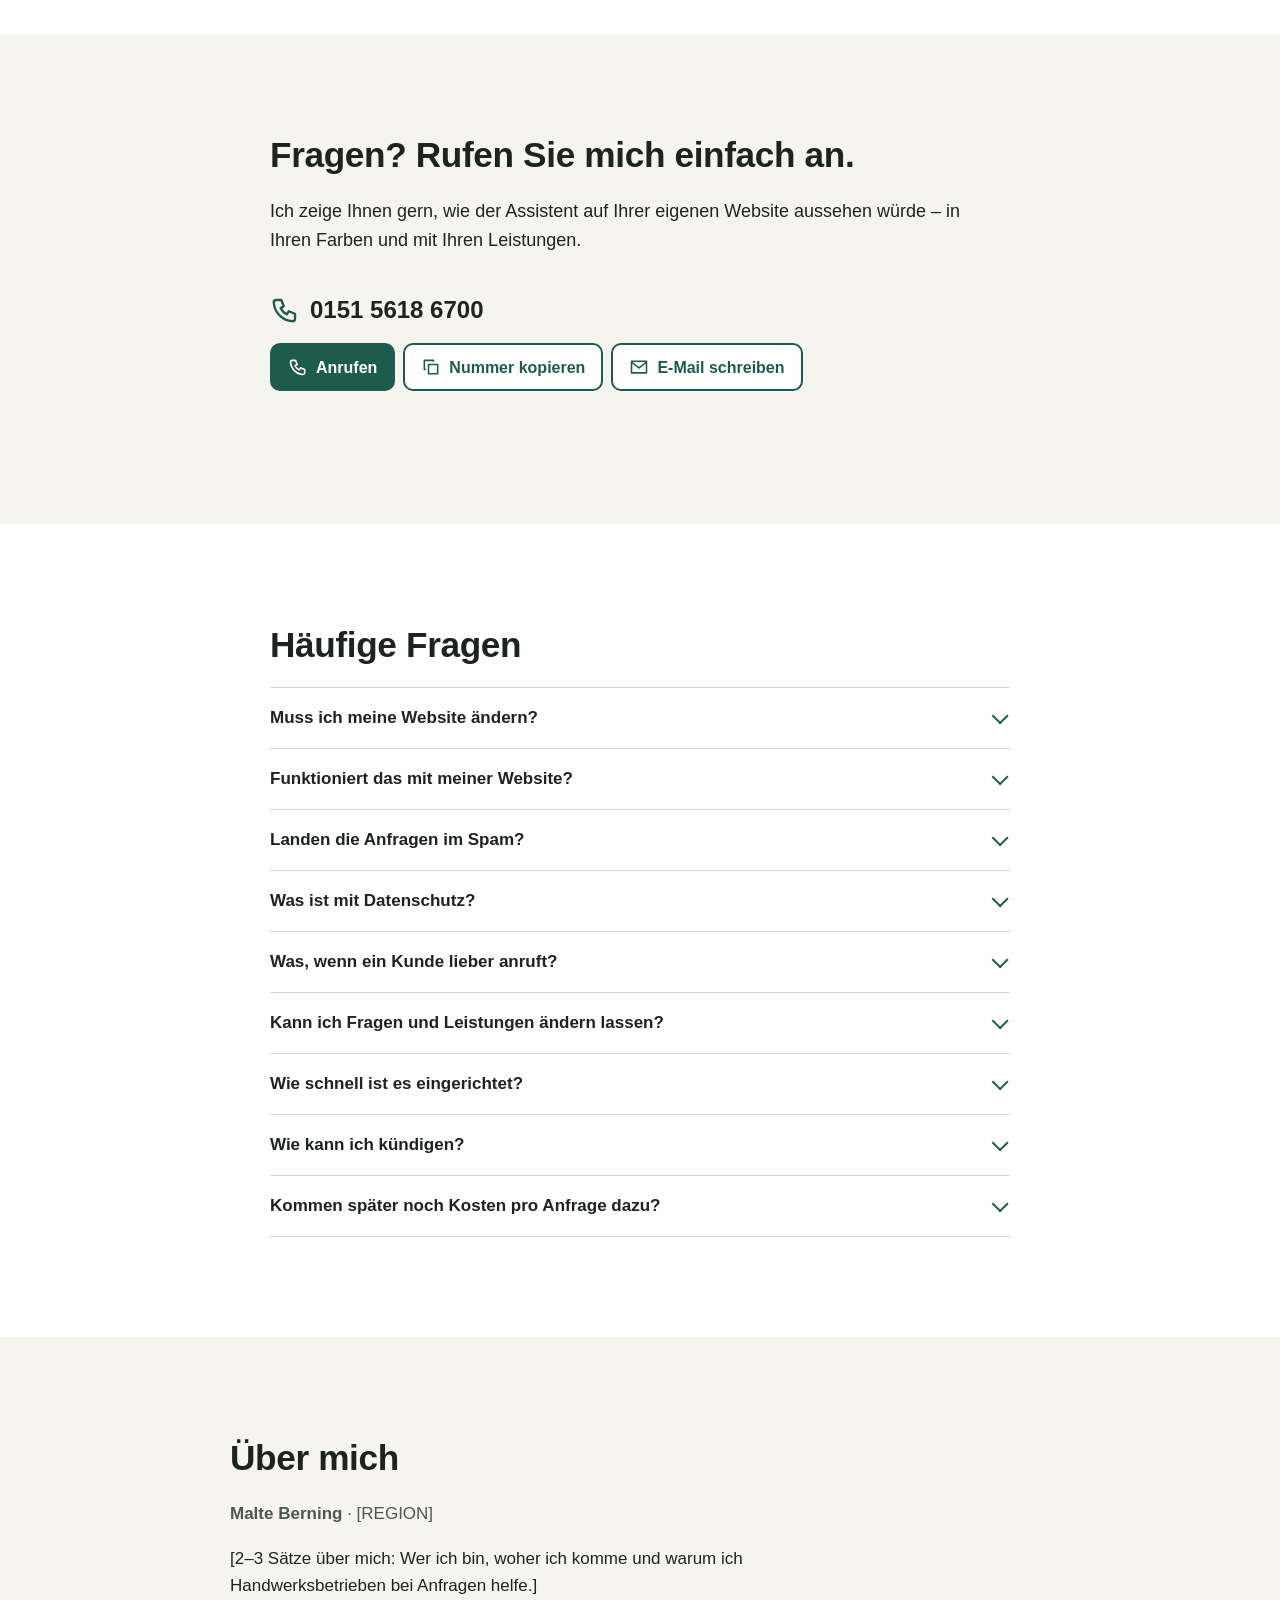
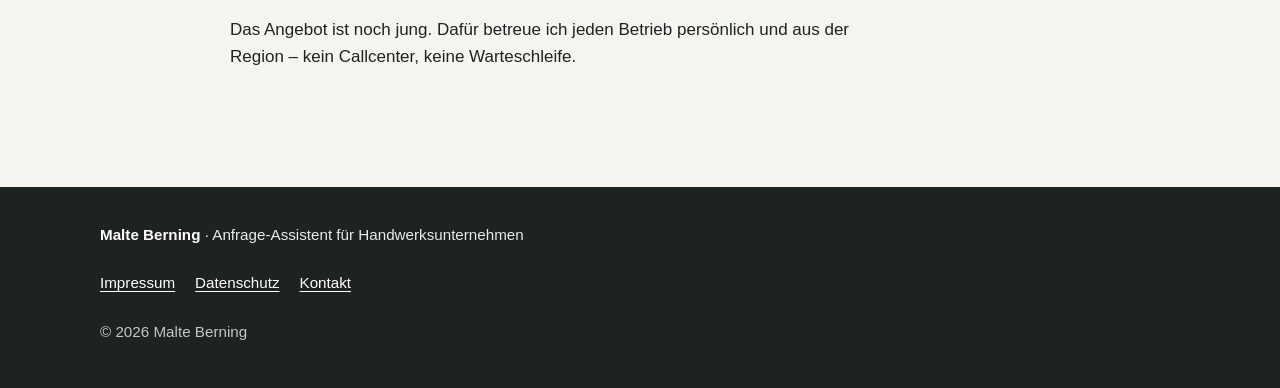
==== commit 02d3c481: "Name, Telefon und E-Mail eintragen - Kopfzeile: „Malte Berning“ mit Zusatz „Anfrage-Assistent für   " ====
--- a/index.html
+++ b/index.html
@@ -4,14 +4,14 @@
   <meta charset="utf-8">
   <meta name="viewport" content="width=device-width, initial-scale=1">
   <meta name="robots" content="noindex, nofollow">
-  <title>Anfrage-Assistent für Handwerksbetriebe</title>
+  <title>Malte Berning – Anfrage-Assistent für Handwerksunternehmen</title>
   <meta name="description" content="Vollständige Anfragen mit Fotos – auch wenn Sie auf der Baustelle sind. Ein Anfrage-Assistent für die Website von Handwerksbetrieben. Ohne Cookies, ohne fremde Server.">
   <meta name="theme-color" content="#1E5B4F">
   <meta name="referrer" content="strict-origin-when-cross-origin">
   <link rel="icon" href="data:image/svg+xml,%3Csvg xmlns='http://www.w3.org/2000/svg' viewBox='0 0 32 32'%3E%3Crect width='32' height='32' rx='7' fill='%231E5B4F'/%3E%3Cpath d='M9 17l4.5 4.5L23 11' fill='none' stroke='%23E3A33B' stroke-width='3.5' stroke-linecap='round' stroke-linejoin='round'/%3E%3C/svg%3E">
-  <link rel="stylesheet" href="style.css?v=5">
-  <script src="config.js?v=5" defer></script>
-  <script src="app.js?v=5" defer></script>
+  <link rel="stylesheet" href="style.css?v=6">
+  <script src="config.js?v=6" defer></script>
+  <script src="app.js?v=6" defer></script>
 </head>
 <body>
 
@@ -63,7 +63,7 @@
 <!-- 1. Kopfzeile -->
 <header class="site-header">
   <div class="wrap header-inner">
-    <a class="logo" href="#top"><span class="logo-mark" aria-hidden="true"><svg class="icon"><use href="#i-check"/></svg></span><span data-brand>[MARKENNAME]</span></a>
+    <a class="logo" href="#top"><span class="logo-mark" aria-hidden="true"><svg class="icon"><use href="#i-check"/></svg></span><span class="logo-text"><span class="logo-name" data-brand>Malte Berning</span><span class="logo-tagline" data-tagline>Anfrage-Assistent für Handwerksunternehmen</span></span></a>
     <a class="btn btn-accent btn-small" href="#kontakt">Kontakt</a>
   </div>
 </header>
@@ -308,7 +308,7 @@
       <h2 id="kontakt-title">Fragen? Rufen Sie mich einfach an.</h2>
       <p class="section-lead">Ich zeige Ihnen gern, wie der Assistent auf Ihrer eigenen Website aussehen würde – in Ihren Farben und mit Ihren Leistungen.</p>
       <div class="direct">
-        <p class="direct-phone"><svg class="icon" aria-hidden="true"><use href="#i-phone"/></svg> <span class="phone-number" data-phone>[TELEFON]</span></p>
+        <p class="direct-phone"><svg class="icon" aria-hidden="true"><use href="#i-phone"/></svg> <span class="phone-number" data-phone>0151 5618 6700</span></p>
         <div class="btn-row btn-row-tight">
           <a class="btn btn-primary btn-small" data-tel href="#kontakt"><svg class="icon" aria-hidden="true"><use href="#i-phone"/></svg> Anrufen</a>
           <button type="button" class="btn btn-secondary btn-small" data-copy-phone><svg class="icon" aria-hidden="true"><use href="#i-copy"/></svg> Nummer kopieren</button>
@@ -334,7 +334,7 @@
       <div class="about-photo-slot" id="about-photo-slot" hidden></div>
       <div>
         <h2 id="ueber-title">Über mich</h2>
-        <p class="about-name"><strong id="about-name">[IHR NAME]</strong> · <span id="about-region">[REGION]</span></p>
+        <p class="about-name"><strong id="about-name">Malte Berning</strong> · <span id="about-region">[REGION]</span></p>
         <p id="about-text">[2–3 Sätze über mich]</p>
         <p>Das Angebot ist noch jung. Dafür betreue ich jeden Betrieb persönlich und aus der Region – kein Callcenter, keine Warteschleife.</p>
       </div>
@@ -346,7 +346,7 @@
 <!-- 12. Fußzeile -->
 <footer class="site-footer">
   <div class="wrap footer-inner">
-    <p><strong data-brand>[MARKENNAME]</strong> · <span data-tagline>Anfrage-Assistent für Handwerksbetriebe</span></p>
+    <p><strong data-brand>Malte Berning</strong> · <span data-tagline>Anfrage-Assistent für Handwerksunternehmen</span></p>
     <nav aria-label="Rechtliches und Kontakt">
       <ul>
         <li><a href="impressum.html">Impressum</a></li>
@@ -354,7 +354,7 @@
         <li><a data-mailto href="#kontakt">Kontakt</a></li>
       </ul>
     </nav>
-    <p class="muted">© <span id="year">2026</span> <span data-owner>[IHR NAME]</span></p>
+    <p class="muted">© <span id="year">2026</span> <span data-owner>Malte Berning</span></p>
   </div>
 </footer>
 
--- a/style.css
+++ b/style.css
@@ -128,7 +128,9 @@
   color: var(--ink); font-weight: 800; font-size: 1.05rem; text-decoration: none;
   overflow: hidden; white-space: nowrap; text-overflow: ellipsis; min-width: 0;
 }
-.logo span:last-child { overflow: hidden; text-overflow: ellipsis; }
+.logo-text { display: flex; flex-direction: column; min-width: 0; line-height: 1.15; }
+.logo-name { overflow: hidden; text-overflow: ellipsis; white-space: nowrap; }
+.logo-tagline { font-size: .75rem; font-weight: 600; color: var(--muted); white-space: normal; line-height: 1.25; }
 .logo-mark {
   display: inline-grid; place-items: center; width: 32px; height: 32px; flex: none;
   background: var(--primary); color: var(--accent); border-radius: 8px;
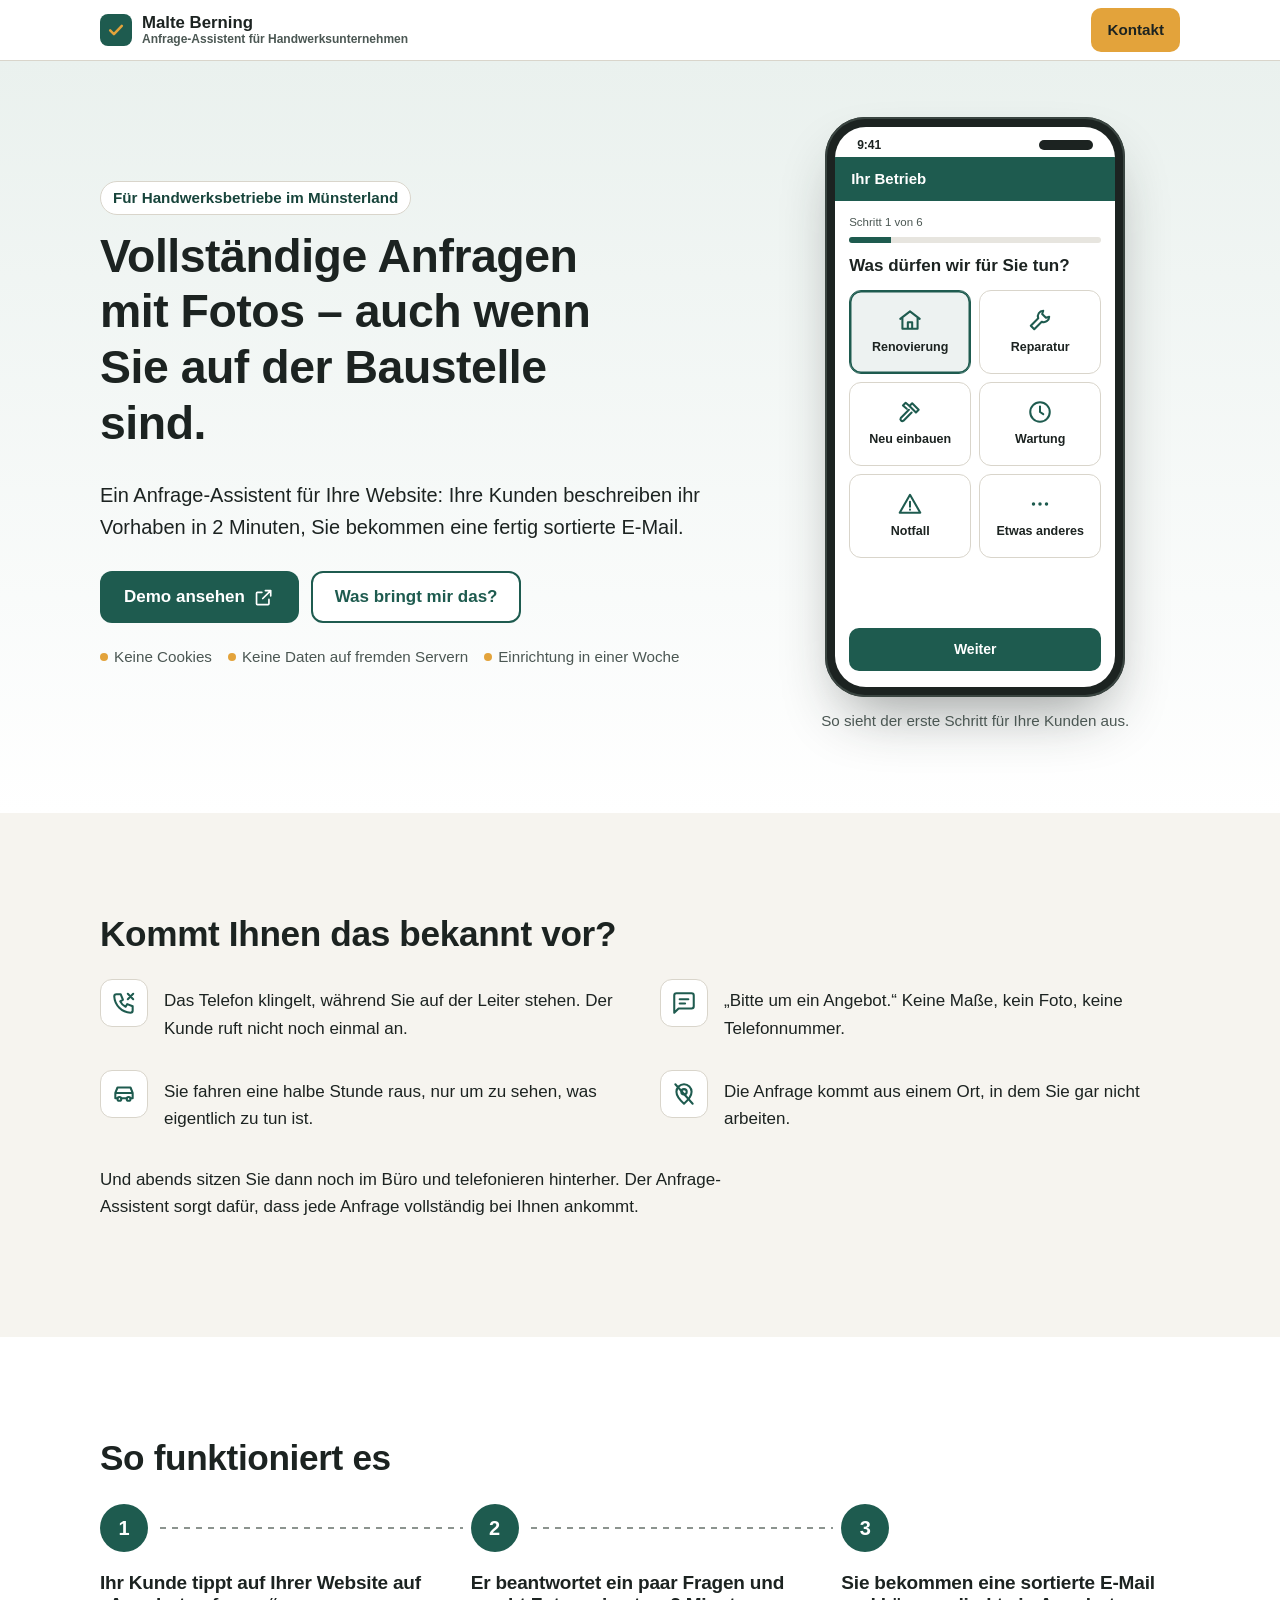
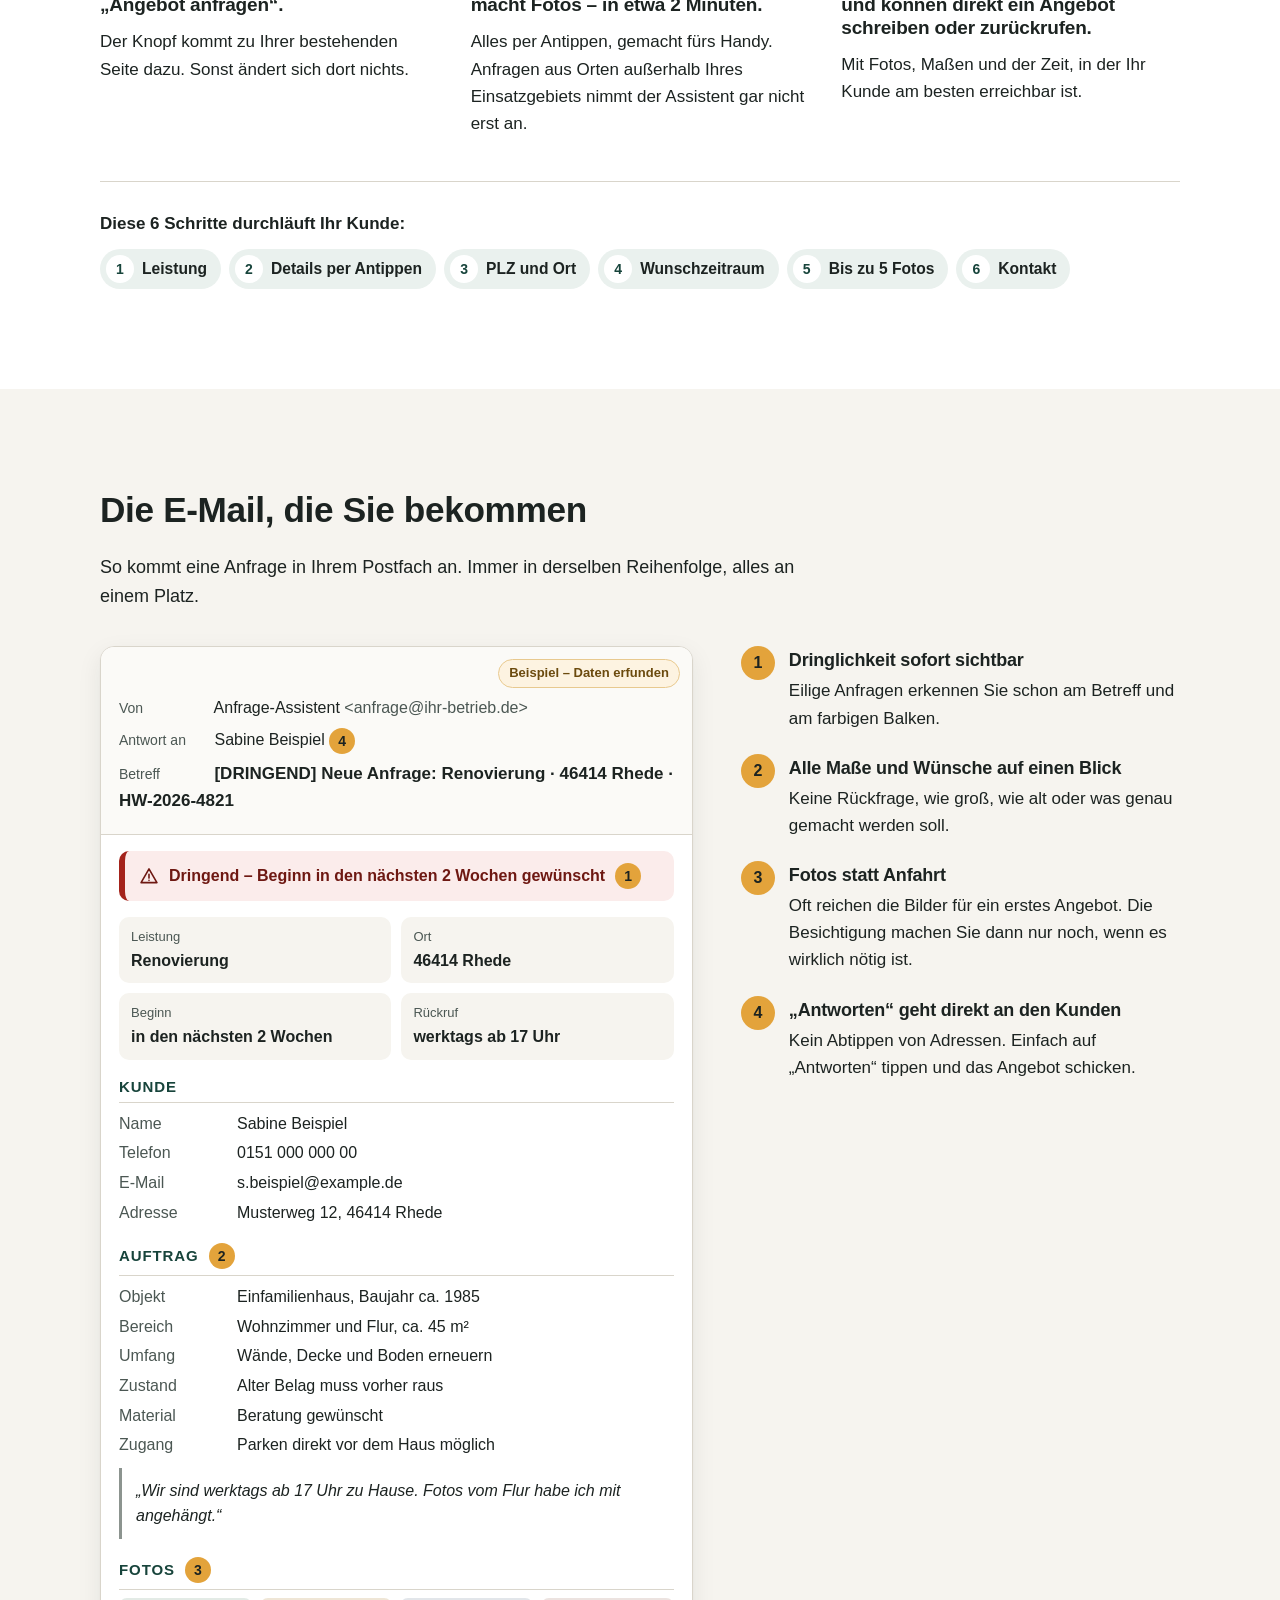
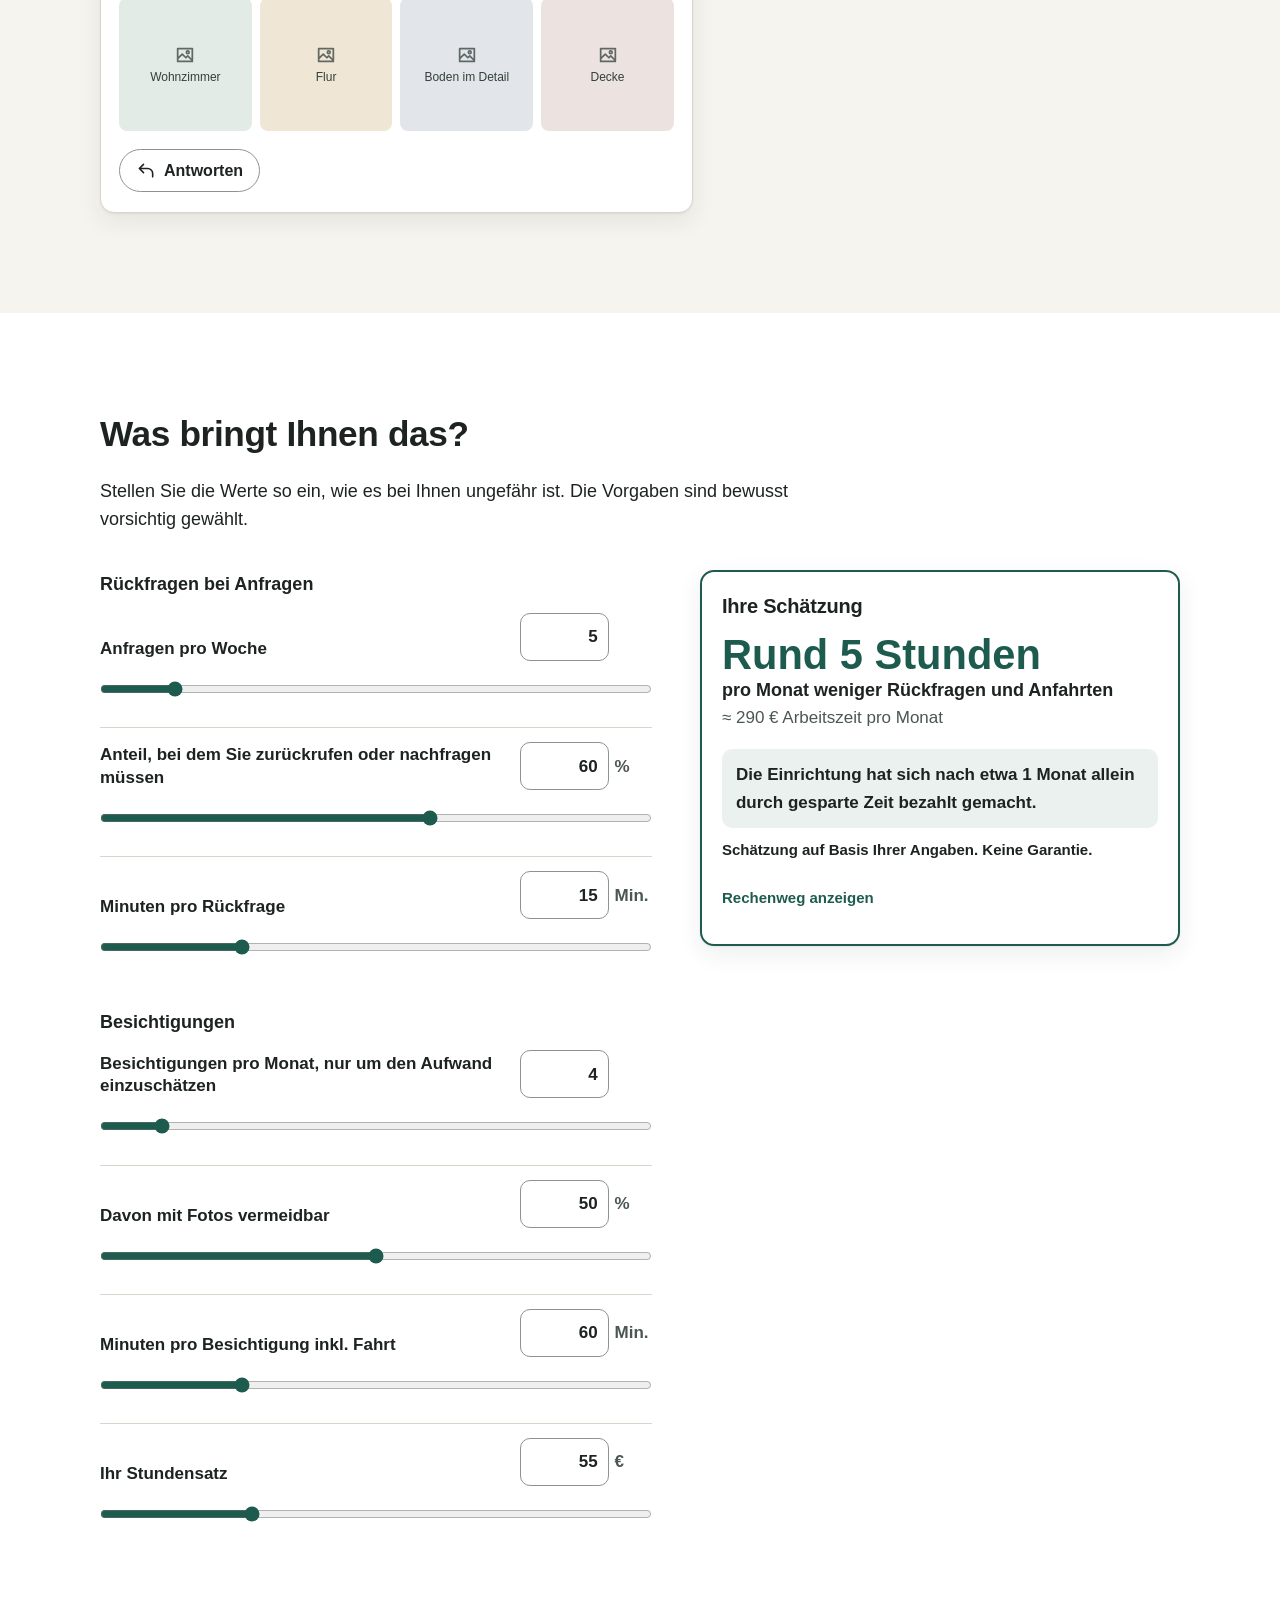
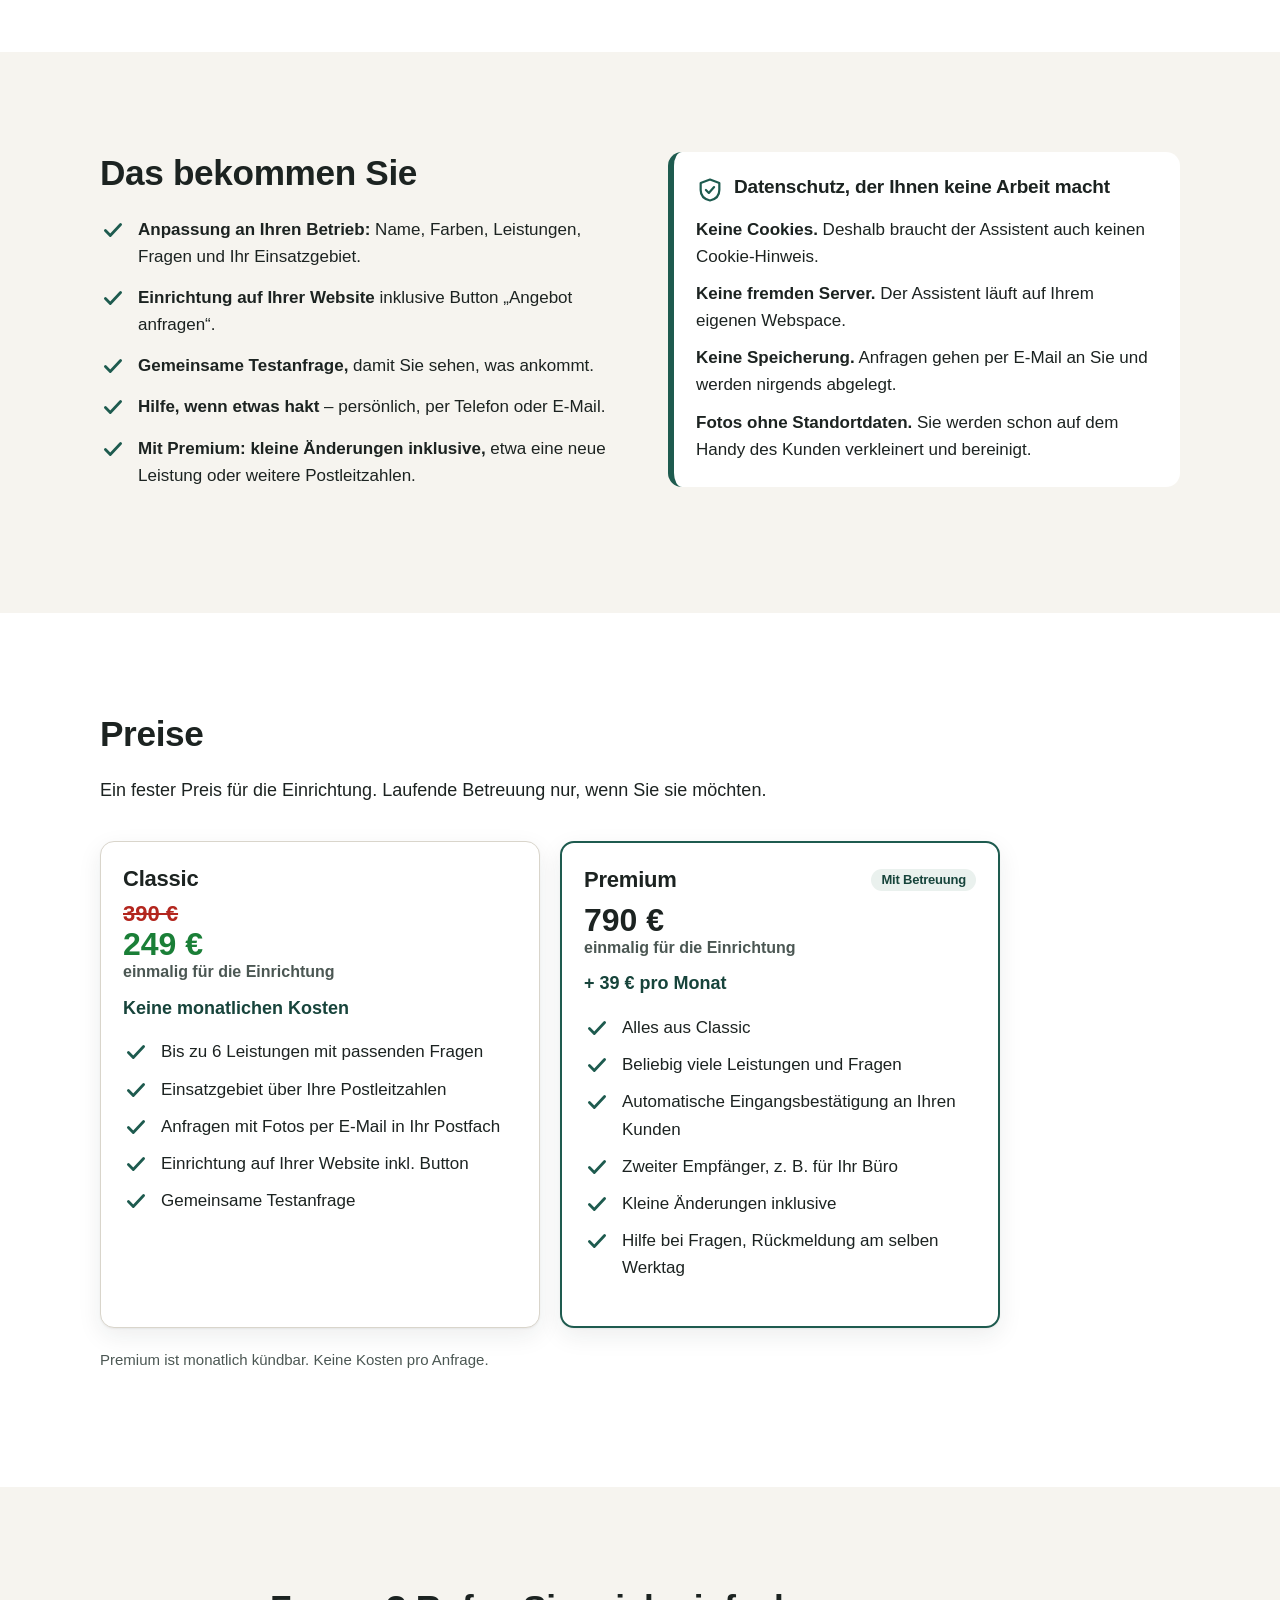
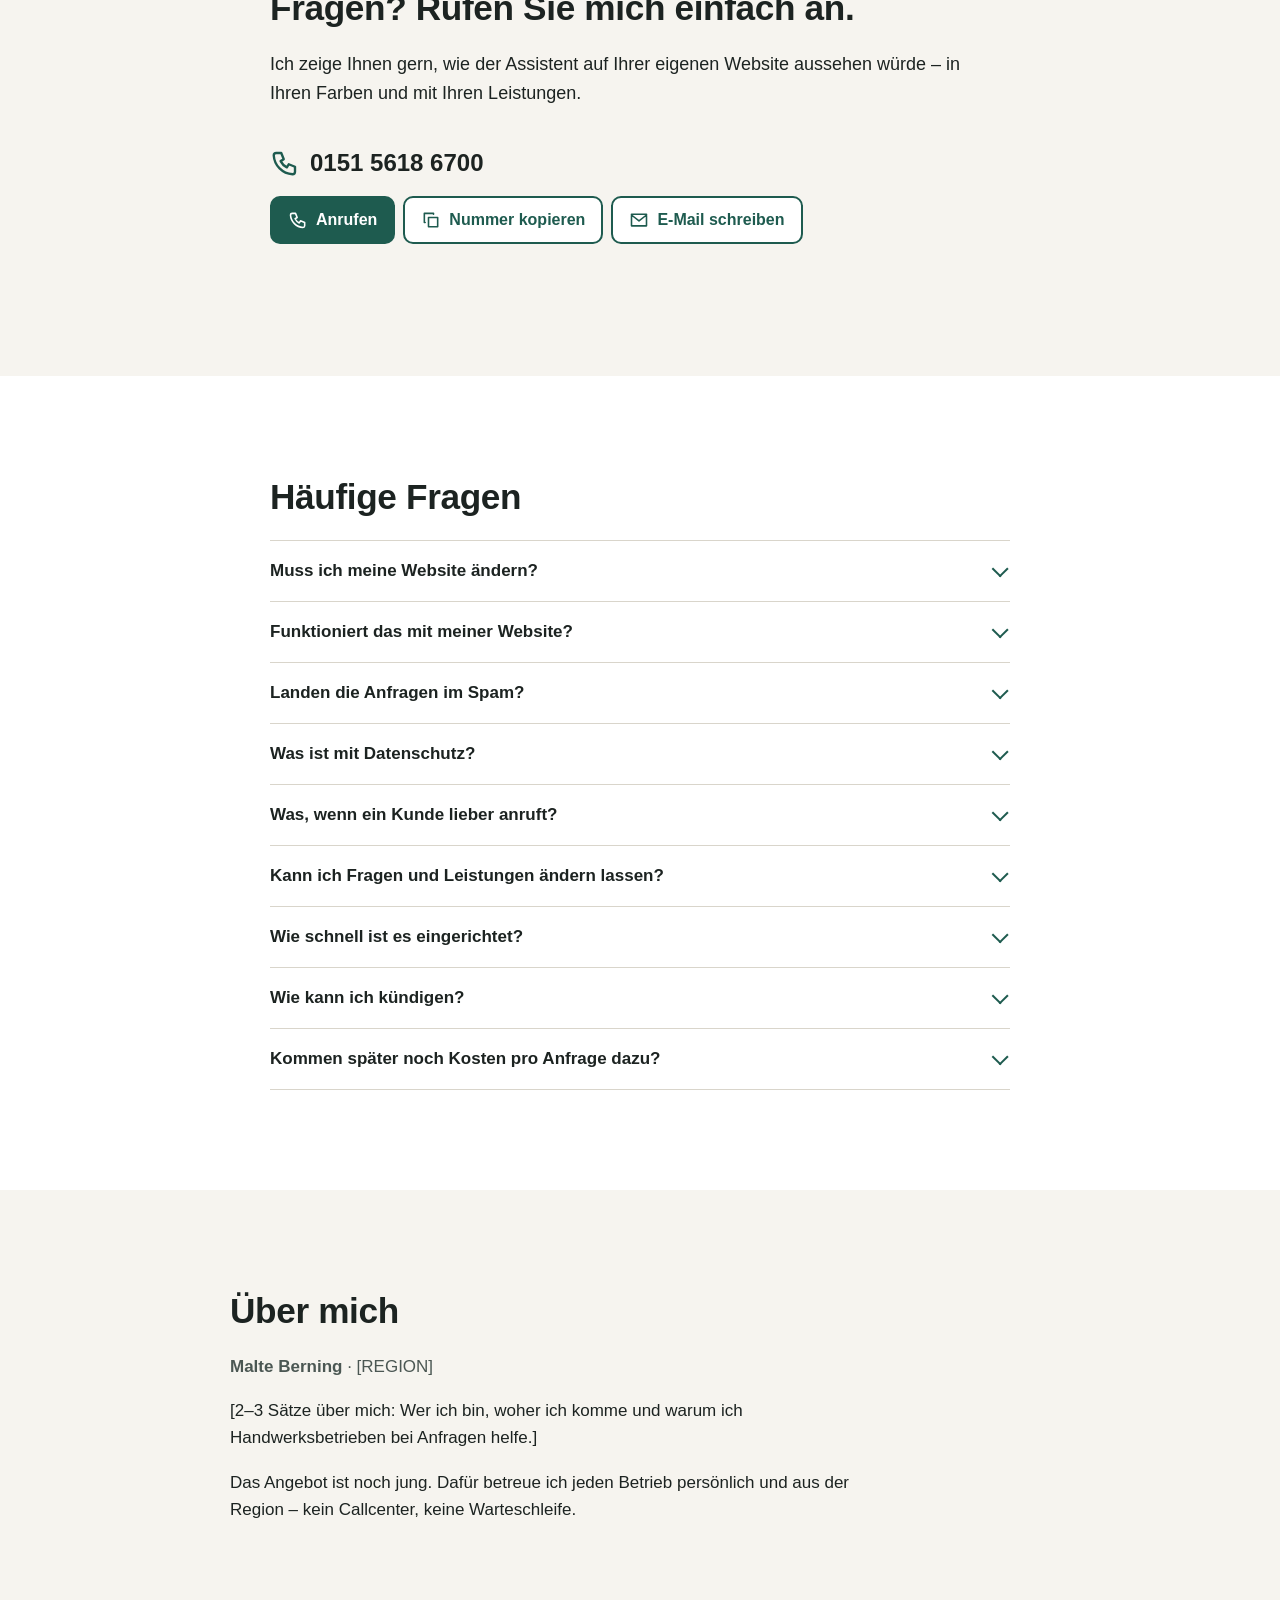
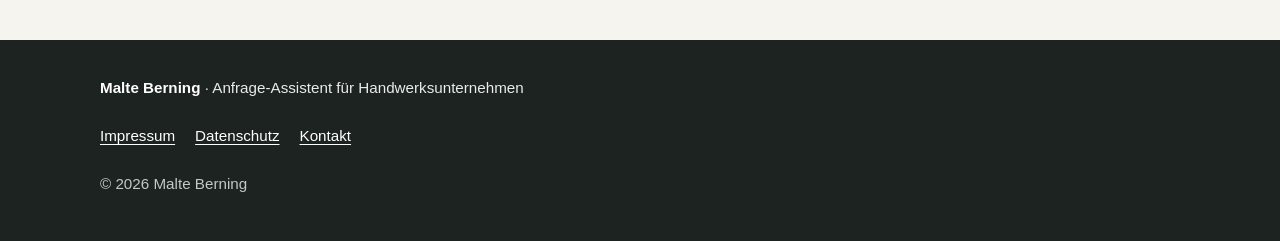
==== commit 50c75328: "Pilotphase entfernen, Angebotspreis für Classic - Pilotangebot ausgeschaltet (pricing.pilot.enabled:" ====
--- a/index.html
+++ b/index.html
@@ -9,9 +9,9 @@
   <meta name="theme-color" content="#1E5B4F">
   <meta name="referrer" content="strict-origin-when-cross-origin">
   <link rel="icon" href="data:image/svg+xml,%3Csvg xmlns='http://www.w3.org/2000/svg' viewBox='0 0 32 32'%3E%3Crect width='32' height='32' rx='7' fill='%231E5B4F'/%3E%3Cpath d='M9 17l4.5 4.5L23 11' fill='none' stroke='%23E3A33B' stroke-width='3.5' stroke-linecap='round' stroke-linejoin='round'/%3E%3C/svg%3E">
-  <link rel="stylesheet" href="style.css?v=6">
-  <script src="config.js?v=6" defer></script>
-  <script src="app.js?v=6" defer></script>
+  <link rel="stylesheet" href="style.css?v=7">
+  <script src="config.js?v=7" defer></script>
+  <script src="app.js?v=7" defer></script>
 </head>
 <body>
 
--- a/style.css
+++ b/style.css
@@ -416,8 +416,9 @@
 .price-tag { font-size: .8125rem; font-weight: 700; padding: 3px 10px; border-radius: 999px; background: var(--bg-tint); color: var(--primary-dark); }
 .price-once { margin: 0; font-size: 2rem; font-weight: 800; line-height: 1.15; }
 .price-once small { display: block; font-size: 1rem; font-weight: 600; color: var(--muted); }
-.price-once s { color: var(--muted); font-weight: 600; font-size: 1.25rem; margin-right: 6px; }
-.price-monthly { margin: 4px 0 16px; font-size: 1.125rem; font-weight: 700; color: var(--primary-dark); }
+.price-old { display: block; color: #b3261e; font-size: 1.375rem; font-weight: 700; text-decoration-thickness: 2px; }
+.price-sale { display: block; color: #1a7f37; }
+.price-monthly { margin: 12px 0 16px; font-size: 1.125rem; font-weight: 700; color: var(--primary-dark); }
 .price .checklist { margin: 0 0 20px; gap: 10px; }
 .price .btn { margin-top: auto; }
 .price-notes { margin-top: 20px; color: var(--muted); font-size: .9375rem; max-width: 46em; }
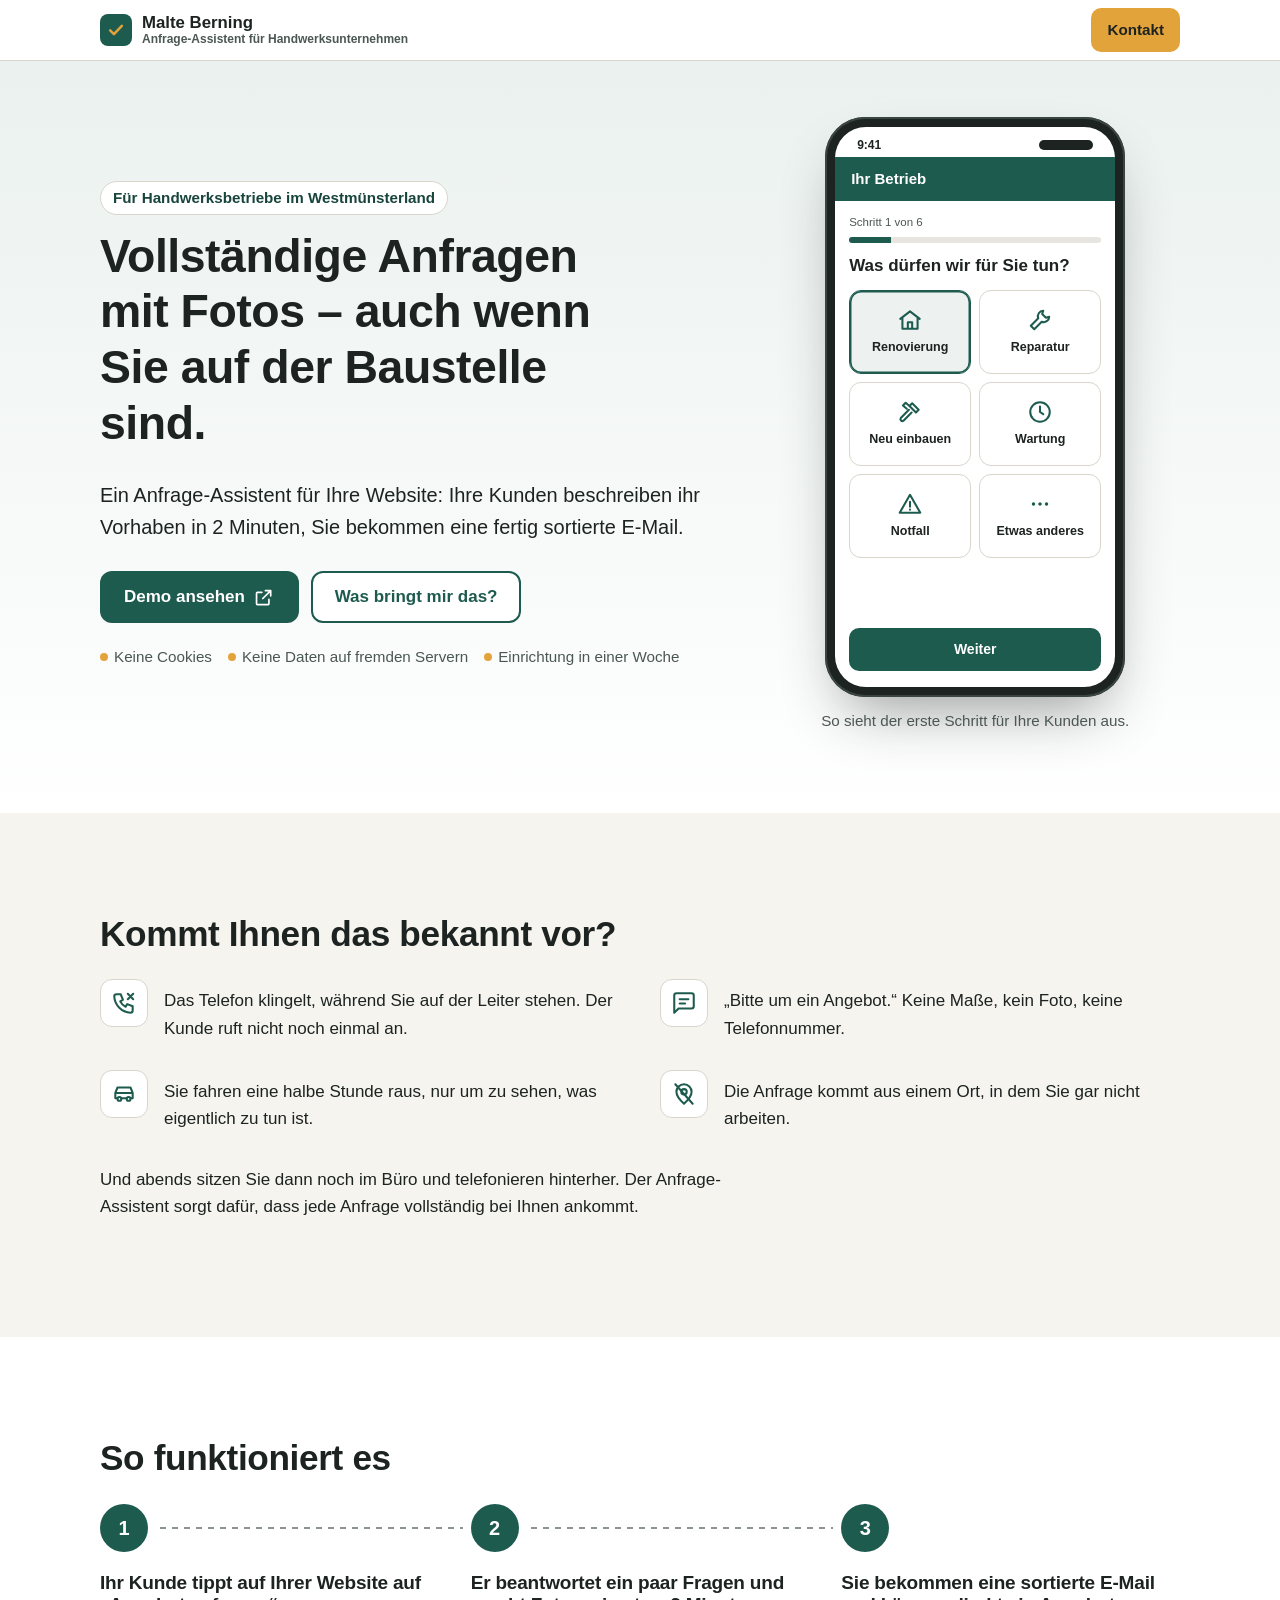
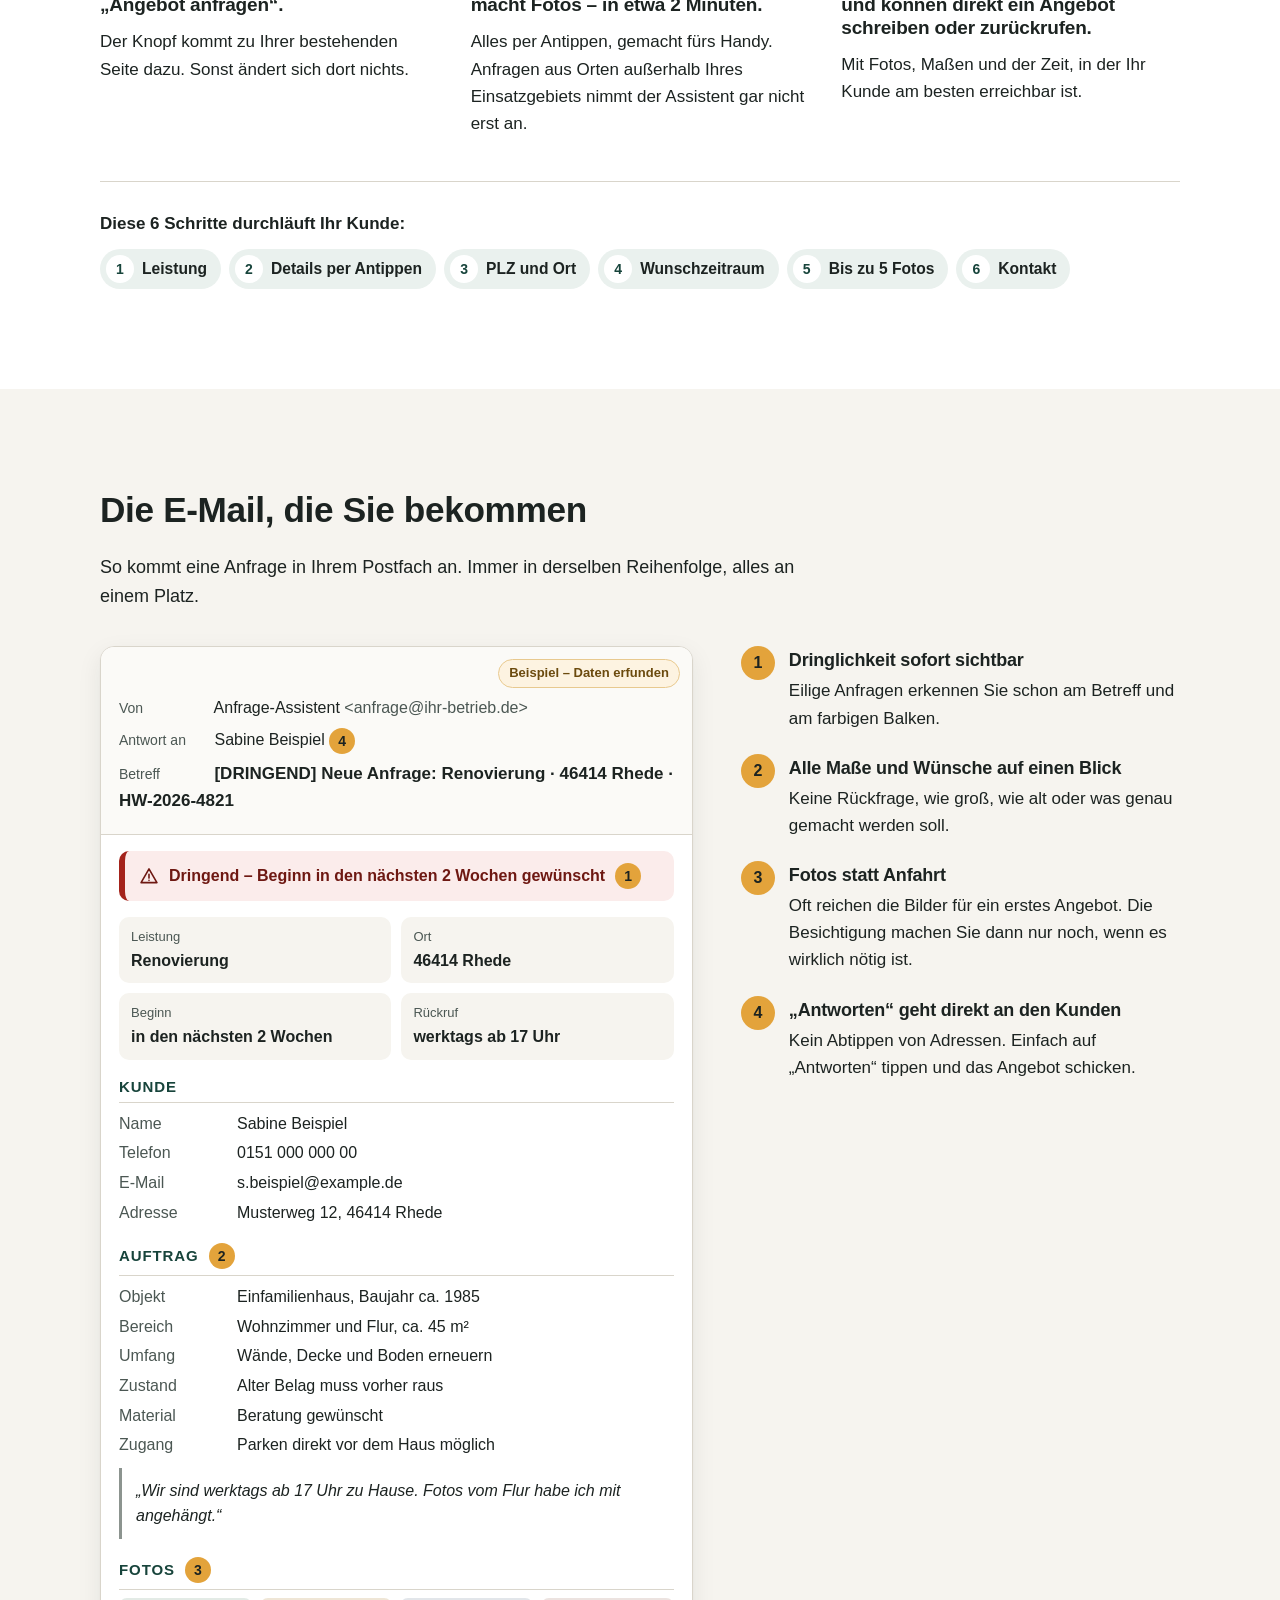
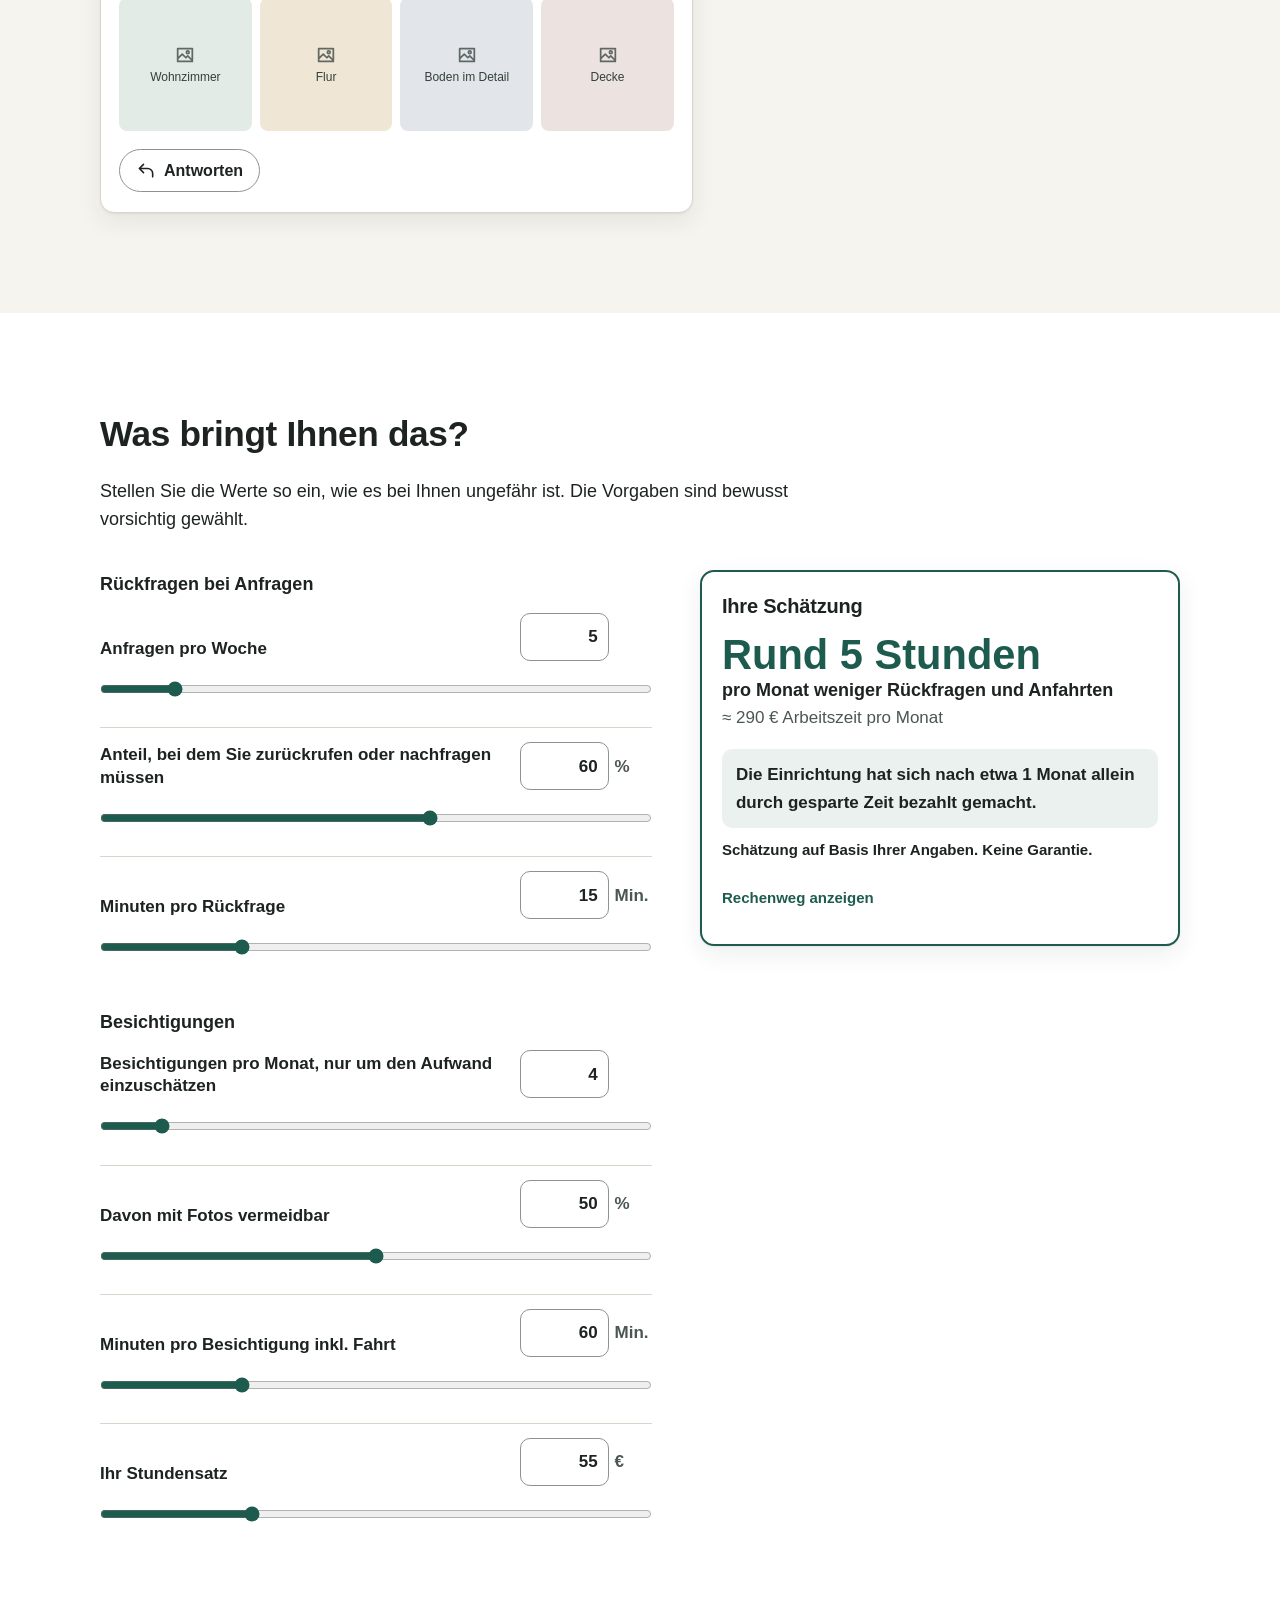
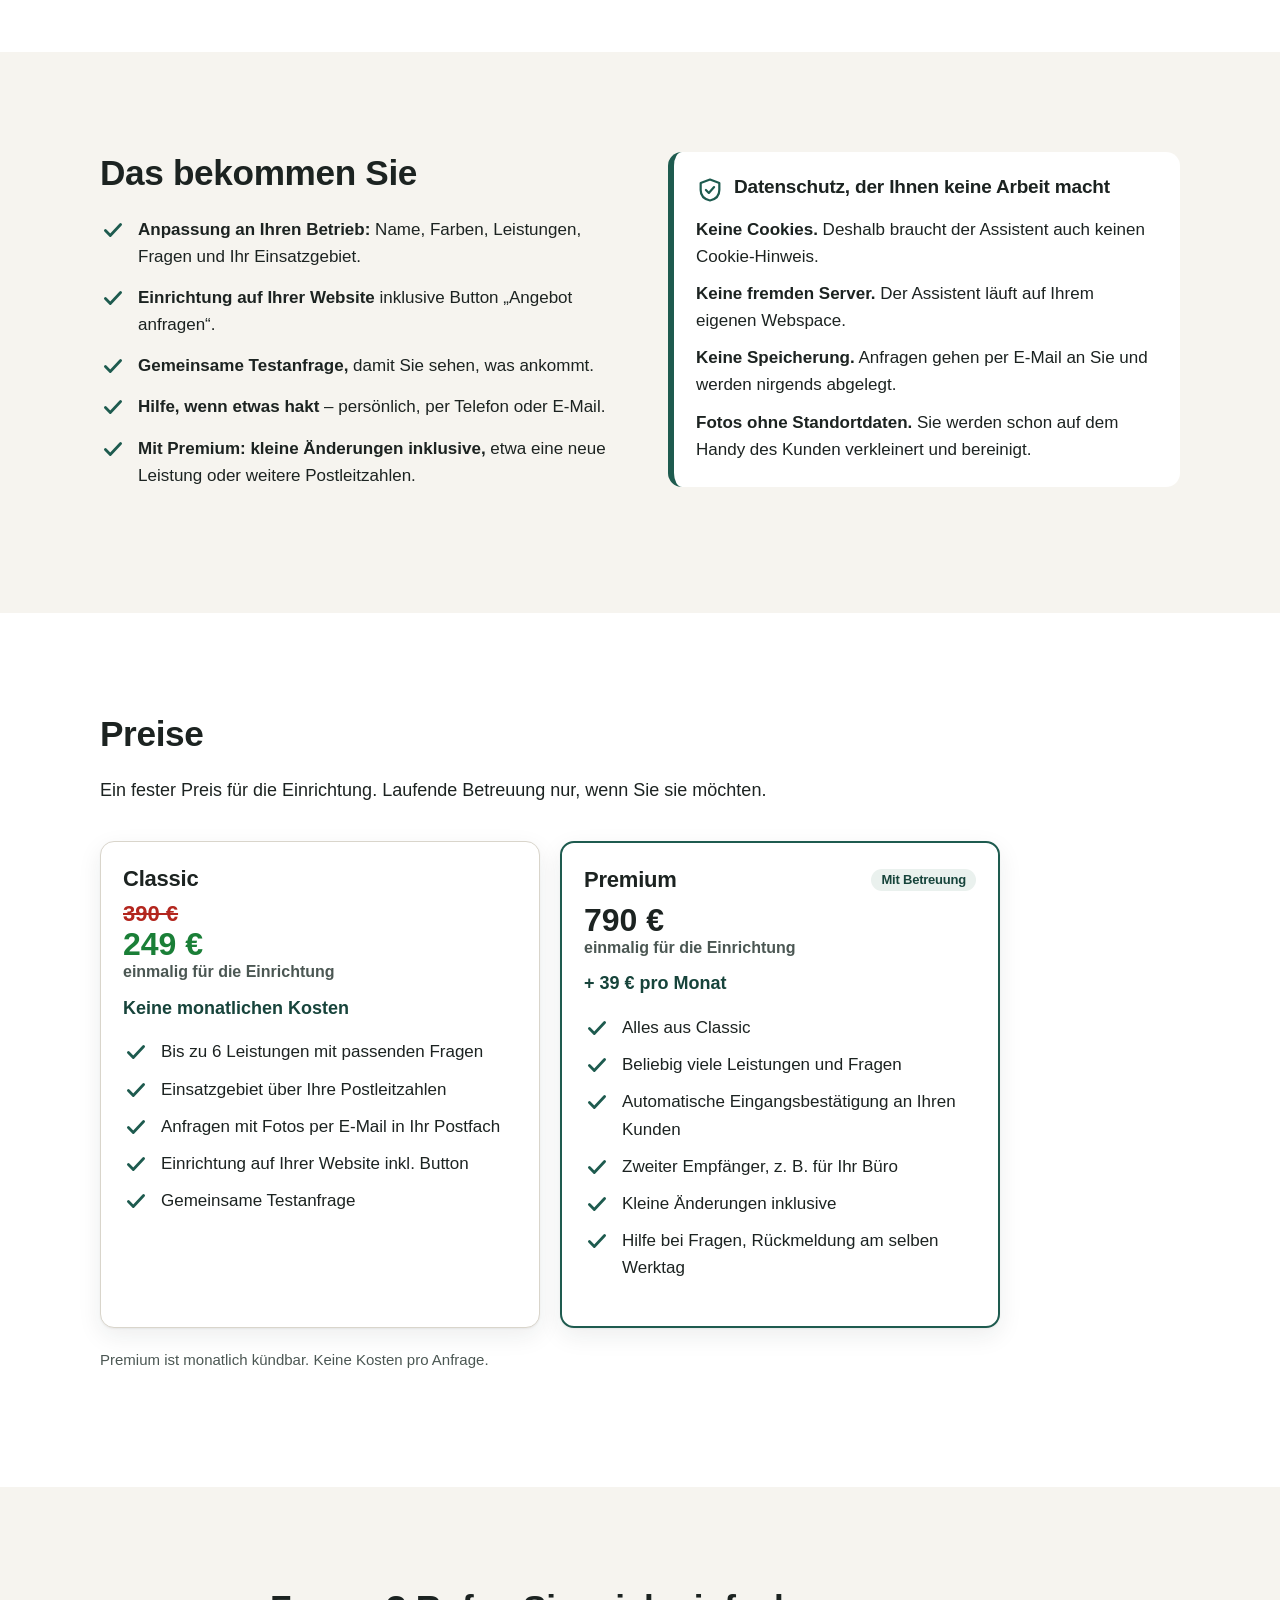
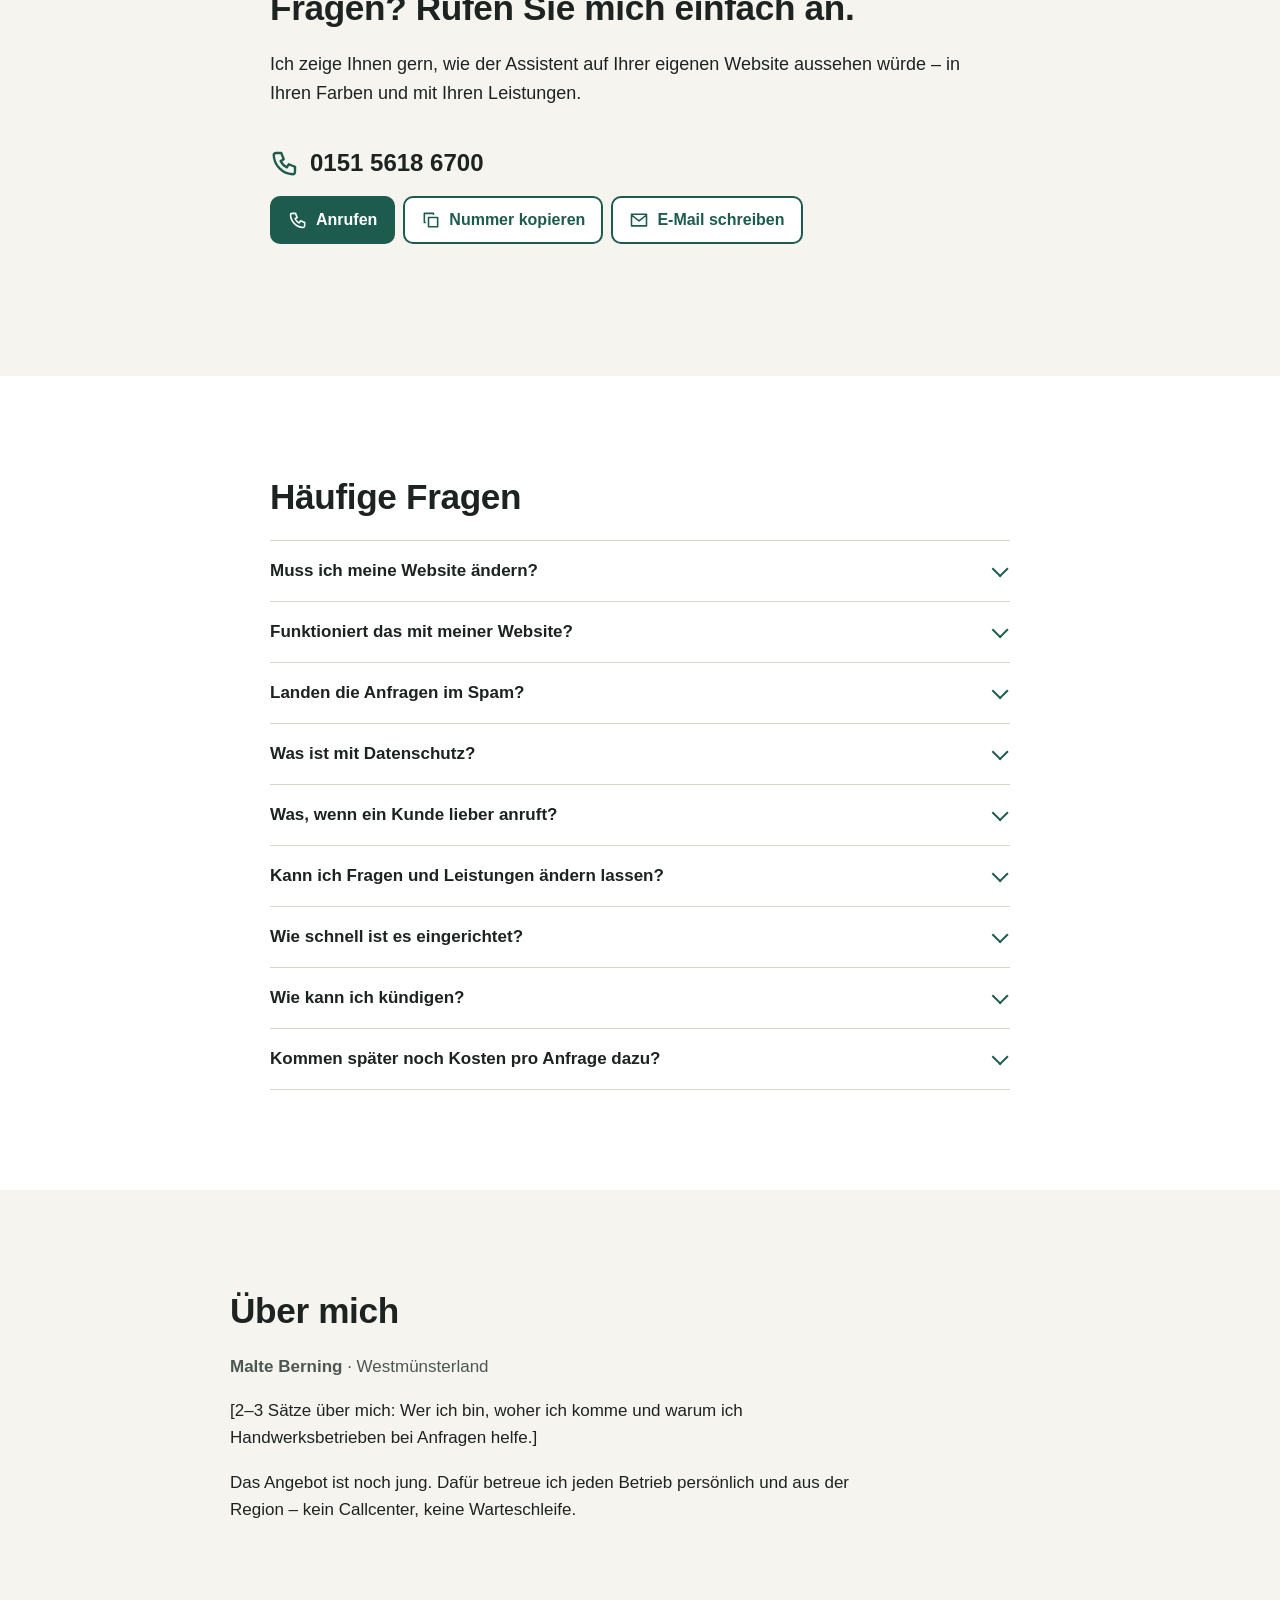
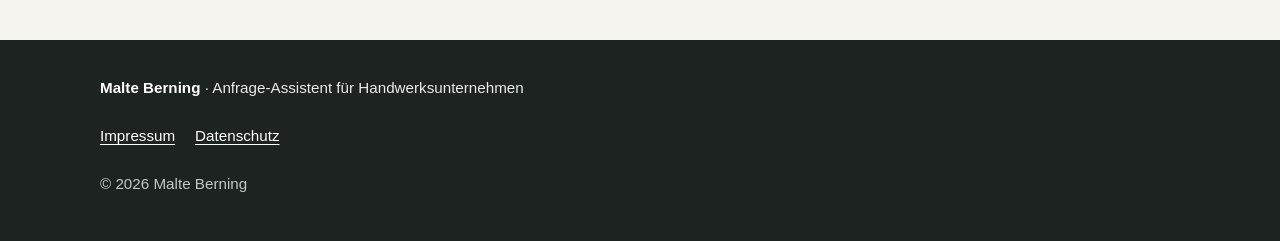
==== commit c4007765: "Region Westmünsterland, Kontakt-Link aus der Fußzeile entfernen - owner.region „Westmünsterland“, He" ====
--- a/index.html
+++ b/index.html
@@ -9,9 +9,9 @@
   <meta name="theme-color" content="#1E5B4F">
   <meta name="referrer" content="strict-origin-when-cross-origin">
   <link rel="icon" href="data:image/svg+xml,%3Csvg xmlns='http://www.w3.org/2000/svg' viewBox='0 0 32 32'%3E%3Crect width='32' height='32' rx='7' fill='%231E5B4F'/%3E%3Cpath d='M9 17l4.5 4.5L23 11' fill='none' stroke='%23E3A33B' stroke-width='3.5' stroke-linecap='round' stroke-linejoin='round'/%3E%3C/svg%3E">
-  <link rel="stylesheet" href="style.css?v=7">
-  <script src="config.js?v=7" defer></script>
-  <script src="app.js?v=7" defer></script>
+  <link rel="stylesheet" href="style.css?v=8">
+  <script src="config.js?v=8" defer></script>
+  <script src="app.js?v=8" defer></script>
 </head>
 <body>
 
@@ -74,7 +74,7 @@
   <section class="hero" id="top" aria-labelledby="hero-title">
     <div class="wrap hero-grid">
       <div class="hero-text">
-        <p class="eyebrow" id="hero-for">Für Handwerksbetriebe im Münsterland</p>
+        <p class="eyebrow" id="hero-for">Für Handwerksbetriebe im Westmünsterland</p>
         <p class="greeting" id="hero-greeting" hidden></p>
         <h1 id="hero-title">Vollständige Anfragen mit Fotos – auch wenn Sie auf der Baustelle sind.</h1>
         <p class="lead">Ein Anfrage-Assistent für Ihre Website: Ihre Kunden beschreiben ihr Vorhaben in 2&nbsp;Minuten, Sie bekommen eine fertig sortierte E-Mail.</p>
@@ -334,7 +334,7 @@
       <div class="about-photo-slot" id="about-photo-slot" hidden></div>
       <div>
         <h2 id="ueber-title">Über mich</h2>
-        <p class="about-name"><strong id="about-name">Malte Berning</strong> · <span id="about-region">[REGION]</span></p>
+        <p class="about-name"><strong id="about-name">Malte Berning</strong> · <span id="about-region">Westmünsterland</span></p>
         <p id="about-text">[2–3 Sätze über mich]</p>
         <p>Das Angebot ist noch jung. Dafür betreue ich jeden Betrieb persönlich und aus der Region – kein Callcenter, keine Warteschleife.</p>
       </div>
@@ -347,11 +347,10 @@
 <footer class="site-footer">
   <div class="wrap footer-inner">
     <p><strong data-brand>Malte Berning</strong> · <span data-tagline>Anfrage-Assistent für Handwerksunternehmen</span></p>
-    <nav aria-label="Rechtliches und Kontakt">
+    <nav aria-label="Rechtliches">
       <ul>
         <li><a href="impressum.html">Impressum</a></li>
         <li><a href="datenschutz.html">Datenschutz</a></li>
-        <li><a data-mailto href="#kontakt">Kontakt</a></li>
       </ul>
     </nav>
     <p class="muted">© <span id="year">2026</span> <span data-owner>Malte Berning</span></p>
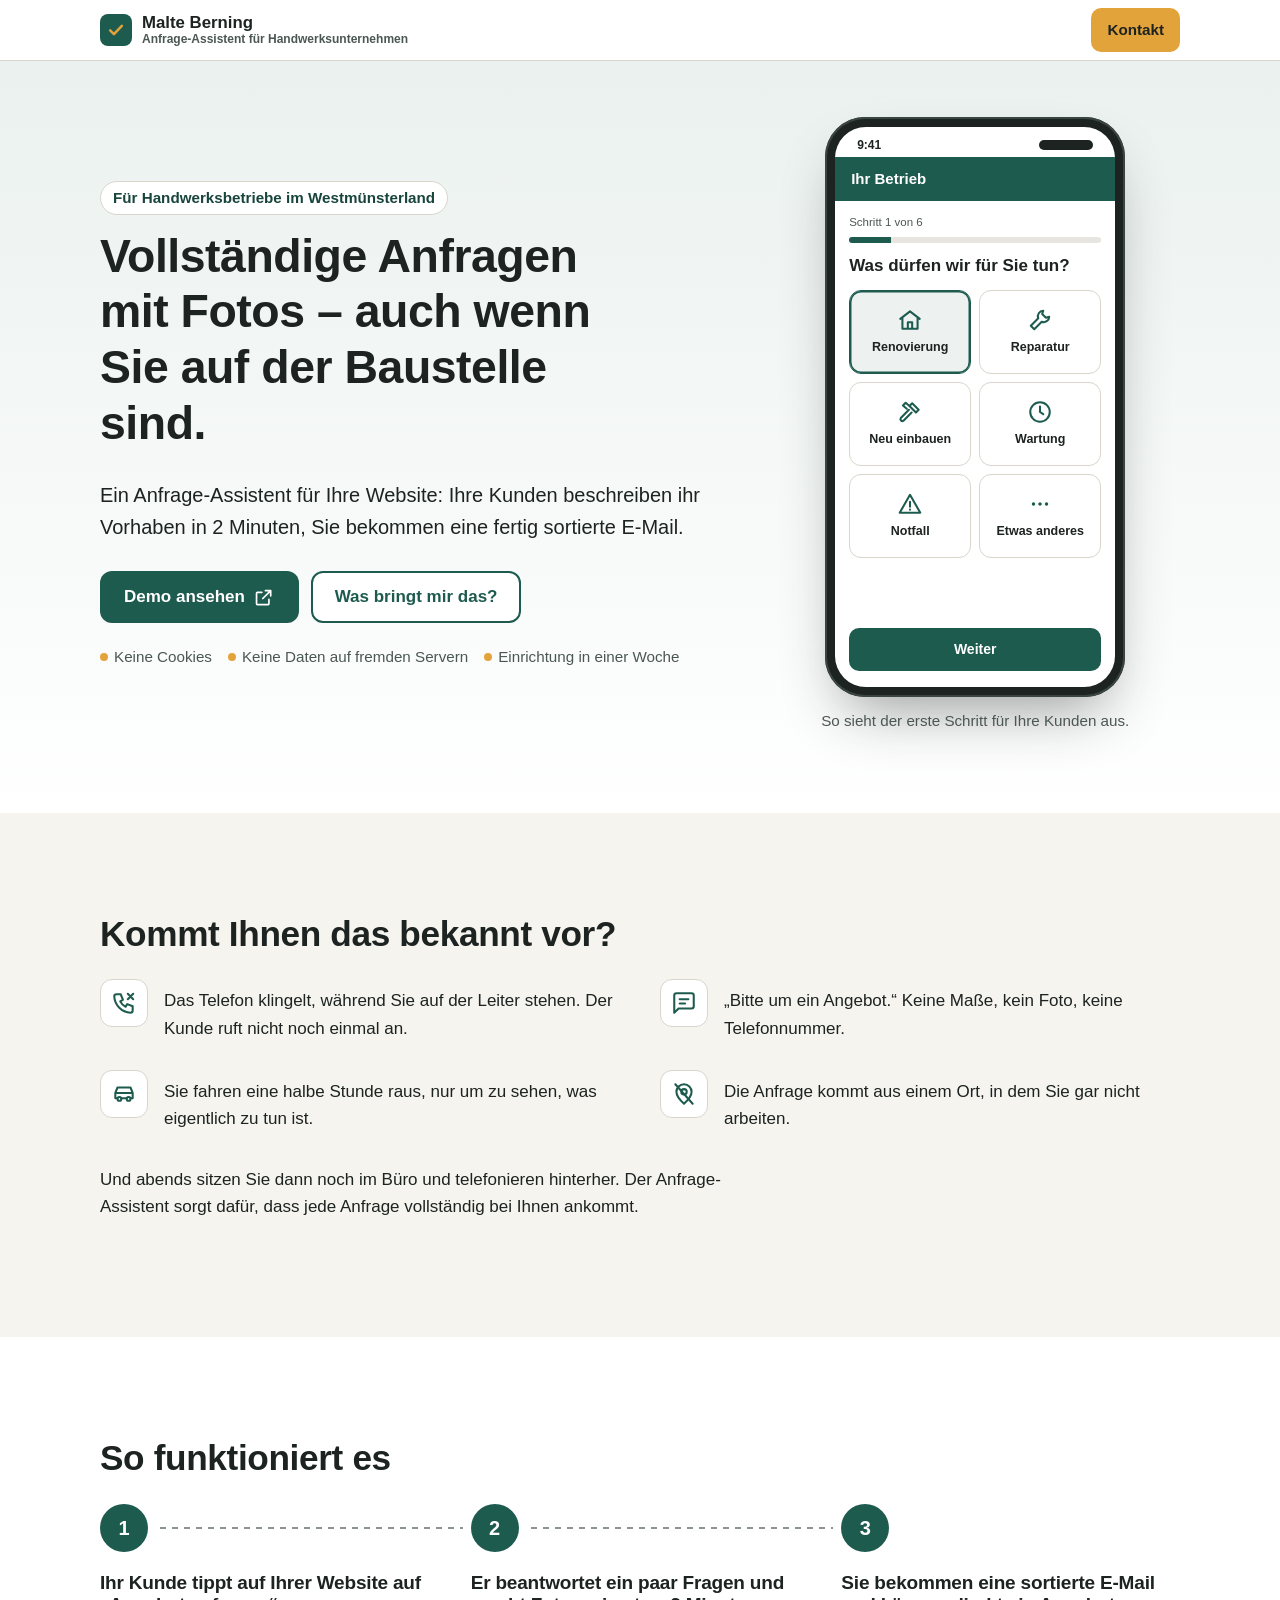
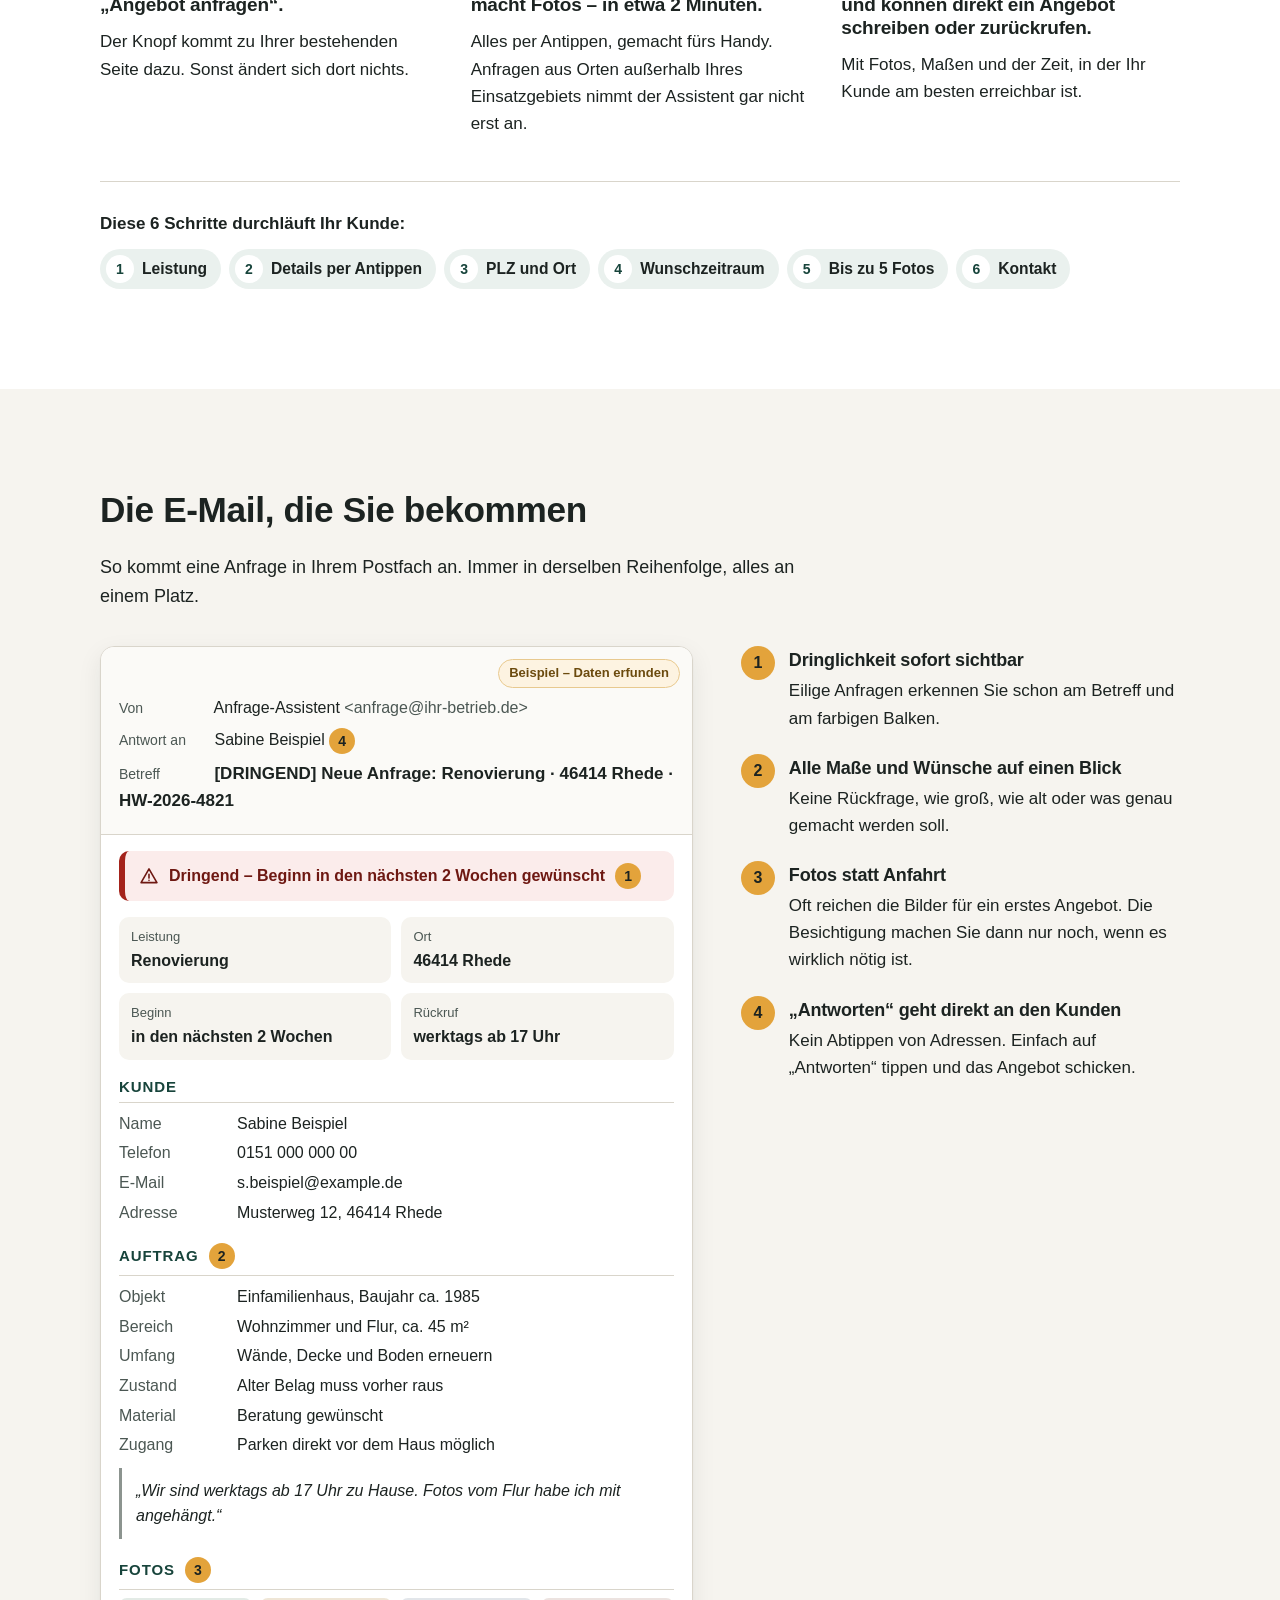
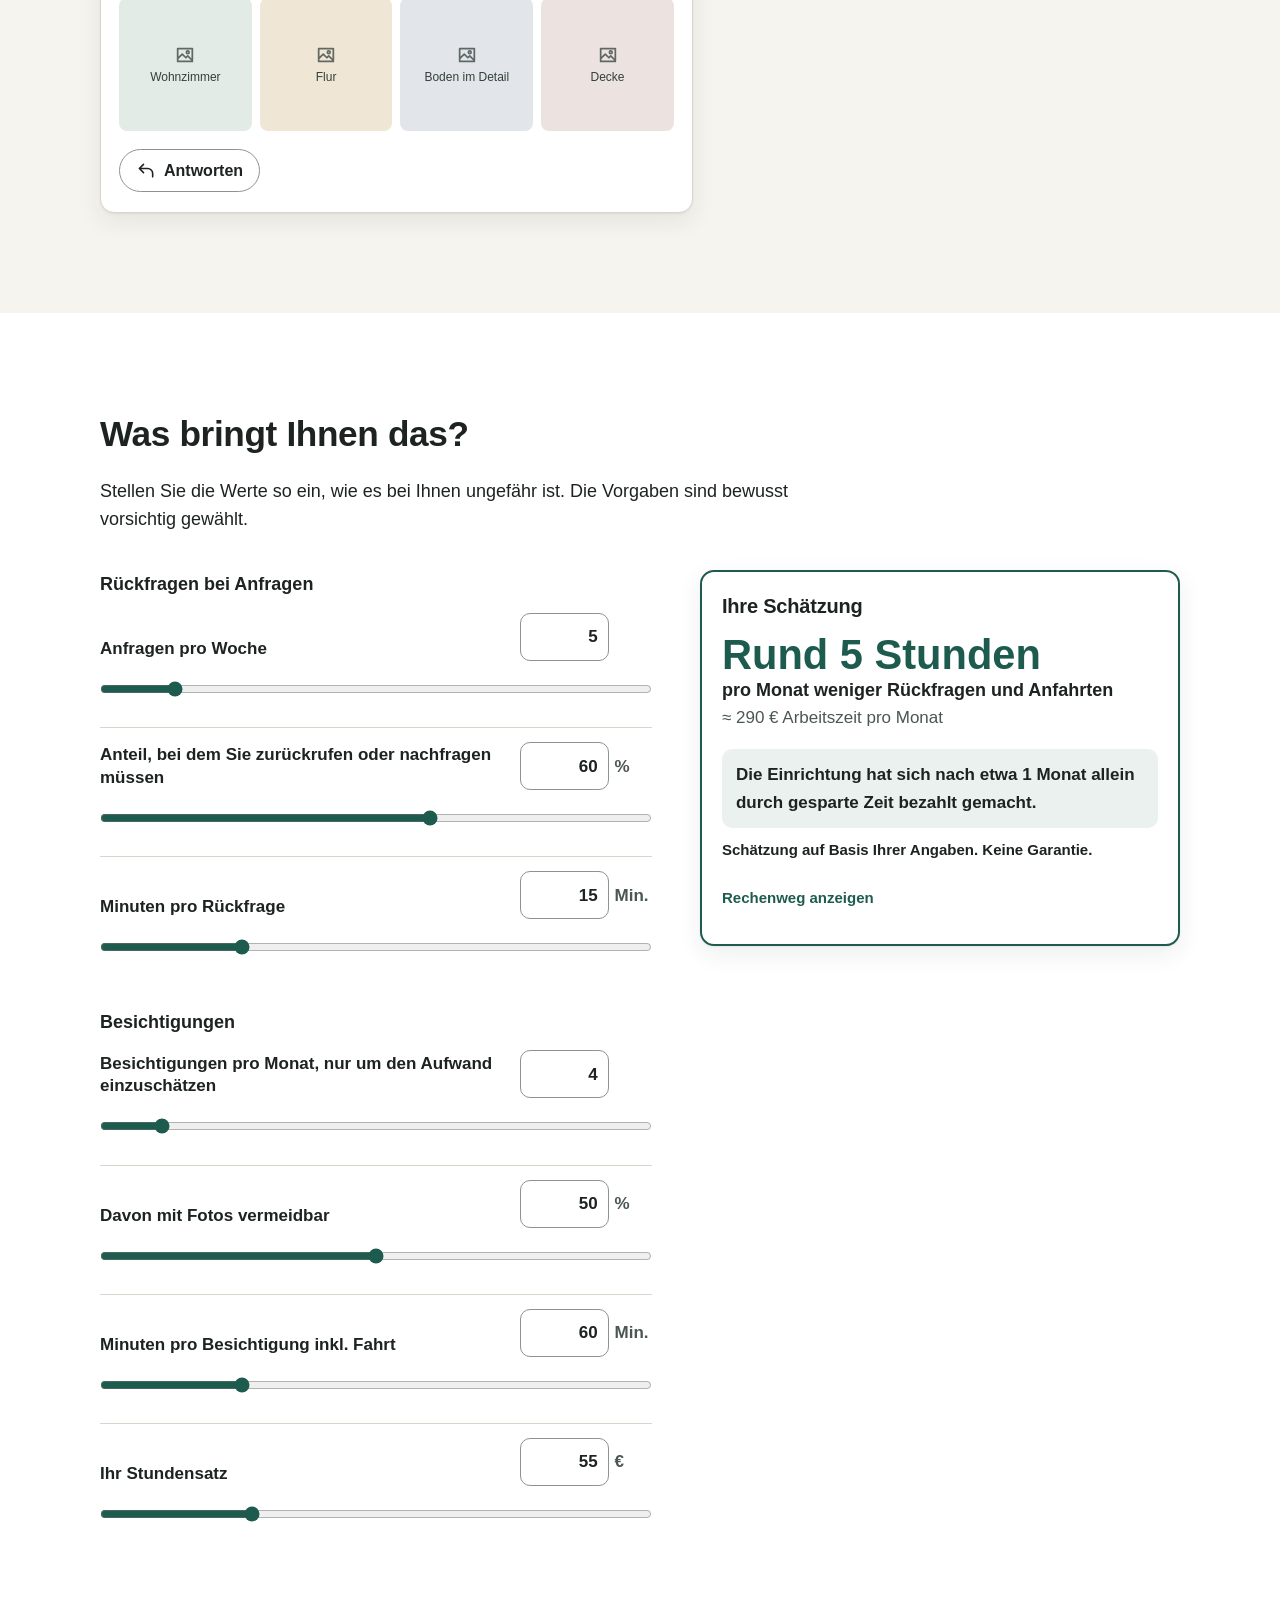
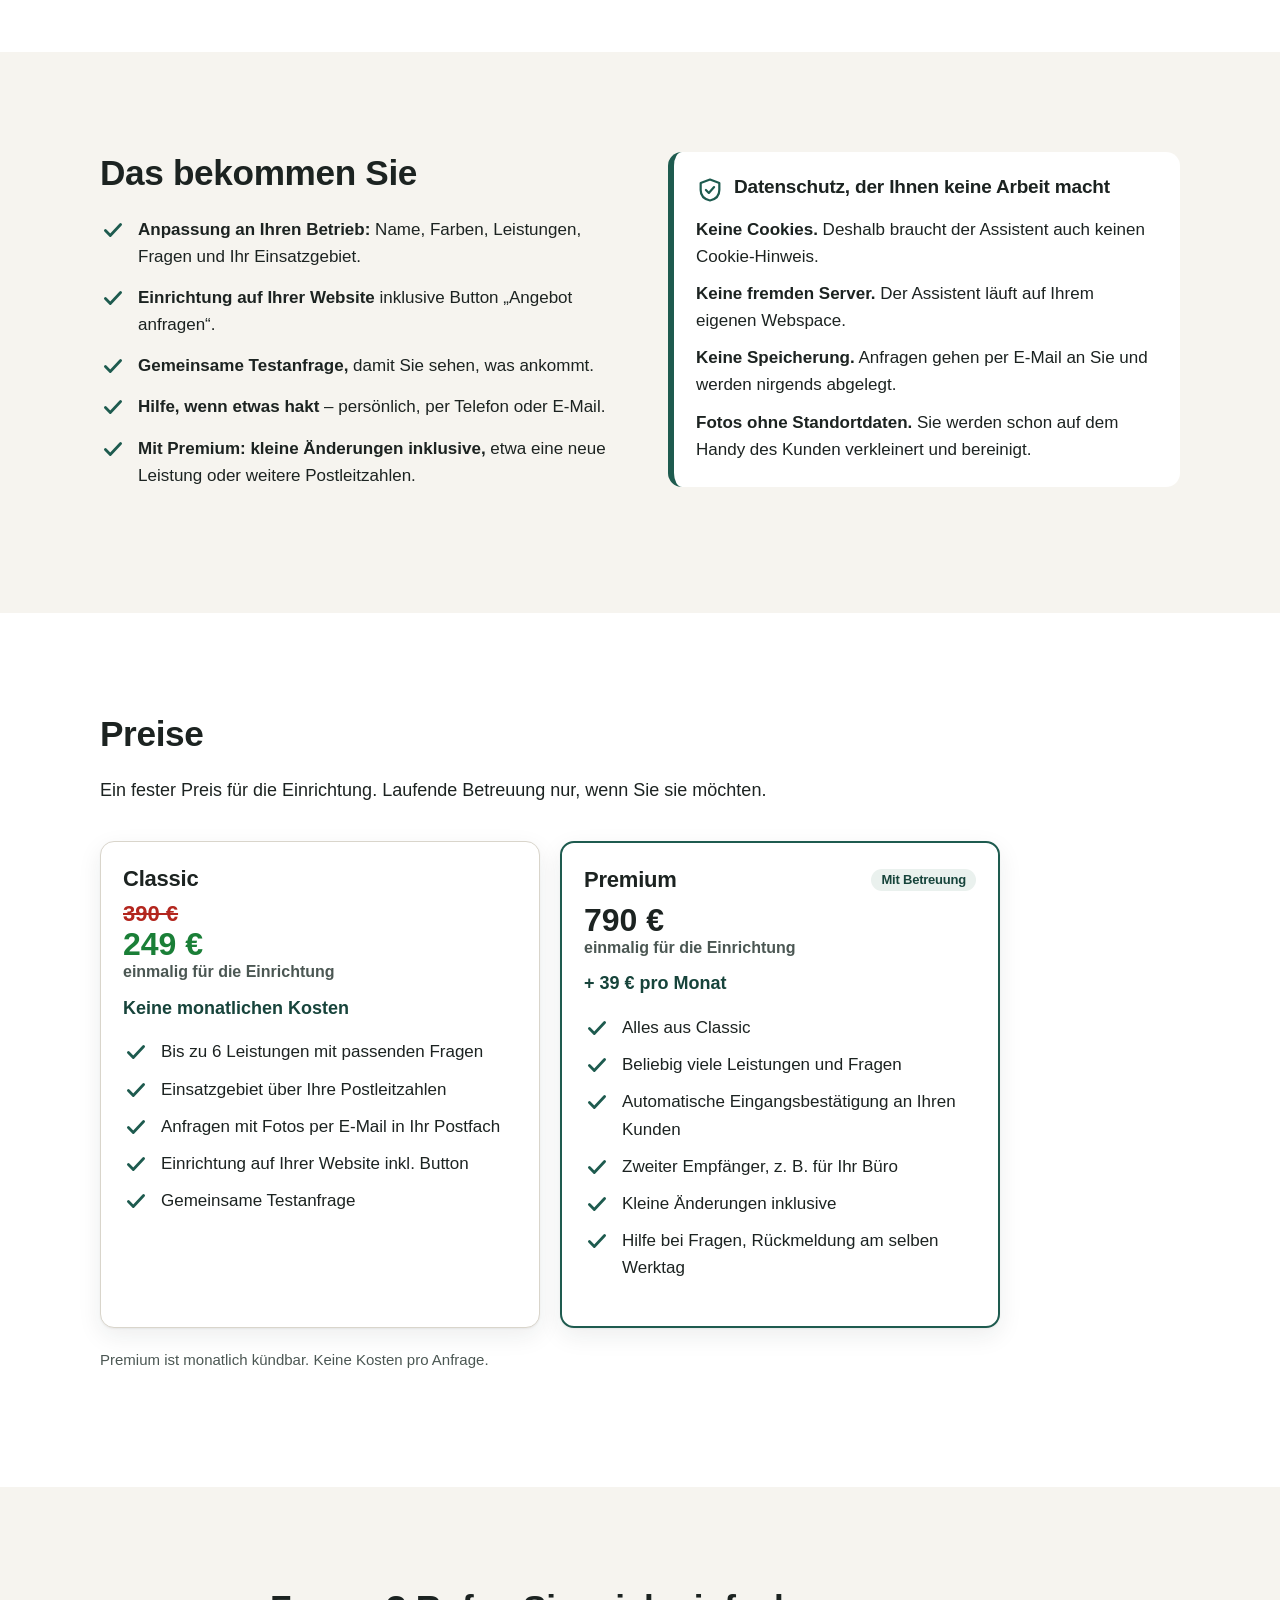
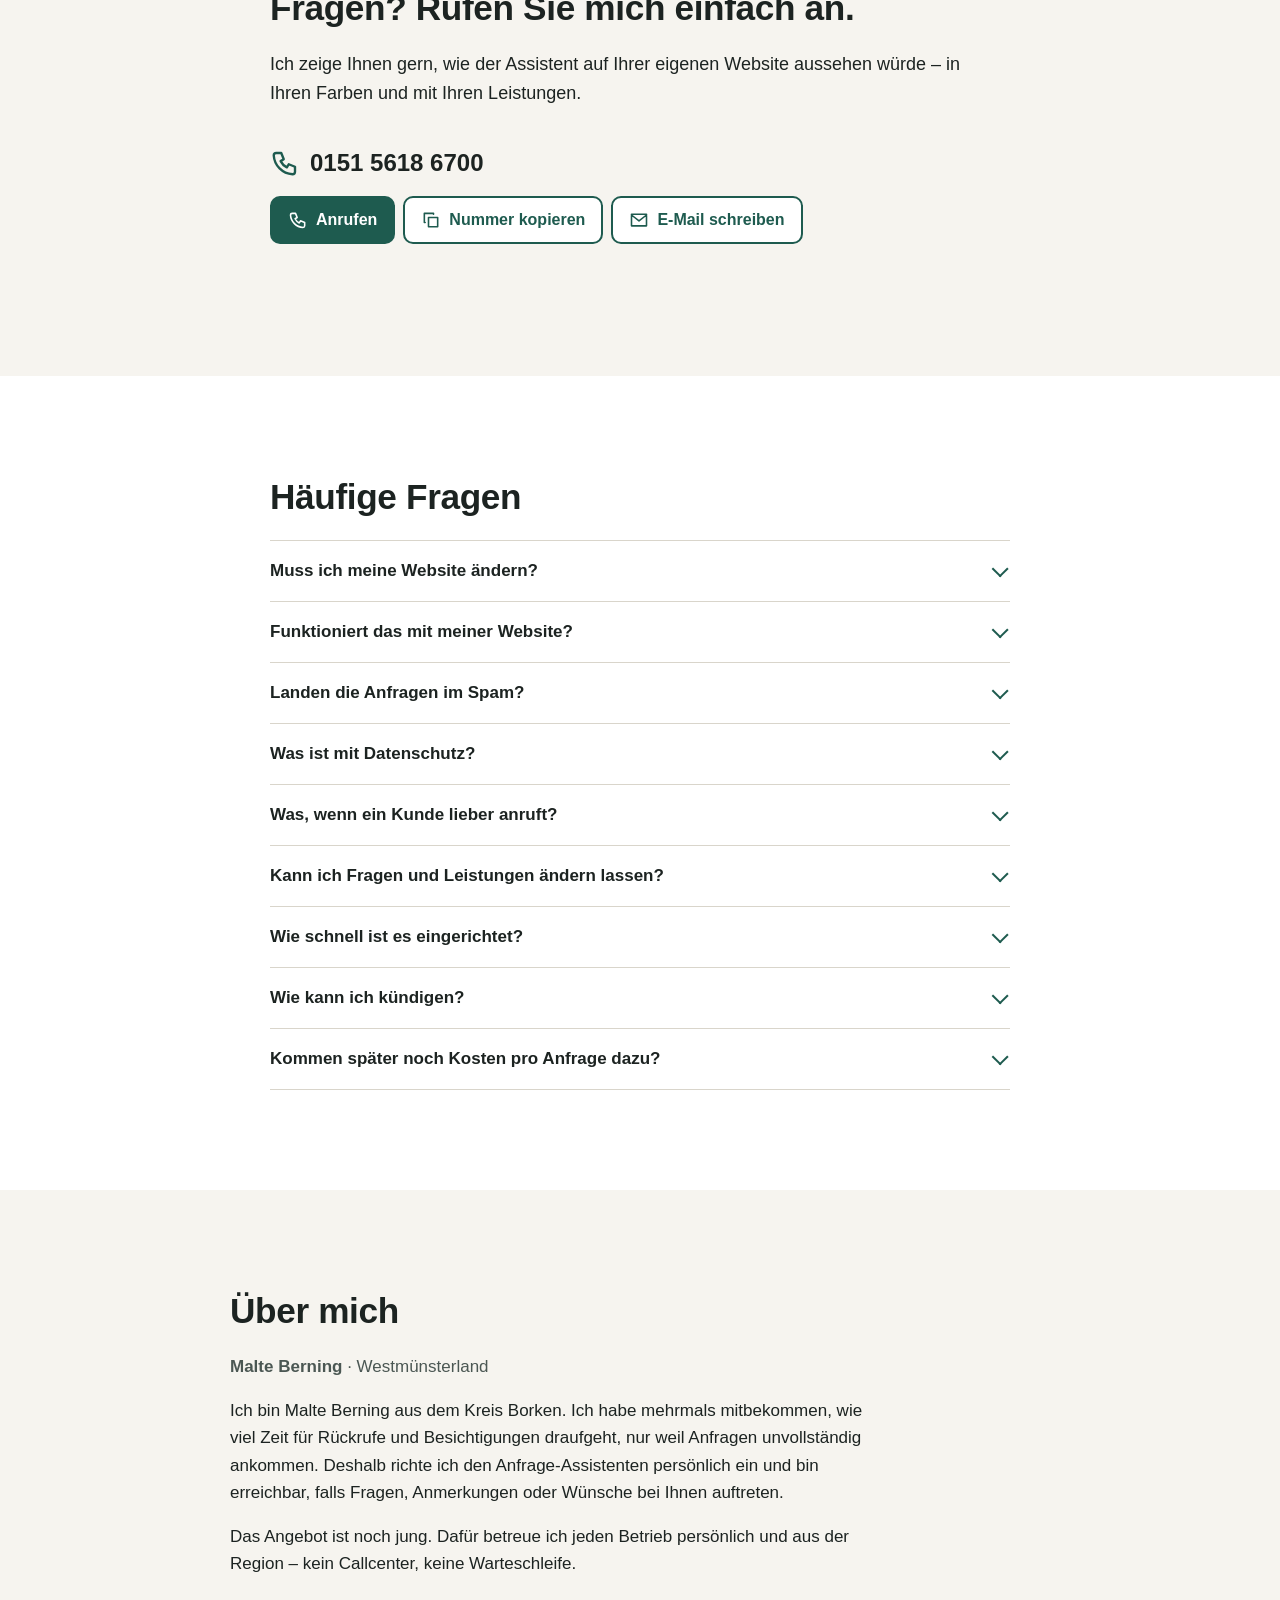
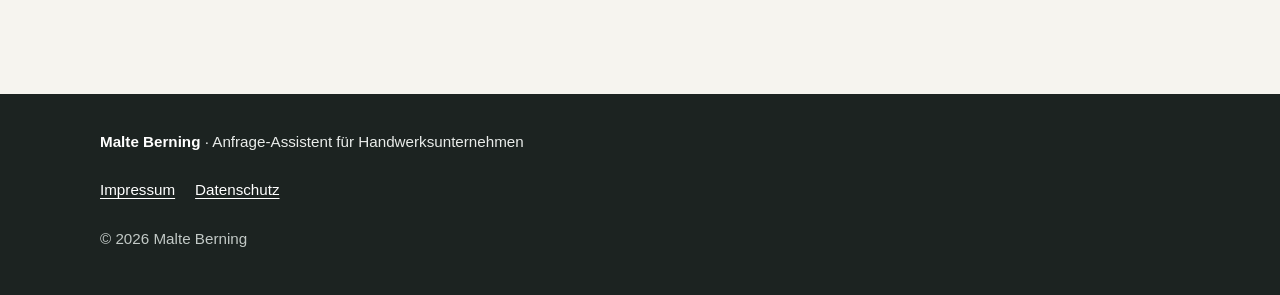
==== commit 8d414d1e: "Text „Über mich“ eintragen (ohne Foto) Co-Authored-By: Claude Opus 5.5 <noreply@anthropic.com> Claud" ====
--- a/index.html
+++ b/index.html
@@ -9,9 +9,9 @@
   <meta name="theme-color" content="#1E5B4F">
   <meta name="referrer" content="strict-origin-when-cross-origin">
   <link rel="icon" href="data:image/svg+xml,%3Csvg xmlns='http://www.w3.org/2000/svg' viewBox='0 0 32 32'%3E%3Crect width='32' height='32' rx='7' fill='%231E5B4F'/%3E%3Cpath d='M9 17l4.5 4.5L23 11' fill='none' stroke='%23E3A33B' stroke-width='3.5' stroke-linecap='round' stroke-linejoin='round'/%3E%3C/svg%3E">
-  <link rel="stylesheet" href="style.css?v=8">
-  <script src="config.js?v=8" defer></script>
-  <script src="app.js?v=8" defer></script>
+  <link rel="stylesheet" href="style.css?v=9">
+  <script src="config.js?v=9" defer></script>
+  <script src="app.js?v=9" defer></script>
 </head>
 <body>
 
@@ -335,7 +335,7 @@
       <div>
         <h2 id="ueber-title">Über mich</h2>
         <p class="about-name"><strong id="about-name">Malte Berning</strong> · <span id="about-region">Westmünsterland</span></p>
-        <p id="about-text">[2–3 Sätze über mich]</p>
+        <p id="about-text">Ich bin Malte Berning aus dem Kreis Borken. Ich habe mehrmals mitbekommen, wie viel Zeit für Rückrufe und Besichtigungen draufgeht, nur weil Anfragen unvollständig ankommen. Deshalb richte ich den Anfrage-Assistenten persönlich ein und bin erreichbar, falls Fragen, Anmerkungen oder Wünsche bei Ihnen auftreten.</p>
         <p>Das Angebot ist noch jung. Dafür betreue ich jeden Betrieb persönlich und aus der Region – kein Callcenter, keine Warteschleife.</p>
       </div>
     </div>
